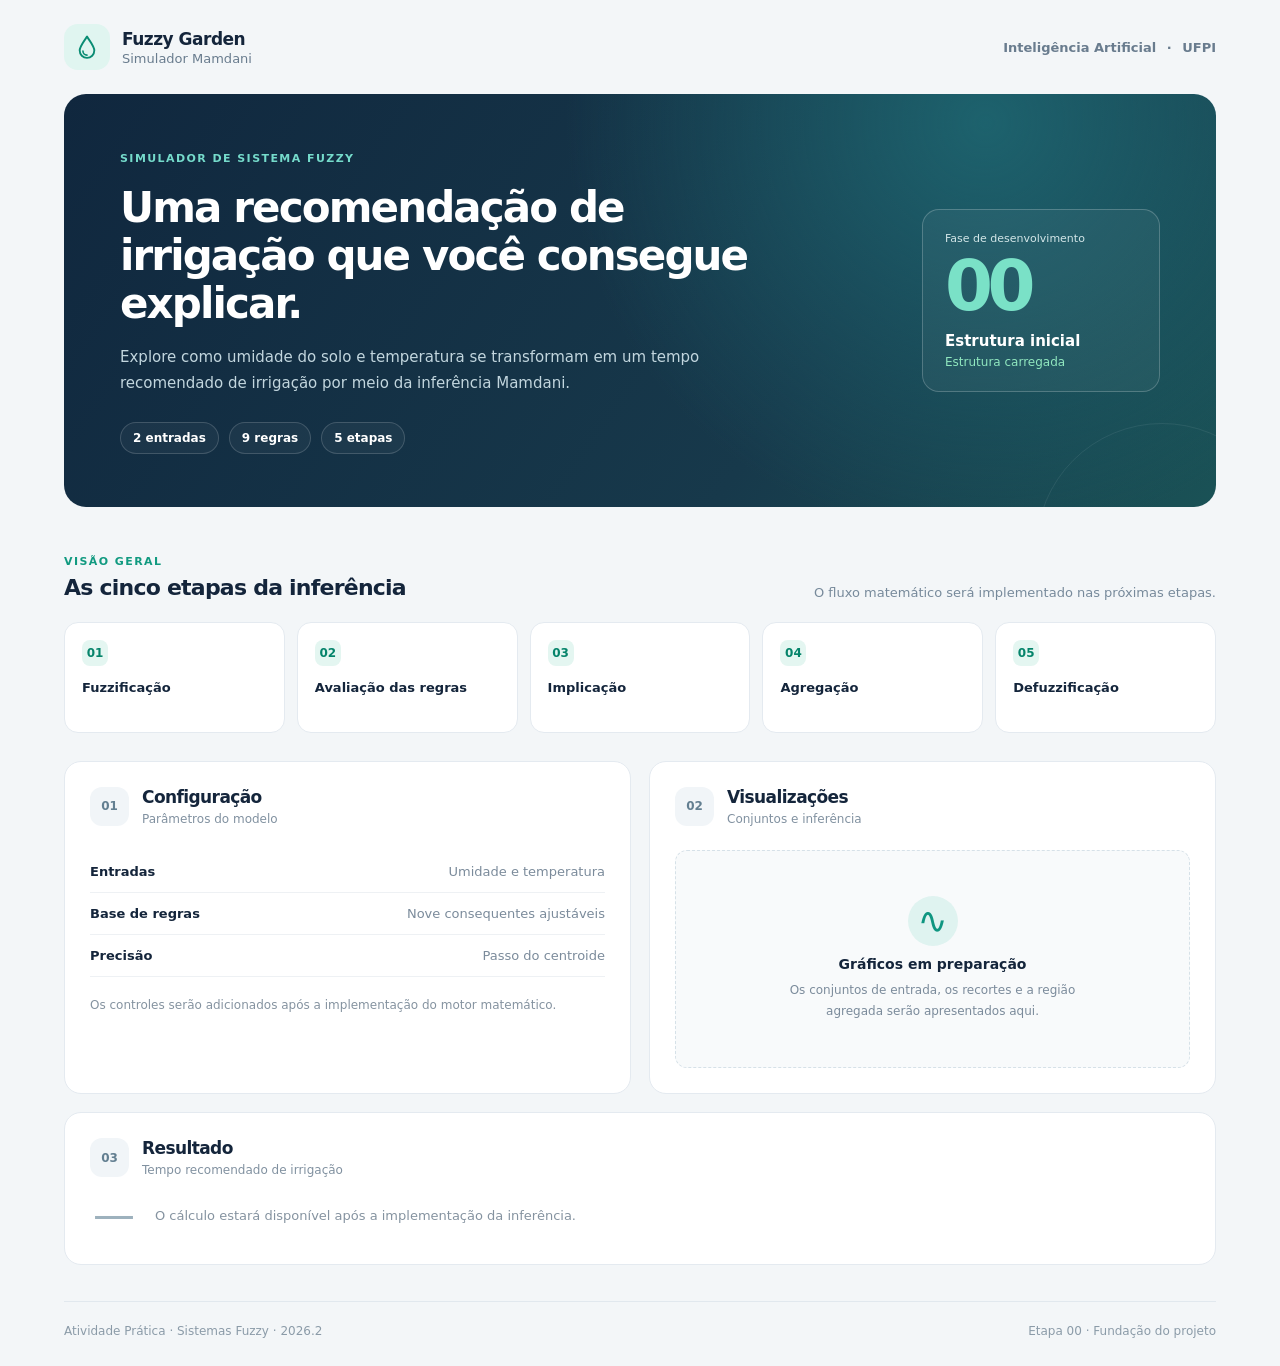
==== index.html @ 95a12208 "Implementação etapas iniciais" ====
<!DOCTYPE html>
<html lang="pt-BR">
  <head>
    <meta charset="UTF-8" />
    <meta name="viewport" content="width=device-width, initial-scale=1.0" />
    <meta name="description" content="Simulador didático de inferência fuzzy Mamdani para irrigação de jardins." />
    <title>Simulador Fuzzy Mamdani</title>
    <link rel="stylesheet" href="./css/style.css" />
    <script type="module" src="./js/app.js"></script>
  </head>
  <body>
    <div id="app" class="app-shell">
      <header class="topbar">
        <div class="brand">
          <div class="brand-mark" aria-hidden="true">
            <svg viewBox="0 0 32 32" fill="none">
              <path d="M16 3C12.4 9.3 7 15 7 20.4a9 9 0 0 0 18 0C25 15 19.6 9.3 16 3Z" stroke="currentColor" stroke-width="2.3" stroke-linejoin="round" />
              <path d="M11 21a5 5 0 0 0 5 5" stroke="currentColor" stroke-width="2" stroke-linecap="round" />
            </svg>
          </div>
          <div class="brand-text">
            <strong>Fuzzy Garden</strong>
            <span>Simulador Mamdani</span>
          </div>
        </div>
        <div class="course-label">Inteligência Artificial <span aria-hidden="true">·</span> UFPI</div>
      </header>

      <main>
        <section class="hero" aria-labelledby="hero-title">
          <div class="hero-content">
            <span class="eyebrow">Simulador de sistema fuzzy</span>
            <h1 id="hero-title">Uma recomendação de irrigação que você consegue explicar.</h1>
            <p>Explore como umidade do solo e temperatura se transformam em um tempo recomendado de irrigação por meio da inferência Mamdani.</p>
            <div class="hero-tags" aria-label="Características do simulador">
              <span>2 entradas</span>
              <span>9 regras</span>
              <span>5 etapas</span>
            </div>
          </div>
          <div class="hero-status" aria-live="polite">
            <span class="status-caption">Fase de desenvolvimento</span>
            <span class="status-number">00</span>
            <strong>Estrutura inicial</strong>
            <span data-app-status>Carregando módulos...</span>
          </div>
        </section>

        <section class="section-block" aria-labelledby="workflow-title">
          <div class="section-heading">
            <div>
              <span class="section-kicker">Visão geral</span>
              <h2 id="workflow-title">As cinco etapas da inferência</h2>
            </div>
            <p>O fluxo matemático será implementado nas próximas etapas.</p>
          </div>
          <ol class="workflow-grid" data-stage-list aria-label="Etapas do processo Mamdani"></ol>
        </section>

        <div class="workspace-grid">
          <section id="configuration-panel" class="panel" aria-labelledby="configuration-title">
            <div class="panel-header">
              <span class="panel-icon" aria-hidden="true">01</span>
              <div>
                <h2 id="configuration-title">Configuração</h2>
                <p>Parâmetros do modelo</p>
              </div>
            </div>
            <div class="placeholder-list">
              <div class="placeholder-row"><strong>Entradas</strong><span>Umidade e temperatura</span></div>
              <div class="placeholder-row"><strong>Base de regras</strong><span>Nove consequentes ajustáveis</span></div>
              <div class="placeholder-row"><strong>Precisão</strong><span>Passo do centroide</span></div>
            </div>
            <p class="panel-note">Os controles serão adicionados após a implementação do motor matemático.</p>
          </section>

          <section id="charts-panel" class="panel" aria-labelledby="charts-title">
            <div class="panel-header">
              <span class="panel-icon" aria-hidden="true">02</span>
              <div>
                <h2 id="charts-title">Visualizações</h2>
                <p>Conjuntos e inferência</p>
              </div>
            </div>
            <div class="empty-state">
              <div class="empty-state-symbol" aria-hidden="true">∿</div>
              <strong>Gráficos em preparação</strong>
              <p>Os conjuntos de entrada, os recortes e a região agregada serão apresentados aqui.</p>
            </div>
          </section>

          <section id="results-panel" class="panel panel-results" aria-labelledby="results-title">
            <div class="panel-header">
              <span class="panel-icon" aria-hidden="true">03</span>
              <div>
                <h2 id="results-title">Resultado</h2>
                <p>Tempo recomendado de irrigação</p>
              </div>
            </div>
            <div class="result-placeholder">
              <span class="result-dash">—</span>
              <span>O cálculo estará disponível após a implementação da inferência.</span>
            </div>
          </section>
        </div>
      </main>

      <footer class="footer">
        <span>Atividade Prática · Sistemas Fuzzy · 2026.2</span>
        <span>Etapa 00 · Fundação do projeto</span>
      </footer>
    </div>
  </body>
</html>
---- css/style.css ----
:root {
  font-family: Inter, ui-sans-serif, system-ui, -apple-system, BlinkMacSystemFont, "Segoe UI", sans-serif;
  color: #14253b;
  background: #f3f6f8;
  font-synthesis: none;
  text-rendering: optimizeLegibility;
}

* { box-sizing: border-box; }
body { margin: 0; }

.app-shell {
  max-width: 1216px;
  min-height: 100vh;
  margin: 0 auto;
  padding: 0 32px;
}

.topbar, .brand, .section-heading, .panel-header, .footer {
  display: flex;
  align-items: center;
  justify-content: space-between;
}

.topbar { min-height: 94px; gap: 20px; }
.brand { justify-content: flex-start; gap: 12px; }
.brand-mark {
  width: 46px;
  height: 46px;
  display: grid;
  place-items: center;
  border-radius: 14px;
  background: #e0f5f0;
  color: #0a8c73;
}
.brand-mark svg { width: 26px; }
.brand-text { display: grid; gap: 2px; }
.brand-text strong { font-size: 17px; letter-spacing: -0.03em; }
.brand-text span, .course-label { color: #697c8e; font-size: 13px; }
.course-label { font-weight: 600; }
.course-label span { padding: 0 6px; }

.hero {
  display: grid;
  grid-template-columns: minmax(0, 1fr) 238px;
  gap: 40px;
  align-items: center;
  position: relative;
  overflow: hidden;
  padding: 53px 56px;
  border-radius: 22px;
  background: radial-gradient(circle at 80% 7%, #1d626d 0, transparent 42%), linear-gradient(125deg, #10273e, #17394b 65%, #1a5256);
  color: #fff;
}
.hero::after {
  content: "";
  position: absolute;
  width: 250px;
  height: 250px;
  border: 1px solid #ffffff13;
  border-radius: 50%;
  right: -72px;
  bottom: -168px;
  pointer-events: none;
}
.hero-content, .hero-status { position: relative; z-index: 1; }
.eyebrow, .section-kicker {
  font-size: 11px;
  font-weight: 800;
  letter-spacing: .13em;
  text-transform: uppercase;
}
.eyebrow { color: #75dbcb; }
h1 { max-width: 670px; margin: 18px 0 16px; font-size: clamp(28px, 3.5vw, 42px); font-weight: 750; line-height: 1.14; letter-spacing: -.045em; }
.hero-content > p { max-width: 650px; margin: 0; color: #c2d6de; font-size: 15px; line-height: 1.75; }
.hero-tags { display: flex; flex-wrap: wrap; gap: 10px; margin-top: 26px; }
.hero-tags span { border: 1px solid #ffffff2a; background: #ffffff0a; padding: 8px 12px; border-radius: 40px; font-size: 12px; font-weight: 600; }
.hero-status { display: grid; justify-items: start; gap: 5px; padding: 22px; border: 1px solid #ffffff35; border-radius: 17px; background: #ffffff0c; }
.status-caption { font-size: 11px; color: #d3e6e8; }
.status-number { font-size: 69px; line-height: 1.05; font-weight: 800; letter-spacing: -.08em; color: #7ae1c7; }
.hero-status strong { margin-top: 5px; font-size: 15px; }
.hero-status [data-app-status] { color: #c2d6de; font-size: 12px; }
.is-ready [data-app-status] { color: #90e7bf; }

.section-block { margin-top: 43px; }
.section-heading { align-items: end; gap: 20px; margin-bottom: 20px; }
.section-kicker { color: #119a80; }
h2 { margin: 5px 0 0; font-size: 22px; line-height: 1.25; letter-spacing: -.035em; }
.section-heading p { color: #778a9b; margin: 0 0 2px; font-size: 13px; }
.workflow-grid { display: grid; grid-template-columns: repeat(5, minmax(0, 1fr)); gap: 12px; padding: 0; margin: 0; list-style: none; }
.workflow-item { min-height: 111px; padding: 17px; border: 1px solid #e4eaf0; border-radius: 14px; background: #fff; }
.workflow-number { display: inline-flex; width: 26px; height: 26px; align-items: center; justify-content: center; border-radius: 8px; background: #e4f6f1; color: #06846b; font-size: 12px; font-weight: 800; }
.workflow-item strong { display: block; margin-top: 14px; font-size: 13px; }

.workspace-grid { display: grid; grid-template-columns: 1fr 1fr; gap: 18px; margin: 28px 0 36px; }
.panel { min-width: 0; padding: 25px; border: 1px solid #e4eaf0; border-radius: 17px; background: #fff; }
.panel-header { justify-content: flex-start; gap: 13px; }
.panel-icon { display: grid; width: 39px; height: 39px; place-items: center; border-radius: 12px; background: #f1f5f8; color: #637f91; font-size: 12px; font-weight: 800; }
.panel h2 { margin: 0; font-size: 17px; }
.panel-header p { margin: 4px 0 0; font-size: 12px; color: #8191a0; }
.placeholder-list { margin-top: 25px; }
.placeholder-row { display: flex; justify-content: space-between; gap: 16px; padding: 13px 0; border-bottom: 1px solid #eef1f4; font-size: 13px; }
.placeholder-row strong { font-weight: 650; }
.placeholder-row span { color: #7b8b9b; text-align: right; }
.panel-note { margin: 19px 0 0; color: #8593a0; font-size: 12px; line-height: 1.6; }
.empty-state { display: grid; align-content: center; justify-items: center; text-align: center; min-height: 218px; padding: 20px; background: #f8fafb; border: 1px dashed #d6e1e8; border-radius: 12px; margin-top: 24px; }
.empty-state-symbol { display: grid; place-items: center; width: 50px; height: 50px; margin-bottom: 10px; border-radius: 50%; background: #dff3f0; color: #0f9681; font-size: 36px; line-height: 1; }
.empty-state strong { font-size: 14px; }
.empty-state p { max-width: 290px; margin: 8px 0 0; font-size: 12px; line-height: 1.7; color: #7b8b9b; }
.panel-results { grid-column: 1 / -1; }
.result-placeholder { display: flex; align-items: center; gap: 20px; padding: 17px 3px 3px; color: #8593a0; font-size: 13px; }
.result-dash { font-size: 42px; color: #9db1bd; line-height: 1; }
.footer { border-top: 1px solid #e1e8ee; gap: 20px; padding: 22px 0 28px; color: #8b9ba8; font-size: 12px; }

@media (max-width: 900px) {
  .hero { grid-template-columns: 1fr; gap: 25px; padding: 36px; }
  .hero-status { width: min(100%, 280px); }
  .status-number { font-size: 52px; }
  .workflow-grid { grid-template-columns: repeat(3, minmax(0, 1fr)); }
}

@media (max-width: 620px) {
  .app-shell { padding: 0 16px; }
  .topbar { min-height: 78px; }
  .course-label { display: none; }
  .hero { padding: 29px 23px; border-radius: 17px; }
  .section-heading { align-items: start; flex-direction: column; gap: 8px; }
  .workflow-grid { grid-template-columns: repeat(2, minmax(0, 1fr)); }
  .workspace-grid { grid-template-columns: 1fr; }
  .panel-results { grid-column: auto; }
  .footer { flex-direction: column; align-items: flex-start; gap: 6px; }
}
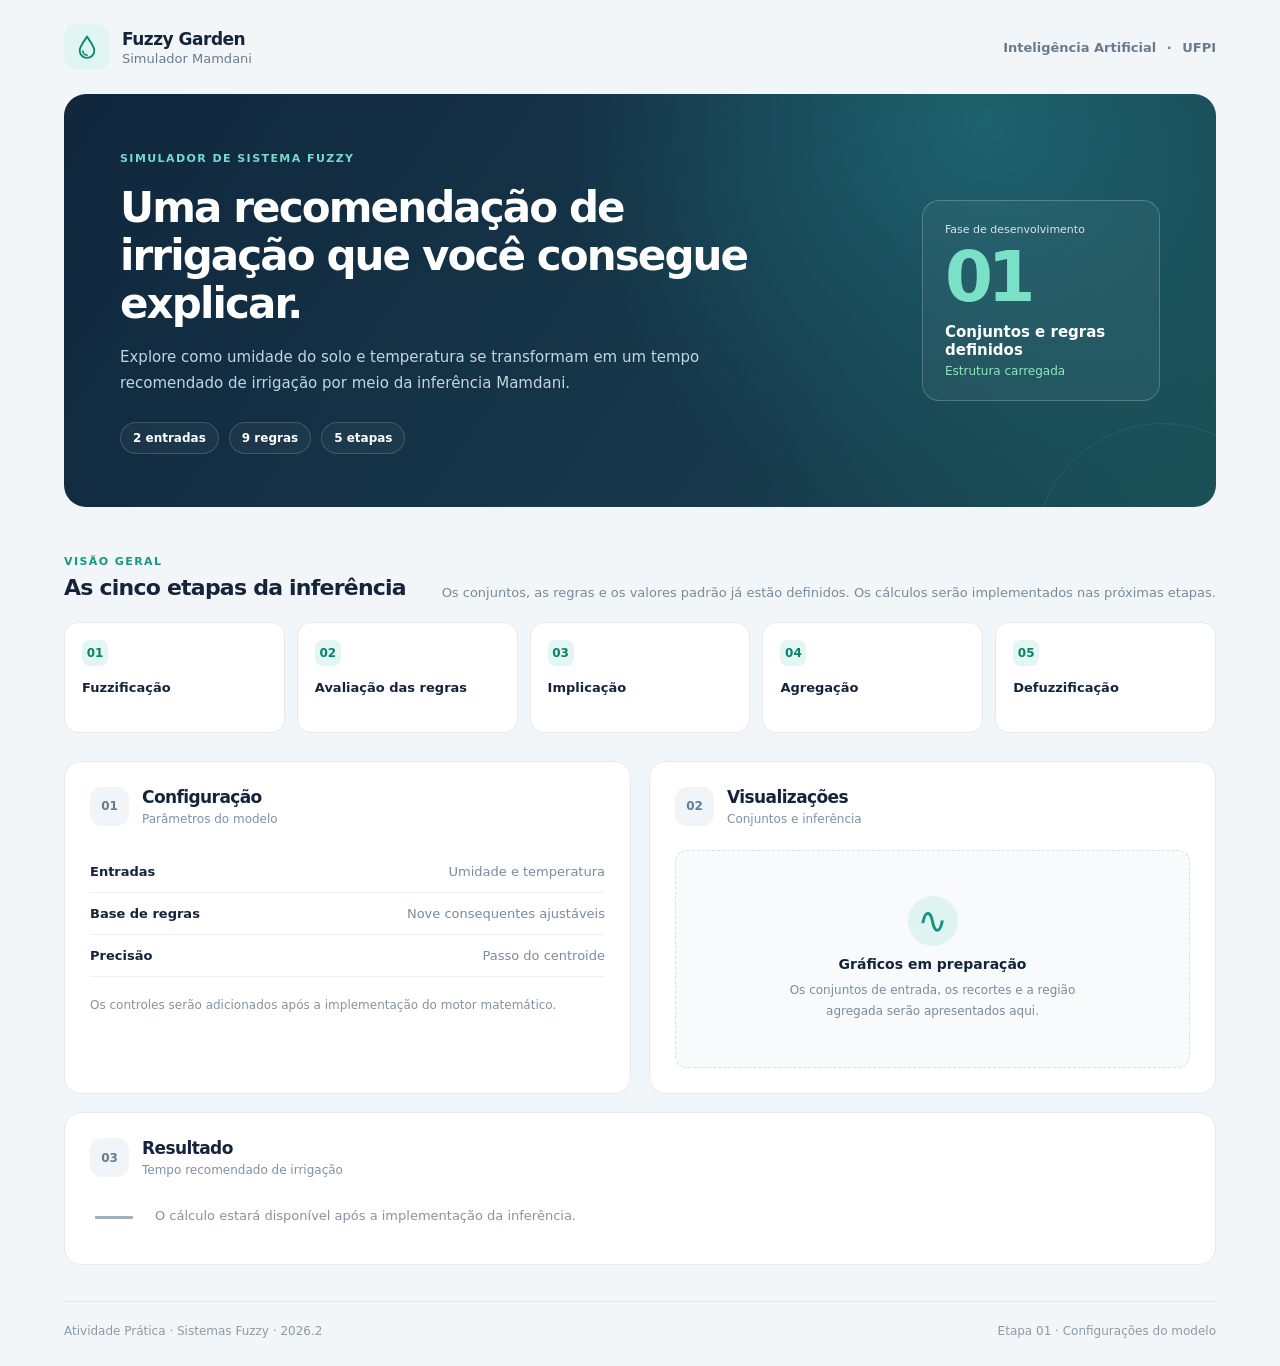
==== commit ccb78b47: "Implementação do motot de inferência Fuzzy Mamdani" ====
--- a/index.html
+++ b/index.html
@@ -40,8 +40,8 @@
           </div>
           <div class="hero-status" aria-live="polite">
             <span class="status-caption">Fase de desenvolvimento</span>
-            <span class="status-number">00</span>
-            <strong>Estrutura inicial</strong>
+            <span class="status-number">01</span>
+            <strong>Conjuntos e regras definidos</strong>
             <span data-app-status>Carregando módulos...</span>
           </div>
         </section>
@@ -52,7 +52,7 @@
               <span class="section-kicker">Visão geral</span>
               <h2 id="workflow-title">As cinco etapas da inferência</h2>
             </div>
-            <p>O fluxo matemático será implementado nas próximas etapas.</p>
+            <p>Os conjuntos, as regras e os valores padrão já estão definidos. Os cálculos serão implementados nas próximas etapas.</p>
           </div>
           <ol class="workflow-grid" data-stage-list aria-label="Etapas do processo Mamdani"></ol>
         </section>
@@ -107,8 +107,8 @@
 
       <footer class="footer">
         <span>Atividade Prática · Sistemas Fuzzy · 2026.2</span>
-        <span>Etapa 00 · Fundação do projeto</span>
+        <span>Etapa 01 · Configurações do modelo</span>
       </footer>
     </div>
   </body>
-</html>
+</html>
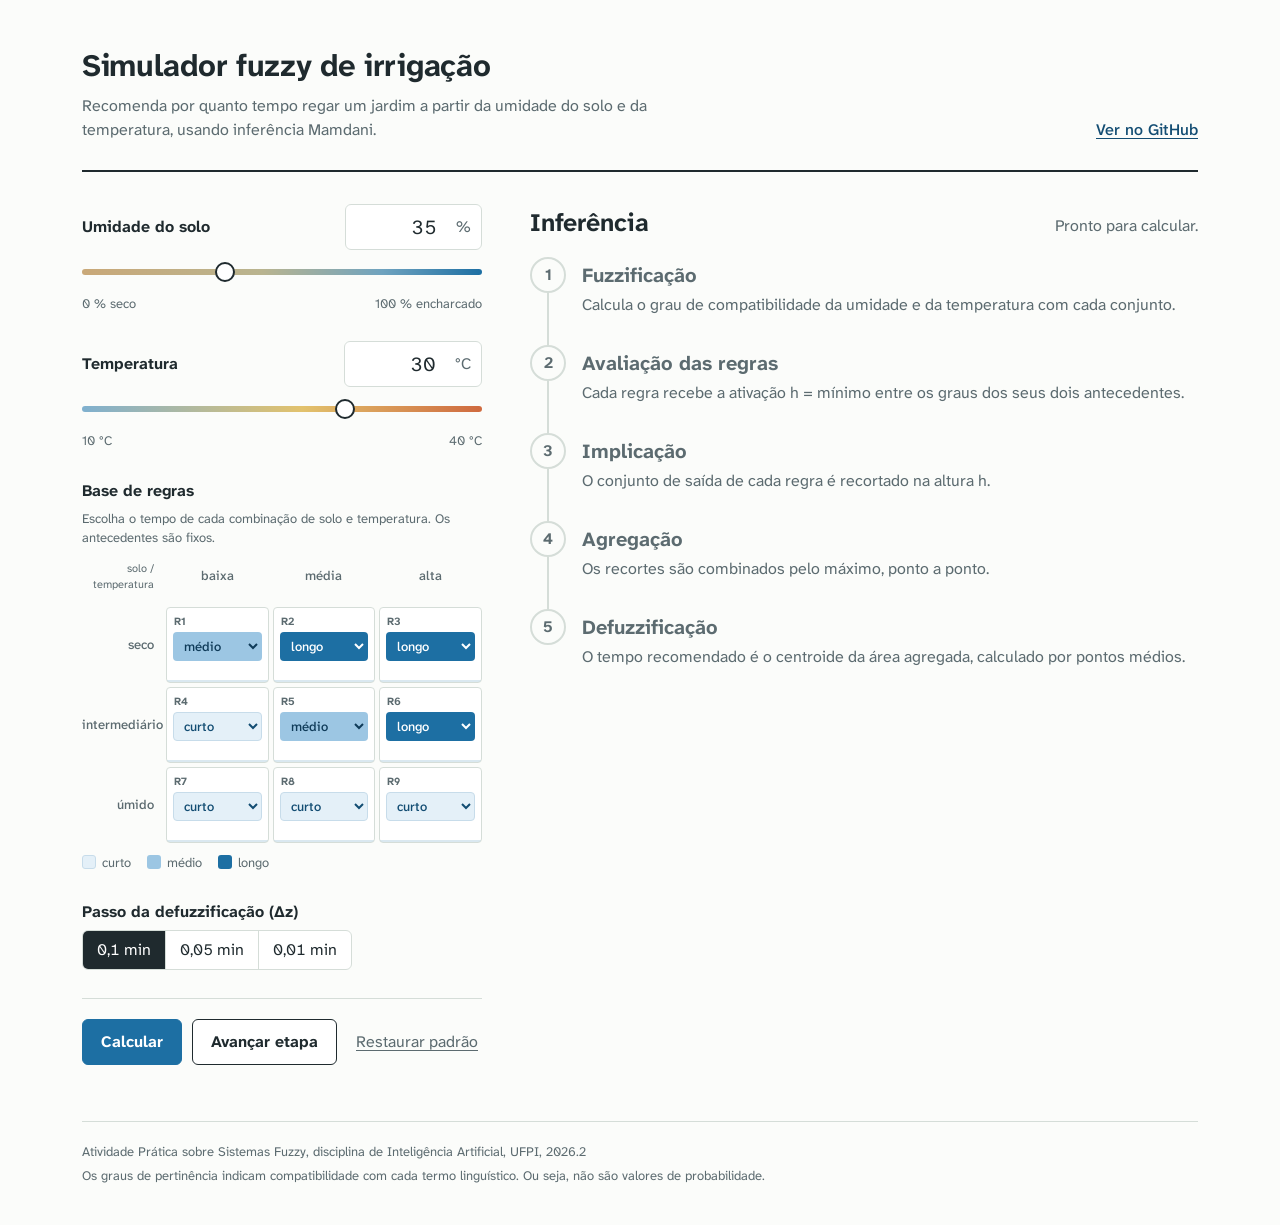
==== commit 92e07929: "implementação da interface e dos controles do simulador. Painel com umidade e temperatura (matriz 3x" ====
--- a/index.html
+++ b/index.html
@@ -3,111 +3,92 @@
   <head>
     <meta charset="UTF-8" />
     <meta name="viewport" content="width=device-width, initial-scale=1.0" />
-    <meta name="description" content="Simulador didático de inferência fuzzy Mamdani para irrigação de jardins." />
+    <meta name="description" content="Simulador didático de inferência fuzzy Mamdani para o tempo de irrigação de um jardim." />
     <title>Simulador Fuzzy Mamdani</title>
+    <link rel="preconnect" href="https://fonts.googleapis.com" />
+    <link rel="preconnect" href="https://fonts.gstatic.com" crossorigin />
+    <link rel="stylesheet" href="https://fonts.googleapis.com/css2?family=Atkinson+Hyperlegible+Next:wght@400;500;700&display=swap" />
     <link rel="stylesheet" href="./css/style.css" />
     <script type="module" src="./js/app.js"></script>
   </head>
   <body>
-    <div id="app" class="app-shell">
-      <header class="topbar">
-        <div class="brand">
-          <div class="brand-mark" aria-hidden="true">
-            <svg viewBox="0 0 32 32" fill="none">
-              <path d="M16 3C12.4 9.3 7 15 7 20.4a9 9 0 0 0 18 0C25 15 19.6 9.3 16 3Z" stroke="currentColor" stroke-width="2.3" stroke-linejoin="round" />
-              <path d="M11 21a5 5 0 0 0 5 5" stroke="currentColor" stroke-width="2" stroke-linecap="round" />
-            </svg>
-          </div>
-          <div class="brand-text">
-            <strong>Fuzzy Garden</strong>
-            <span>Simulador Mamdani</span>
-          </div>
+    <div id="app" class="page">
+      <header class="masthead">
+        <div>
+          <h1>Simulador fuzzy de irrigação</h1>
+          <p>Recomenda por quanto tempo regar um jardim a partir da umidade do solo e da temperatura, usando inferência Mamdani.</p>
         </div>
-        <div class="course-label">Inteligência Artificial <span aria-hidden="true">·</span> UFPI</div>
+        <a class="repo-link" href="https://github.com/jvrosal/Sistemas-Fuzzy">Ver no GitHub</a>
       </header>
 
-      <main>
-        <section class="hero" aria-labelledby="hero-title">
-          <div class="hero-content">
-            <span class="eyebrow">Simulador de sistema fuzzy</span>
-            <h1 id="hero-title">Uma recomendação de irrigação que você consegue explicar.</h1>
-            <p>Explore como umidade do solo e temperatura se transformam em um tempo recomendado de irrigação por meio da inferência Mamdani.</p>
-            <div class="hero-tags" aria-label="Características do simulador">
-              <span>2 entradas</span>
-              <span>9 regras</span>
-              <span>5 etapas</span>
+      <main class="workbench">
+        <form class="controls" id="controls" novalidate aria-labelledby="controls-title">
+          <h2 id="controls-title" class="visually-hidden">Configuração</h2>
+
+          <div class="field" data-field="humidity">
+            <div class="field-row">
+              <label for="humidity-input">Umidade do solo</label>
+              <span class="number-box">
+                <input id="humidity-input" name="humidity" type="number" inputmode="decimal" min="0" max="100" step="any" value="35" aria-describedby="humidity-hint humidity-error" />
+                <span class="unit">%</span>
+              </span>
             </div>
+            <input class="slider slider-humidity" id="humidity-slider" type="range" min="0" max="100" step="0.5" value="35" aria-label="Umidade do solo, controle deslizante" />
+            <div class="scale" id="humidity-hint"><span>0 % seco</span><span>100 % encharcado</span></div>
+            <p class="field-error" id="humidity-error" role="alert"></p>
           </div>
-          <div class="hero-status" aria-live="polite">
-            <span class="status-caption">Fase de desenvolvimento</span>
-            <span class="status-number">01</span>
-            <strong>Conjuntos e regras definidos</strong>
-            <span data-app-status>Carregando módulos...</span>
+
+          <div class="field" data-field="temperature">
+            <div class="field-row">
+              <label for="temperature-input">Temperatura</label>
+              <span class="number-box">
+                <input id="temperature-input" name="temperature" type="number" inputmode="decimal" min="10" max="40" step="any" value="30" aria-describedby="temperature-hint temperature-error" />
+                <span class="unit">°C</span>
+              </span>
+            </div>
+            <input class="slider slider-temperature" id="temperature-slider" type="range" min="10" max="40" step="0.5" value="30" aria-label="Temperatura, controle deslizante" />
+            <div class="scale" id="temperature-hint"><span>10 °C</span><span>40 °C</span></div>
+            <p class="field-error" id="temperature-error" role="alert"></p>
           </div>
+
+          <fieldset class="rules">
+            <legend>Base de regras</legend>
+            <p class="help">Escolha o tempo de cada combinação de solo e temperatura. Os antecedentes são fixos.</p>
+            <table class="rule-matrix" data-rule-matrix>
+              <caption class="visually-hidden">Consequente de cada regra: linhas indicam a umidade, colunas indicam a temperatura</caption>
+            </table>
+            <div class="depth-key" aria-hidden="true">
+              <span><i data-consequent="curto"></i>curto</span>
+              <span><i data-consequent="medio"></i>médio</span>
+              <span><i data-consequent="longo"></i>longo</span>
+            </div>
+          </fieldset>
+
+          <fieldset class="step-choice">
+            <legend>Passo da defuzzificação (Δz)</legend>
+            <div class="segmented" data-step-options></div>
+          </fieldset>
+
+          <div class="actions">
+            <button type="submit" class="button button-primary" data-action="calculate">Calcular</button>
+            <button type="button" class="button" data-action="advance">Avançar etapa</button>
+            <button type="button" class="button-quiet" data-action="reset">Restaurar padrão</button>
+          </div>
+          <p class="notice" data-notice role="status" aria-live="polite"></p>
+        </form>
+
+        <section class="inference" aria-labelledby="inference-title">
+          <div class="inference-head">
+            <h2 id="inference-title">Inferência</h2>
+            <p class="run-status" data-app-status aria-live="polite">Carregando…</p>
+          </div>
+          <ol class="stages" data-stage-list aria-label="Etapas da inferência Mamdani"></ol>
         </section>
-
-        <section class="section-block" aria-labelledby="workflow-title">
-          <div class="section-heading">
-            <div>
-              <span class="section-kicker">Visão geral</span>
-              <h2 id="workflow-title">As cinco etapas da inferência</h2>
-            </div>
-            <p>Os conjuntos, as regras e os valores padrão já estão definidos. Os cálculos serão implementados nas próximas etapas.</p>
-          </div>
-          <ol class="workflow-grid" data-stage-list aria-label="Etapas do processo Mamdani"></ol>
-        </section>
-
-        <div class="workspace-grid">
-          <section id="configuration-panel" class="panel" aria-labelledby="configuration-title">
-            <div class="panel-header">
-              <span class="panel-icon" aria-hidden="true">01</span>
-              <div>
-                <h2 id="configuration-title">Configuração</h2>
-                <p>Parâmetros do modelo</p>
-              </div>
-            </div>
-            <div class="placeholder-list">
-              <div class="placeholder-row"><strong>Entradas</strong><span>Umidade e temperatura</span></div>
-              <div class="placeholder-row"><strong>Base de regras</strong><span>Nove consequentes ajustáveis</span></div>
-              <div class="placeholder-row"><strong>Precisão</strong><span>Passo do centroide</span></div>
-            </div>
-            <p class="panel-note">Os controles serão adicionados após a implementação do motor matemático.</p>
-          </section>
-
-          <section id="charts-panel" class="panel" aria-labelledby="charts-title">
-            <div class="panel-header">
-              <span class="panel-icon" aria-hidden="true">02</span>
-              <div>
-                <h2 id="charts-title">Visualizações</h2>
-                <p>Conjuntos e inferência</p>
-              </div>
-            </div>
-            <div class="empty-state">
-              <div class="empty-state-symbol" aria-hidden="true">∿</div>
-              <strong>Gráficos em preparação</strong>
-              <p>Os conjuntos de entrada, os recortes e a região agregada serão apresentados aqui.</p>
-            </div>
-          </section>
-
-          <section id="results-panel" class="panel panel-results" aria-labelledby="results-title">
-            <div class="panel-header">
-              <span class="panel-icon" aria-hidden="true">03</span>
-              <div>
-                <h2 id="results-title">Resultado</h2>
-                <p>Tempo recomendado de irrigação</p>
-              </div>
-            </div>
-            <div class="result-placeholder">
-              <span class="result-dash">—</span>
-              <span>O cálculo estará disponível após a implementação da inferência.</span>
-            </div>
-          </section>
-        </div>
       </main>
 
-      <footer class="footer">
-        <span>Atividade Prática · Sistemas Fuzzy · 2026.2</span>
-        <span>Etapa 01 · Configurações do modelo</span>
+      <footer class="colophon">
+        <p>Atividade Prática sobre Sistemas Fuzzy, disciplina de Inteligência Artificial, UFPI, 2026.2</p>
+        <p>Os graus de pertinência indicam compatibilidade com cada termo linguístico. Ou seja, não são valores de probabilidade.</p>
       </footer>
     </div>
   </body>
--- a/css/style.css
+++ b/css/style.css
@@ -1,132 +1,642 @@
+
 :root {
-  font-family: Inter, ui-sans-serif, system-ui, -apple-system, BlinkMacSystemFont, "Segoe UI", sans-serif;
-  color: #14253b;
-  background: #f3f6f8;
-  font-synthesis: none;
-  text-rendering: optimizeLegibility;
+  --paper: #fbfcfa;
+  --panel: #f1f4f1;
+  --ink: #1f2a2e;
+  --muted: #5c6b70;
+  --rule: #d5ddd8;
+  --water: #1d6fa3;
+  --water-ink: #134d73;
+  --soil: #9a7448;
+  --error: #b3261e;
+
+  --depth-curto: #e4f0f8;
+  --depth-medio: #9cc6e3;
+  --depth-longo: #1d6fa3;
+
+  --font: "Atkinson Hyperlegible Next", "Atkinson Hyperlegible", system-ui, -apple-system, "Segoe UI", sans-serif;
+  --step--1: 0.8125rem;   /* 13px */
+  --step-0: 1rem;         /* 16px */
+  --step-1: 1.25rem;      /* 20px */
+  --step-2: 1.5625rem;    /* 25px */
+  --step-3: 1.9375rem;    /* 31px */
+
+  --radius: 6px;
+  color-scheme: light;
 }
 
 * { box-sizing: border-box; }
+
+html {
+  font-family: var(--font);
+  font-size: 100%;
+  line-height: 1.5;
+  color: var(--ink);
+  background: var(--paper);
+  -webkit-text-size-adjust: 100%;
+}
+
 body { margin: 0; }
 
-.app-shell {
-  max-width: 1216px;
-  min-height: 100vh;
+h1, h2, h3, p { margin: 0; }
+
+a { color: var(--water-ink); text-underline-offset: 0.18em; }
+
+:focus-visible {
+  outline: 3px solid var(--water);
+  outline-offset: 2px;
+}
+
+.visually-hidden {
+  position: absolute;
+  width: 1px;
+  height: 1px;
+  overflow: hidden;
+  clip: rect(0 0 0 0);
+  white-space: nowrap;
+}
+
+.num { font-variant-numeric: tabular-nums; }
+
+/* Página */
+
+.page {
+  max-width: 1180px;
   margin: 0 auto;
   padding: 0 32px;
 }
 
-.topbar, .brand, .section-heading, .panel-header, .footer {
+.masthead {
+  display: flex;
+  align-items: flex-end;
+  justify-content: space-between;
+  gap: 32px;
+  padding: 48px 0 28px;
+  border-bottom: 2px solid var(--ink);
+}
+
+.masthead h1 {
+  font-size: var(--step-3);
+  font-weight: 700;
+  line-height: 1.15;
+  letter-spacing: -0.01em;
+}
+
+.masthead p {
+  max-width: 62ch;
+  margin-top: 10px;
+  color: var(--muted);
+}
+
+.repo-link { flex-shrink: 0; font-weight: 500; }
+
+.workbench {
+  display: grid;
+  grid-template-columns: minmax(320px, 400px) minmax(0, 1fr);
+  gap: 48px;
+  padding: 32px 0 56px;
+}
+
+.colophon {
+  display: grid;
+  gap: 4px;
+  padding: 20px 0 40px;
+  border-top: 1px solid var(--rule);
+  color: var(--muted);
+  font-size: var(--step--1);
+}
+
+/* Controles */
+
+.controls {
+  align-self: start;
+  position: sticky;
+  top: 16px;
+  display: grid;
+  gap: 28px;
+}
+
+.field { display: grid; gap: 8px; }
+
+.field-row {
   display: flex;
   align-items: center;
   justify-content: space-between;
-}
-
-.topbar { min-height: 94px; gap: 20px; }
-.brand { justify-content: flex-start; gap: 12px; }
-.brand-mark {
-  width: 46px;
-  height: 46px;
+  gap: 16px;
+}
+
+.field label,
+fieldset legend {
+  font-weight: 700;
+}
+
+.number-box {
+  display: inline-flex;
+  align-items: center;
+  border: 1px solid var(--rule);
+  border-radius: var(--radius);
+  background: #fff;
+}
+
+.number-box:focus-within { border-color: var(--water); }
+
+.number-box input {
+  width: 5.5em;
+  padding: 7px 4px 7px 10px;
+  border: 0;
+  border-radius: var(--radius);
+  background: transparent;
+  font: inherit;
+  font-size: var(--step-1);
+  font-variant-numeric: tabular-nums;
+  text-align: right;
+  color: var(--ink);
+}
+
+.number-box input:focus-visible { outline: none; }
+
+.unit {
+  padding-right: 10px;
+  color: var(--muted);
+}
+
+.has-error .number-box { border-color: var(--error); box-shadow: inset 0 0 0 1px var(--error); }
+
+.field-error {
+  min-height: 0;
+  color: var(--error);
+  font-size: var(--step--1);
+}
+
+.field-error:empty { display: none; }
+
+.scale {
+  display: flex;
+  justify-content: space-between;
+  color: var(--muted);
+  font-size: var(--step--1);
+}
+
+/* Controle com trilha temática */
+.slider {
+  width: 100%;
+  height: 28px;
+  margin: 0;
+  background: transparent;
+  appearance: none;
+  -webkit-appearance: none;
+  cursor: pointer;
+}
+
+.slider::-webkit-slider-runnable-track { height: 6px; border-radius: 3px; background: var(--track); }
+.slider::-moz-range-track { height: 6px; border-radius: 3px; background: var(--track); }
+
+.slider::-webkit-slider-thumb {
+  -webkit-appearance: none;
+  width: 20px;
+  height: 20px;
+  margin-top: -7px;
+  border: 2px solid var(--ink);
+  border-radius: 50%;
+  background: #fff;
+}
+
+.slider::-moz-range-thumb {
+  width: 16px;
+  height: 16px;
+  border: 2px solid var(--ink);
+  border-radius: 50%;
+  background: #fff;
+}
+
+.slider-humidity { --track: linear-gradient(90deg, #c9a878, #b9b48f 45%, #6fa3bf 75%, var(--water)); }
+.slider-temperature { --track: linear-gradient(90deg, #7fb0cf, #e2c26d 55%, #cf6a3f); }
+
+.has-error .slider { opacity: 0.45; }
+
+/* Conjuntos de campos */
+fieldset {
+  margin: 0;
+  padding: 0;
+  border: 0;
+  min-width: 0;
+}
+
+fieldset legend { padding: 0; margin-bottom: 6px; }
+
+.help {
+  margin-bottom: 12px;
+  color: var(--muted);
+  font-size: var(--step--1);
+}
+
+/* Matriz de regras: o elemento de destaque */
+.rule-matrix {
+  width: calc(100% + 8px);
+  margin: -4px;
+  border-collapse: separate;
+  border-spacing: 4px;
+  table-layout: fixed;
+}
+
+.rule-matrix th,
+.rule-matrix td { padding: 0; }
+
+.rule-matrix thead th {
+  padding-bottom: 6px;
+  font-size: var(--step--1);
+  font-weight: 500;
+  color: var(--muted);
+  text-align: center;
+}
+
+.rule-matrix tbody th {
+  width: 7.25em;
+  padding-right: 8px;
+  font-size: var(--step--1);
+  font-weight: 500;
+  color: var(--muted);
+  text-align: right;
+}
+
+.rule-matrix .corner {
+  width: 7.25em;
+  padding: 0 8px 6px 0;
+  font-size: 0.6875rem;
+  color: var(--muted);
+  text-align: right;
+}
+
+.cell {
+  --h: 0;
+  position: relative;
+  height: 76px;
+  border: 1px solid var(--rule);
+  border-radius: 4px;
+  background: #fff;
+  vertical-align: top;
+  overflow: hidden;
+}
+
+/* "Nível da água" */
+.cell::before {
+  content: "";
+  position: absolute;
+  inset: auto 0 0 0;
+  height: calc(var(--h) * 100%);
+  background: rgb(29 111 163 / 0.16);
+  border-top: 2px solid rgb(29 111 163 / 0.55);
+  transition: height 600ms cubic-bezier(.2, .7, .2, 1);
+}
+
+.cell:not(.is-active)::before { border-top-color: transparent; }
+
+.cell-id {
+  position: absolute;
+  top: 5px;
+  left: 7px;
+  font-size: 0.6875rem;
+  font-weight: 700;
+  color: var(--muted);
+}
+
+.cell-h {
+  position: absolute;
+  bottom: 5px;
+  right: 7px;
+  font-size: 0.6875rem;
+  font-variant-numeric: tabular-nums;
+  color: var(--water-ink);
+}
+
+.cell.is-active .cell-h { font-weight: 700; }
+
+.cell select {
+  position: relative;
+  display: block;
+  width: calc(100% - 12px);
+  margin: 24px 6px 0;
+  padding: 4px 6px;
+  border: 1px solid transparent;
+  border-radius: 4px;
+  font: inherit;
+  font-size: var(--step--1);
+  font-weight: 500;
+  cursor: pointer;
+}
+
+.cell select[data-consequent="curto"],
+.depth-key i[data-consequent="curto"] { background: var(--depth-curto); color: var(--water-ink); border-color: #c7dcea; }
+.cell select[data-consequent="medio"],
+.depth-key i[data-consequent="medio"] { background: var(--depth-medio); color: #0f3b59; }
+.cell select[data-consequent="longo"],
+.depth-key i[data-consequent="longo"] { background: var(--depth-longo); color: #fff; }
+
+.depth-key {
+  display: flex;
+  gap: 16px;
+  margin-top: 10px;
+  color: var(--muted);
+  font-size: var(--step--1);
+}
+
+.depth-key span { display: inline-flex; align-items: center; gap: 6px; }
+.depth-key i { width: 14px; height: 14px; border: 1px solid transparent; border-radius: 3px; }
+
+/* Passo Δz */
+.segmented {
+  display: inline-flex;
+  border: 1px solid var(--rule);
+  border-radius: var(--radius);
+  background: #fff;
+  overflow: hidden;
+}
+
+.segmented span { position: relative; }
+.segmented span + span { border-left: 1px solid var(--rule); }
+
+.segmented input {
+  position: absolute;
+  opacity: 0;
+  pointer-events: none;
+}
+
+.segmented label {
+  display: block;
+  padding: 7px 14px;
+  font-variant-numeric: tabular-nums;
+  cursor: pointer;
+}
+
+.segmented input:checked + label { background: var(--ink); color: #fff; }
+.segmented input:focus-visible + label { outline: 3px solid var(--water); outline-offset: -3px; }
+
+/* Ações */
+.actions {
+  display: flex;
+  flex-wrap: wrap;
+  align-items: center;
+  gap: 10px;
+  padding-top: 20px;
+  border-top: 1px solid var(--rule);
+}
+
+.button {
+  padding: 10px 18px;
+  border: 1px solid var(--ink);
+  border-radius: var(--radius);
+  background: #fff;
+  color: var(--ink);
+  font: inherit;
+  font-weight: 700;
+  cursor: pointer;
+}
+
+.button:hover:not(:disabled) { background: var(--panel); }
+
+.button-primary {
+  border-color: var(--water);
+  background: var(--water);
+  color: #fff;
+}
+
+.button-primary:hover:not(:disabled) { background: var(--water-ink); border-color: var(--water-ink); }
+
+.button:disabled {
+  border-color: var(--rule);
+  background: var(--panel);
+  color: #8d999c;
+  cursor: not-allowed;
+}
+
+.button-quiet {
+  margin-left: auto;
+  padding: 10px 4px;
+  border: 0;
+  background: none;
+  color: var(--muted);
+  font: inherit;
+  text-decoration: underline;
+  text-underline-offset: 0.18em;
+  cursor: pointer;
+}
+
+.button-quiet:hover { color: var(--ink); }
+
+.notice {
+  margin-top: -12px;
+  font-size: var(--step--1);
+  color: var(--muted);
+}
+
+.notice:empty { display: none; }
+.notice[data-kind="invalid"] { color: var(--error); }
+
+/* Inferência */
+
+.inference-head {
+  display: flex;
+  align-items: baseline;
+  justify-content: space-between;
+  flex-wrap: wrap;
+  gap: 8px 24px;
+  padding-bottom: 16px;
+}
+
+.inference-head h2 { font-size: var(--step-2); font-weight: 700; }
+.run-status { color: var(--muted); }
+
+.stages {
+  margin: 0;
+  padding: 0;
+  list-style: none;
+}
+
+.stage {
+  position: relative;
+  display: grid;
+  grid-template-columns: 36px minmax(0, 1fr);
+  column-gap: 16px;
+  padding-bottom: 28px;
+}
+
+/* Linha que liga as etapas */
+.stage::before {
+  content: "";
+  position: absolute;
+  top: 36px;
+  bottom: 0;
+  left: 17px;
+  width: 2px;
+  background: var(--rule);
+}
+
+.stage:last-child::before { display: none; }
+.stage[data-state="done"]::before { background: var(--ink); }
+
+.stage-number {
+  grid-row: span 2;
   display: grid;
   place-items: center;
-  border-radius: 14px;
-  background: #e0f5f0;
-  color: #0a8c73;
-}
-.brand-mark svg { width: 26px; }
-.brand-text { display: grid; gap: 2px; }
-.brand-text strong { font-size: 17px; letter-spacing: -0.03em; }
-.brand-text span, .course-label { color: #697c8e; font-size: 13px; }
-.course-label { font-weight: 600; }
-.course-label span { padding: 0 6px; }
-
-.hero {
+  width: 36px;
+  height: 36px;
+  border: 2px solid var(--rule);
+  border-radius: 50%;
+  background: var(--paper);
+  color: var(--muted);
+  font-weight: 700;
+}
+
+.stage[data-state="current"] .stage-number { border-color: var(--water); background: var(--water); color: #fff; }
+.stage[data-state="done"] .stage-number { border-color: var(--ink); background: var(--ink); color: #fff; }
+
+.stage-title {
+  align-self: center;
+  font-size: var(--step-1);
+  font-weight: 700;
+  line-height: 36px;
+}
+
+.stage[data-state="pending"] .stage-title { color: var(--muted); }
+
+.stage-body { grid-column: 2; min-width: 0; }
+
+.stage-hint {
+  max-width: 64ch;
+  color: var(--muted);
+}
+
+.stage-output:empty { display: none; }
+
+.stage-output {
+  margin-top: 14px;
+  padding: 16px 18px;
+  border-left: 3px solid var(--rule);
+  background: var(--panel);
+}
+
+.stage[data-state="current"] .stage-output { border-left-color: var(--water); }
+
+.stage-output p + p,
+.stage-output p + ul,
+.stage-output ul + p { margin-top: 10px; }
+
+/* Graus de pertinência */
+.pair {
   display: grid;
-  grid-template-columns: minmax(0, 1fr) 238px;
-  gap: 40px;
-  align-items: center;
-  position: relative;
-  overflow: hidden;
-  padding: 53px 56px;
-  border-radius: 22px;
-  background: radial-gradient(circle at 80% 7%, #1d626d 0, transparent 42%), linear-gradient(125deg, #10273e, #17394b 65%, #1a5256);
-  color: #fff;
-}
-.hero::after {
-  content: "";
-  position: absolute;
-  width: 250px;
-  height: 250px;
-  border: 1px solid #ffffff13;
-  border-radius: 50%;
-  right: -72px;
-  bottom: -168px;
-  pointer-events: none;
-}
-.hero-content, .hero-status { position: relative; z-index: 1; }
-.eyebrow, .section-kicker {
-  font-size: 11px;
-  font-weight: 800;
-  letter-spacing: .13em;
-  text-transform: uppercase;
-}
-.eyebrow { color: #75dbcb; }
-h1 { max-width: 670px; margin: 18px 0 16px; font-size: clamp(28px, 3.5vw, 42px); font-weight: 750; line-height: 1.14; letter-spacing: -.045em; }
-.hero-content > p { max-width: 650px; margin: 0; color: #c2d6de; font-size: 15px; line-height: 1.75; }
-.hero-tags { display: flex; flex-wrap: wrap; gap: 10px; margin-top: 26px; }
-.hero-tags span { border: 1px solid #ffffff2a; background: #ffffff0a; padding: 8px 12px; border-radius: 40px; font-size: 12px; font-weight: 600; }
-.hero-status { display: grid; justify-items: start; gap: 5px; padding: 22px; border: 1px solid #ffffff35; border-radius: 17px; background: #ffffff0c; }
-.status-caption { font-size: 11px; color: #d3e6e8; }
-.status-number { font-size: 69px; line-height: 1.05; font-weight: 800; letter-spacing: -.08em; color: #7ae1c7; }
-.hero-status strong { margin-top: 5px; font-size: 15px; }
-.hero-status [data-app-status] { color: #c2d6de; font-size: 12px; }
-.is-ready [data-app-status] { color: #90e7bf; }
-
-.section-block { margin-top: 43px; }
-.section-heading { align-items: end; gap: 20px; margin-bottom: 20px; }
-.section-kicker { color: #119a80; }
-h2 { margin: 5px 0 0; font-size: 22px; line-height: 1.25; letter-spacing: -.035em; }
-.section-heading p { color: #778a9b; margin: 0 0 2px; font-size: 13px; }
-.workflow-grid { display: grid; grid-template-columns: repeat(5, minmax(0, 1fr)); gap: 12px; padding: 0; margin: 0; list-style: none; }
-.workflow-item { min-height: 111px; padding: 17px; border: 1px solid #e4eaf0; border-radius: 14px; background: #fff; }
-.workflow-number { display: inline-flex; width: 26px; height: 26px; align-items: center; justify-content: center; border-radius: 8px; background: #e4f6f1; color: #06846b; font-size: 12px; font-weight: 800; }
-.workflow-item strong { display: block; margin-top: 14px; font-size: 13px; }
-
-.workspace-grid { display: grid; grid-template-columns: 1fr 1fr; gap: 18px; margin: 28px 0 36px; }
-.panel { min-width: 0; padding: 25px; border: 1px solid #e4eaf0; border-radius: 17px; background: #fff; }
-.panel-header { justify-content: flex-start; gap: 13px; }
-.panel-icon { display: grid; width: 39px; height: 39px; place-items: center; border-radius: 12px; background: #f1f5f8; color: #637f91; font-size: 12px; font-weight: 800; }
-.panel h2 { margin: 0; font-size: 17px; }
-.panel-header p { margin: 4px 0 0; font-size: 12px; color: #8191a0; }
-.placeholder-list { margin-top: 25px; }
-.placeholder-row { display: flex; justify-content: space-between; gap: 16px; padding: 13px 0; border-bottom: 1px solid #eef1f4; font-size: 13px; }
-.placeholder-row strong { font-weight: 650; }
-.placeholder-row span { color: #7b8b9b; text-align: right; }
-.panel-note { margin: 19px 0 0; color: #8593a0; font-size: 12px; line-height: 1.6; }
-.empty-state { display: grid; align-content: center; justify-items: center; text-align: center; min-height: 218px; padding: 20px; background: #f8fafb; border: 1px dashed #d6e1e8; border-radius: 12px; margin-top: 24px; }
-.empty-state-symbol { display: grid; place-items: center; width: 50px; height: 50px; margin-bottom: 10px; border-radius: 50%; background: #dff3f0; color: #0f9681; font-size: 36px; line-height: 1; }
-.empty-state strong { font-size: 14px; }
-.empty-state p { max-width: 290px; margin: 8px 0 0; font-size: 12px; line-height: 1.7; color: #7b8b9b; }
-.panel-results { grid-column: 1 / -1; }
-.result-placeholder { display: flex; align-items: center; gap: 20px; padding: 17px 3px 3px; color: #8593a0; font-size: 13px; }
-.result-dash { font-size: 42px; color: #9db1bd; line-height: 1; }
-.footer { border-top: 1px solid #e1e8ee; gap: 20px; padding: 22px 0 28px; color: #8b9ba8; font-size: 12px; }
-
-@media (max-width: 900px) {
-  .hero { grid-template-columns: 1fr; gap: 25px; padding: 36px; }
-  .hero-status { width: min(100%, 280px); }
-  .status-number { font-size: 52px; }
-  .workflow-grid { grid-template-columns: repeat(3, minmax(0, 1fr)); }
+  grid-template-columns: repeat(2, minmax(0, 1fr));
+  gap: 24px;
+}
+
+.degrees {
+  width: 100%;
+  border-collapse: collapse;
+}
+
+.degrees caption {
+  padding-bottom: 6px;
+  font-weight: 700;
+  text-align: left;
+}
+
+.degrees th,
+.degrees td {
+  padding: 4px 0;
+  border-top: 1px solid var(--rule);
+  font-weight: 400;
+  text-align: left;
+}
+
+.degrees th { width: 8.5em; color: var(--muted); }
+.degrees tr.is-on th { color: var(--ink); }
+.degrees .num { width: 4.5em; text-align: right; }
+.degrees tr.is-on .num { font-weight: 700; }
+
+.meter-cell { padding-right: 12px !important; }
+
+.meter {
+  display: block;
+  height: 8px;
+  background: linear-gradient(90deg, var(--water) calc(var(--v) * 100%), #dfe6e2 0);
+  border-radius: 2px;
+}
+
+/* Tabela das regras */
+.rule-table {
+  width: 100%;
+  border-collapse: collapse;
+}
+
+.rule-table th,
+.rule-table td {
+  padding: 6px 10px 6px 0;
+  border-top: 1px solid var(--rule);
+  text-align: left;
+  font-weight: 400;
+}
+
+.rule-table thead th {
+  border-top: 0;
+  color: var(--muted);
+  font-size: var(--step--1);
+}
+
+.rule-table tbody tr { color: #87959a; }
+.rule-table tbody tr.is-on { color: var(--ink); }
+.rule-table tbody tr.is-on th { font-weight: 700; }
+.rule-table .strong { font-weight: 700; }
+.rule-table td:last-child,
+.rule-table th:last-child { text-align: right; padding-right: 0; }
+
+/* Registros */
+.log {
+  margin: 0;
+  padding-left: 1.1em;
+}
+
+.log li + li { margin-top: 4px; }
+
+.aside { color: var(--muted); font-size: var(--step--1); }
+
+.formula { overflow-wrap: anywhere; }
+
+.outcome {
+  margin-top: 14px !important;
+  font-size: var(--step-1);
+}
+
+.outcome strong {
+  font-size: var(--step-3);
+  font-variant-numeric: tabular-nums;
+  color: var(--water-ink);
+}
+
+.outcome.is-invalid { color: var(--error); font-size: var(--step-0); }
+
+/* Responsivo */
+
+@media (max-width: 920px) {
+  .workbench { grid-template-columns: 1fr; gap: 40px; }
+  .controls { position: static; }
 }
 
 @media (max-width: 620px) {
-  .app-shell { padding: 0 16px; }
-  .topbar { min-height: 78px; }
-  .course-label { display: none; }
-  .hero { padding: 29px 23px; border-radius: 17px; }
-  .section-heading { align-items: start; flex-direction: column; gap: 8px; }
-  .workflow-grid { grid-template-columns: repeat(2, minmax(0, 1fr)); }
-  .workspace-grid { grid-template-columns: 1fr; }
-  .panel-results { grid-column: auto; }
-  .footer { flex-direction: column; align-items: flex-start; gap: 6px; }
-}
+  .page { padding: 0 16px; }
+  .masthead { flex-direction: column; align-items: flex-start; gap: 12px; padding-top: 32px; }
+  .masthead h1 { font-size: var(--step-2); }
+  .pair { grid-template-columns: 1fr; }
+  .rule-matrix tbody th,
+  .rule-matrix .corner { width: 6.25em; font-size: 0.75rem; }
+  .cell select { font-size: 0.75rem; padding: 4px 2px; }
+  .stage { grid-template-columns: 30px minmax(0, 1fr); column-gap: 12px; }
+  .stage-number { width: 30px; height: 30px; }
+  .stage::before { left: 14px; top: 30px; }
+  .stage-title { line-height: 30px; font-size: var(--step-0); }
+  .stage-output { padding: 12px; }
+  .rule-table td:nth-child(2) { display: none; }
+  .rule-table thead th:nth-child(2) { display: none; }
+}
+
+@media (prefers-reduced-motion: reduce) {
+  .cell::before { transition: none; }
+}
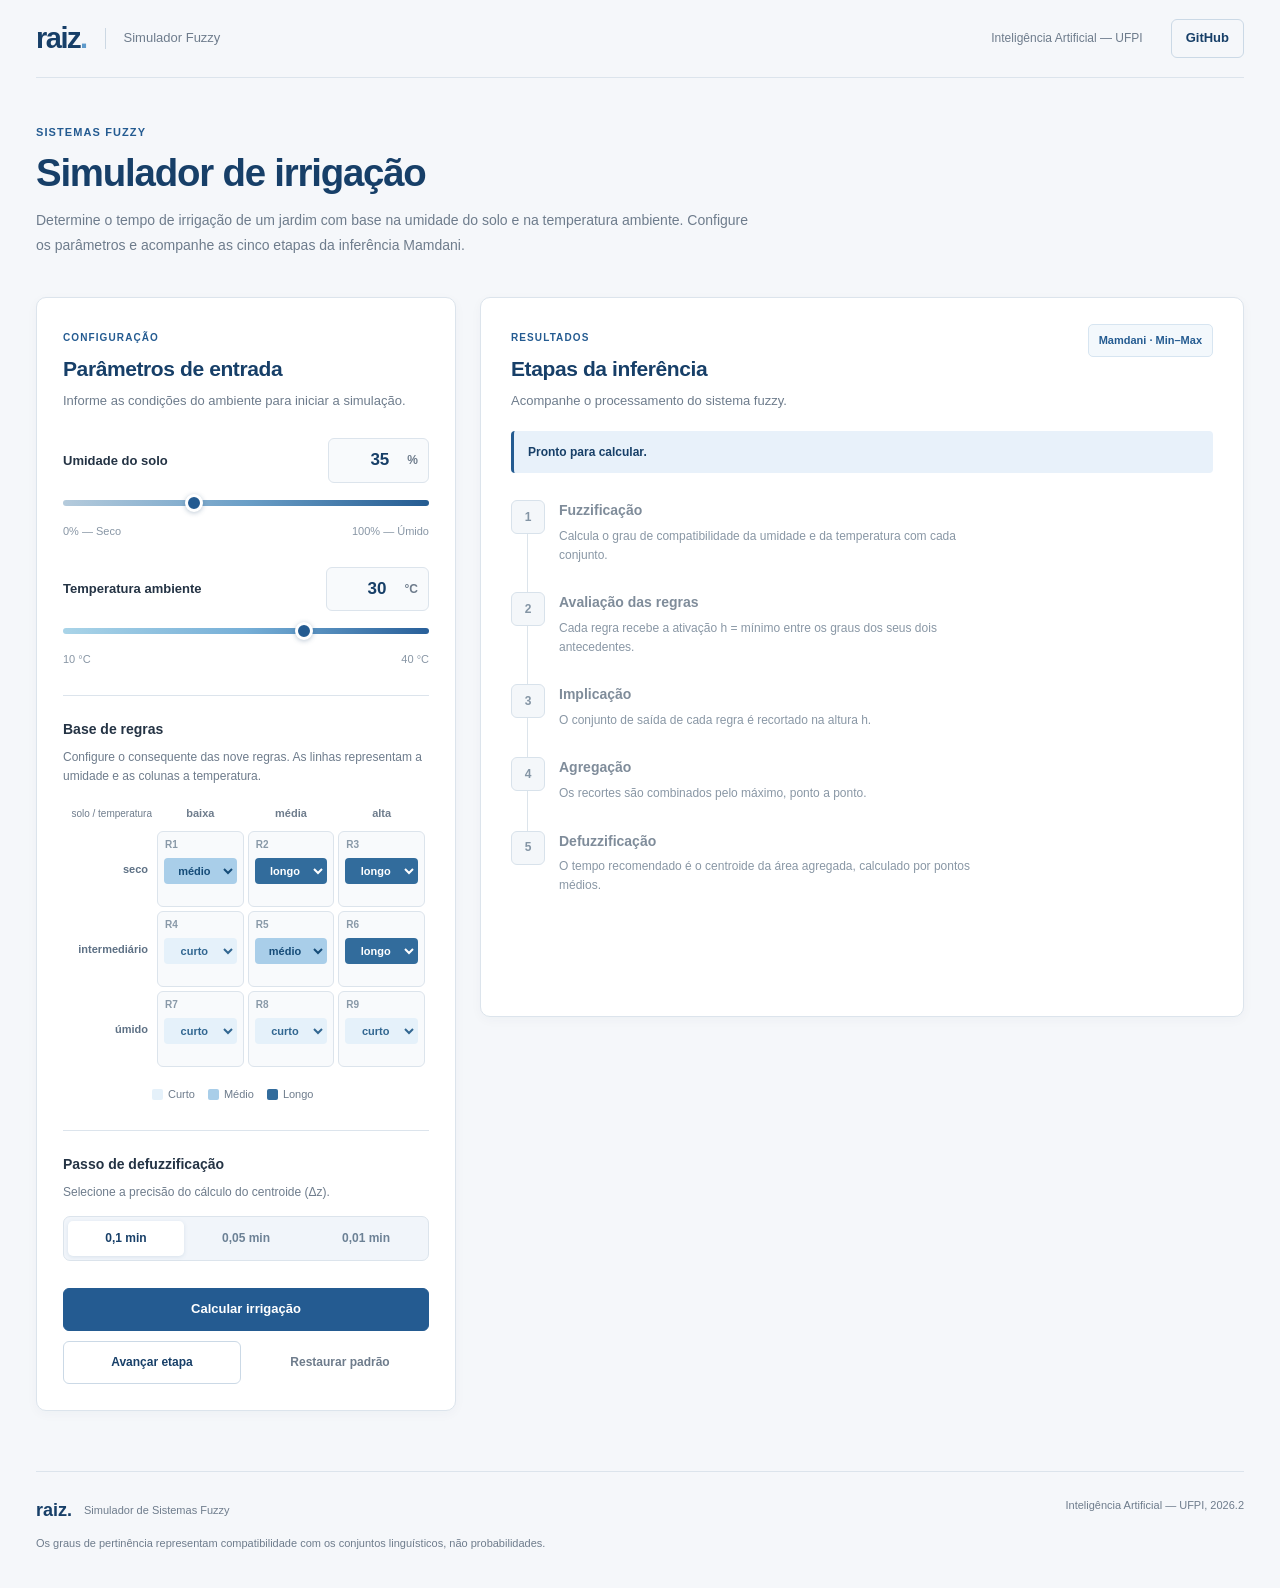
==== commit 444bcf69: "Ajustes na interface" ====
--- a/index.html
+++ b/index.html
@@ -1,95 +1,292 @@
+
 <!DOCTYPE html>
 <html lang="pt-BR">
-  <head>
-    <meta charset="UTF-8" />
-    <meta name="viewport" content="width=device-width, initial-scale=1.0" />
-    <meta name="description" content="Simulador didático de inferência fuzzy Mamdani para o tempo de irrigação de um jardim." />
-    <title>Simulador Fuzzy Mamdani</title>
-    <link rel="preconnect" href="https://fonts.googleapis.com" />
-    <link rel="preconnect" href="https://fonts.gstatic.com" crossorigin />
-    <link rel="stylesheet" href="https://fonts.googleapis.com/css2?family=Atkinson+Hyperlegible+Next:wght@400;500;700&display=swap" />
-    <link rel="stylesheet" href="./css/style.css" />
-    <script type="module" src="./js/app.js"></script>
-  </head>
-  <body>
-    <div id="app" class="page">
-      <header class="masthead">
-        <div>
-          <h1>Simulador fuzzy de irrigação</h1>
-          <p>Recomenda por quanto tempo regar um jardim a partir da umidade do solo e da temperatura, usando inferência Mamdani.</p>
-        </div>
-        <a class="repo-link" href="https://github.com/jvrosal/Sistemas-Fuzzy">Ver no GitHub</a>
-      </header>
-
-      <main class="workbench">
-        <form class="controls" id="controls" novalidate aria-labelledby="controls-title">
-          <h2 id="controls-title" class="visually-hidden">Configuração</h2>
-
+<head>
+  <meta charset="UTF-8">
+  <meta name="viewport" content="width=device-width, initial-scale=1.0">
+  <meta name="theme-color" content="#f5f7fa">
+  <meta name="description" content="Simulador de irrigação com sistemas fuzzy Mamdani. Configure as entradas, acompanhe as regras e visualize a inferência.">
+
+  <title>Raiz | Simulador de Irrigação Fuzzy</title>
+
+  <link rel="stylesheet" href="./css/style.css">
+  <script type="module" src="./js/app.js"></script>
+</head>
+
+<body>
+  <div id="app" class="page">
+
+    <!-- Cabeçalho -->
+    <header class="masthead">
+      <div class="brand">
+        <a href="#app" class="brand-name">raiz<span>.</span></a>
+        <span class="brand-description">Simulador Fuzzy</span>
+      </div>
+
+      <div class="header-right">
+        <span class="header-course">Inteligência Artificial — UFPI</span>
+
+        <a
+          class="repo-link"
+          href="https://github.com/jvrosal/Sistemas-Fuzzy"
+          target="_blank"
+          rel="noopener noreferrer"
+        >
+          GitHub
+        </a>
+      </div>
+    </header>
+
+    <!-- Apresentação -->
+    <section class="intro" aria-labelledby="page-title">
+      <div class="intro-content">
+        <span class="intro-label">SISTEMAS FUZZY</span>
+
+        <h1 id="page-title">Simulador de irrigação</h1>
+
+        <p>
+          Determine o tempo de irrigação de um jardim com base na
+          umidade do solo e na temperatura ambiente. Configure os
+          parâmetros e acompanhe as cinco etapas da inferência Mamdani.
+        </p>
+      </div>
+    </section>
+
+    <!-- Aplicação -->
+    <main class="workbench">
+
+      <!-- Painel de configuração -->
+      <form
+        class="controls"
+        id="controls"
+        novalidate
+        aria-labelledby="controls-title"
+      >
+
+        <div class="panel-heading">
+          <span class="section-label">CONFIGURAÇÃO</span>
+          <h2 id="controls-title">Parâmetros de entrada</h2>
+          <p>Informe as condições do ambiente para iniciar a simulação.</p>
+        </div>
+
+        <div class="control-group">
+
+          <!-- Umidade -->
           <div class="field" data-field="humidity">
             <div class="field-row">
               <label for="humidity-input">Umidade do solo</label>
-              <span class="number-box">
-                <input id="humidity-input" name="humidity" type="number" inputmode="decimal" min="0" max="100" step="any" value="35" aria-describedby="humidity-hint humidity-error" />
+
+              <div class="number-box">
+                <input
+                  id="humidity-input"
+                  name="humidity"
+                  type="number"
+                  inputmode="decimal"
+                  min="0"
+                  max="100"
+                  step="any"
+                  value="35"
+                  aria-describedby="humidity-hint humidity-error"
+                >
                 <span class="unit">%</span>
-              </span>
-            </div>
-            <input class="slider slider-humidity" id="humidity-slider" type="range" min="0" max="100" step="0.5" value="35" aria-label="Umidade do solo, controle deslizante" />
-            <div class="scale" id="humidity-hint"><span>0 % seco</span><span>100 % encharcado</span></div>
+              </div>
+            </div>
+
+            <input
+              class="slider slider-humidity"
+              id="humidity-slider"
+              type="range"
+              min="0"
+              max="100"
+              step="0.5"
+              value="35"
+              aria-label="Umidade do solo"
+            >
+
+            <div class="scale" id="humidity-hint">
+              <span>0% — Seco</span>
+              <span>100% — Úmido</span>
+            </div>
+
             <p class="field-error" id="humidity-error" role="alert"></p>
           </div>
 
+          <!-- Temperatura -->
           <div class="field" data-field="temperature">
             <div class="field-row">
-              <label for="temperature-input">Temperatura</label>
-              <span class="number-box">
-                <input id="temperature-input" name="temperature" type="number" inputmode="decimal" min="10" max="40" step="any" value="30" aria-describedby="temperature-hint temperature-error" />
+              <label for="temperature-input">Temperatura ambiente</label>
+
+              <div class="number-box">
+                <input
+                  id="temperature-input"
+                  name="temperature"
+                  type="number"
+                  inputmode="decimal"
+                  min="10"
+                  max="40"
+                  step="any"
+                  value="30"
+                  aria-describedby="temperature-hint temperature-error"
+                >
                 <span class="unit">°C</span>
-              </span>
-            </div>
-            <input class="slider slider-temperature" id="temperature-slider" type="range" min="10" max="40" step="0.5" value="30" aria-label="Temperatura, controle deslizante" />
-            <div class="scale" id="temperature-hint"><span>10 °C</span><span>40 °C</span></div>
+              </div>
+            </div>
+
+            <input
+              class="slider slider-temperature"
+              id="temperature-slider"
+              type="range"
+              min="10"
+              max="40"
+              step="0.5"
+              value="30"
+              aria-label="Temperatura ambiente"
+            >
+
+            <div class="scale" id="temperature-hint">
+              <span>10 °C</span>
+              <span>40 °C</span>
+            </div>
+
             <p class="field-error" id="temperature-error" role="alert"></p>
           </div>
 
-          <fieldset class="rules">
-            <legend>Base de regras</legend>
-            <p class="help">Escolha o tempo de cada combinação de solo e temperatura. Os antecedentes são fixos.</p>
+        </div>
+
+        <!-- Matriz de regras -->
+        <fieldset class="rules">
+          <legend>Base de regras</legend>
+
+          <p class="help">
+            Configure o consequente das nove regras.
+            As linhas representam a umidade e as colunas a temperatura.
+          </p>
+
+          <div class="matrix-scroll">
             <table class="rule-matrix" data-rule-matrix>
-              <caption class="visually-hidden">Consequente de cada regra: linhas indicam a umidade, colunas indicam a temperatura</caption>
+              <caption class="visually-hidden">
+                Matriz de regras fuzzy com umidade nas linhas
+                e temperatura nas colunas.
+              </caption>
             </table>
-            <div class="depth-key" aria-hidden="true">
-              <span><i data-consequent="curto"></i>curto</span>
-              <span><i data-consequent="medio"></i>médio</span>
-              <span><i data-consequent="longo"></i>longo</span>
-            </div>
-          </fieldset>
-
-          <fieldset class="step-choice">
-            <legend>Passo da defuzzificação (Δz)</legend>
-            <div class="segmented" data-step-options></div>
-          </fieldset>
-
-          <div class="actions">
-            <button type="submit" class="button button-primary" data-action="calculate">Calcular</button>
-            <button type="button" class="button" data-action="advance">Avançar etapa</button>
-            <button type="button" class="button-quiet" data-action="reset">Restaurar padrão</button>
-          </div>
-          <p class="notice" data-notice role="status" aria-live="polite"></p>
-        </form>
-
-        <section class="inference" aria-labelledby="inference-title">
-          <div class="inference-head">
-            <h2 id="inference-title">Inferência</h2>
-            <p class="run-status" data-app-status aria-live="polite">Carregando…</p>
-          </div>
-          <ol class="stages" data-stage-list aria-label="Etapas da inferência Mamdani"></ol>
-        </section>
-      </main>
-
-      <footer class="colophon">
-        <p>Atividade Prática sobre Sistemas Fuzzy, disciplina de Inteligência Artificial, UFPI, 2026.2</p>
-        <p>Os graus de pertinência indicam compatibilidade com cada termo linguístico. Ou seja, não são valores de probabilidade.</p>
-      </footer>
-    </div>
-  </body>
-</html>+          </div>
+
+          <div class="depth-key" aria-hidden="true">
+            <span>
+              <i data-consequent="curto"></i>
+              Curto
+            </span>
+            <span>
+              <i data-consequent="medio"></i>
+              Médio
+            </span>
+            <span>
+              <i data-consequent="longo"></i>
+              Longo
+            </span>
+          </div>
+        </fieldset>
+
+        <!-- Passo numérico -->
+        <fieldset class="step-choice">
+          <legend>Passo de defuzzificação</legend>
+
+          <p class="help">
+            Selecione a precisão do cálculo do centroide (Δz).
+          </p>
+
+          <div class="segmented" data-step-options></div>
+        </fieldset>
+
+        <!-- Ações -->
+        <div class="actions">
+          <button
+            type="submit"
+            class="button button-primary"
+            data-action="calculate"
+          >
+            Calcular irrigação
+          </button>
+
+          <button
+            type="button"
+            class="button button-secondary"
+            data-action="advance"
+          >
+            Avançar etapa
+          </button>
+
+          <button
+            type="button"
+            class="button-quiet"
+            data-action="reset"
+          >
+            Restaurar padrão
+          </button>
+        </div>
+
+        <p
+          class="notice"
+          data-notice
+          role="status"
+          aria-live="polite"
+        ></p>
+
+      </form>
+
+      <!-- Resultados -->
+      <section
+        class="inference"
+        aria-labelledby="inference-title"
+      >
+
+        <div class="inference-head">
+          <div>
+            <span class="section-label">RESULTADOS</span>
+            <h2 id="inference-title">Etapas da inferência</h2>
+            <p class="inference-subtitle">
+              Acompanhe o processamento do sistema fuzzy.
+            </p>
+          </div>
+
+          <span class="method-tag">Mamdani · Min–Max</span>
+        </div>
+
+        <div class="run-banner">
+          <p
+            class="run-status"
+            data-app-status
+            aria-live="polite"
+          >
+            Carregando simulador...
+          </p>
+        </div>
+
+        <ol
+          class="stages"
+          data-stage-list
+          aria-label="Etapas da inferência Mamdani"
+        ></ol>
+
+      </section>
+
+    </main>
+
+    <!-- Rodapé -->
+    <footer class="colophon">
+      <div class="footer-main">
+        <span class="footer-brand">raiz.</span>
+        <span>Simulador de Sistemas Fuzzy</span>
+      </div>
+
+      <span>Inteligência Artificial — UFPI, 2026.2</span>
+
+      <p>
+        Os graus de pertinência representam compatibilidade com
+        os conjuntos linguísticos, não probabilidades.
+      </p>
+    </footer>
+
+  </div>
+</body>
+</html>
--- a/css/style.css
+++ b/css/style.css
@@ -1,50 +1,72 @@
 
 :root {
-  --paper: #fbfcfa;
-  --panel: #f1f4f1;
-  --ink: #1f2a2e;
-  --muted: #5c6b70;
-  --rule: #d5ddd8;
-  --water: #1d6fa3;
-  --water-ink: #134d73;
-  --soil: #9a7448;
-  --error: #b3261e;
-
-  --depth-curto: #e4f0f8;
-  --depth-medio: #9cc6e3;
-  --depth-longo: #1d6fa3;
-
-  --font: "Atkinson Hyperlegible Next", "Atkinson Hyperlegible", system-ui, -apple-system, "Segoe UI", sans-serif;
-  --step--1: 0.8125rem;   /* 13px */
-  --step-0: 1rem;         /* 16px */
-  --step-1: 1.25rem;      /* 20px */
-  --step-2: 1.5625rem;    /* 25px */
-  --step-3: 1.9375rem;    /* 31px */
-
-  --radius: 6px;
+  --bg: #f5f7fa;
+  --surface: #ffffff;
+  --surface-soft: #f1f5fa;
+
+  --primary: #245b91;
+  --primary-dark: #173f68;
+  --primary-light: #e8f1fa;
+  --primary-hover: #1b4b7c;
+
+  --ink: #243344;
+  --muted: #6e7c8c;
+  --rule: #dce4ec;
+  --error: #b33d3d;
+
+  --water: #2a78b8;
+
+  --depth-curto: #e5f1fa;
+  --depth-medio: #a9cee9;
+  --depth-longo: #326c9c;
+
+  --font: "Segoe UI", Arial, sans-serif;
+  --radius: 8px;
+
   color-scheme: light;
 }
 
-* { box-sizing: border-box; }
+/* Estilos gerais */
+
+* {
+  box-sizing: border-box;
+}
 
 html {
-  font-family: var(--font);
-  font-size: 100%;
-  line-height: 1.5;
+  scroll-behavior: smooth;
+}
+
+body {
+  margin: 0;
+  background: var(--bg);
   color: var(--ink);
-  background: var(--paper);
-  -webkit-text-size-adjust: 100%;
-}
-
-body { margin: 0; }
-
-h1, h2, h3, p { margin: 0; }
-
-a { color: var(--water-ink); text-underline-offset: 0.18em; }
+  font: 15px/1.55 var(--font);
+}
+
+h1,
+h2,
+h3,
+p {
+  margin: 0;
+}
+
+button,
+input,
+select {
+  font: inherit;
+}
+
+button {
+  cursor: pointer;
+}
+
+a {
+  color: inherit;
+}
 
 :focus-visible {
-  outline: 3px solid var(--water);
-  outline-offset: 2px;
+  outline: 3px solid #77a9d7;
+  outline-offset: 3px;
 }
 
 .visually-hidden {
@@ -52,135 +74,235 @@
   width: 1px;
   height: 1px;
   overflow: hidden;
-  clip: rect(0 0 0 0);
+  clip: rect(0, 0, 0, 0);
   white-space: nowrap;
 }
 
-.num { font-variant-numeric: tabular-nums; }
-
-/* Página */
+.num {
+  font-variant-numeric: tabular-nums;
+}
 
 .page {
-  max-width: 1180px;
+  max-width: 1440px;
   margin: 0 auto;
-  padding: 0 32px;
-}
+  padding: 0 36px;
+}
+
+/* Cabeçalho */
 
 .masthead {
+  min-height: 78px;
   display: flex;
-  align-items: flex-end;
+  align-items: center;
   justify-content: space-between;
-  gap: 32px;
-  padding: 48px 0 28px;
-  border-bottom: 2px solid var(--ink);
-}
-
-.masthead h1 {
-  font-size: var(--step-3);
-  font-weight: 700;
-  line-height: 1.15;
-  letter-spacing: -0.01em;
-}
-
-.masthead p {
-  max-width: 62ch;
-  margin-top: 10px;
-  color: var(--muted);
-}
-
-.repo-link { flex-shrink: 0; font-weight: 500; }
+  gap: 24px;
+  border-bottom: 1px solid var(--rule);
+}
+
+.brand {
+  display: flex;
+  align-items: center;
+  gap: 18px;
+}
+
+.brand-name {
+  font-size: 29px;
+  font-weight: 750;
+  letter-spacing: -1.5px;
+  color: var(--primary-dark);
+  text-decoration: none;
+}
+
+.brand-name span {
+  color: #5e9acb;
+}
+
+.brand-description {
+  padding-left: 18px;
+  border-left: 1px solid #ccd8e3;
+  font-size: 13px;
+  color: var(--muted);
+}
+
+.header-right {
+  display: flex;
+  align-items: center;
+  gap: 28px;
+}
+
+.header-course {
+  font-size: 12px;
+  color: var(--muted);
+}
+
+.repo-link {
+  padding: 8px 14px;
+  border: 1px solid #cbd9e6;
+  border-radius: 6px;
+  color: var(--primary-dark);
+  font-size: 13px;
+  font-weight: 600;
+  text-decoration: none;
+  transition: background .15s;
+}
+
+.repo-link:hover {
+  background: var(--primary-light);
+}
+
+/* Apresentação */
+
+.intro {
+  padding: 46px 0 38px;
+}
+
+.intro-content {
+  max-width: 850px;
+}
+
+.intro-label {
+  display: block;
+  margin-bottom: 9px;
+  font-size: 11px;
+  font-weight: 700;
+  letter-spacing: 1.1px;
+  color: var(--primary);
+}
+
+.intro h1 {
+  margin-bottom: 12px;
+  font-size: clamp(28px, 3vw, 39px);
+  font-weight: 700;
+  letter-spacing: -1.2px;
+  line-height: 1.2;
+  color: var(--primary-dark);
+}
+
+.intro p {
+  max-width: 730px;
+  color: var(--muted);
+  font-size: 14px;
+  line-height: 1.8;
+}
+
+/* Layout principal */
 
 .workbench {
   display: grid;
-  grid-template-columns: minmax(320px, 400px) minmax(0, 1fr);
-  gap: 48px;
-  padding: 32px 0 56px;
-}
-
-.colophon {
+  grid-template-columns:
+    minmax(340px, 420px)
+    minmax(0, 1fr);
+  align-items: start;
+  gap: 24px;
+  padding-bottom: 60px;
+}
+
+.controls,
+.inference {
+  min-width: 0;
+  background: var(--surface);
+  border: 1px solid var(--rule);
+  border-radius: 10px;
+  box-shadow: 0 3px 12px rgba(29, 64, 97, .035);
+}
+
+.controls {
+  padding: 26px;
   display: grid;
-  gap: 4px;
-  padding: 20px 0 40px;
-  border-top: 1px solid var(--rule);
-  color: var(--muted);
-  font-size: var(--step--1);
-}
-
-/* Controles */
-
-.controls {
-  align-self: start;
-  position: sticky;
-  top: 16px;
+  gap: 27px;
+}
+
+.inference {
+  padding: 26px 30px;
+  min-height: 720px;
+}
+
+.panel-heading h2,
+.inference-head h2 {
+  margin: 6px 0;
+  font-size: 21px;
+  font-weight: 700;
+  letter-spacing: -.4px;
+  color: var(--primary-dark);
+}
+
+.section-label {
+  font-size: 10px;
+  font-weight: 700;
+  letter-spacing: 1.1px;
+  color: var(--primary);
+}
+
+.panel-heading p,
+.inference-subtitle {
+  color: var(--muted);
+  font-size: 13px;
+}
+
+/* Campos de entrada */
+
+.control-group {
   display: grid;
-  gap: 28px;
-}
-
-.field { display: grid; gap: 8px; }
+  gap: 27px;
+}
+
+.field {
+  display: grid;
+  gap: 9px;
+}
 
 .field-row {
   display: flex;
   align-items: center;
   justify-content: space-between;
-  gap: 16px;
-}
-
-.field label,
-fieldset legend {
-  font-weight: 700;
+  gap: 12px;
+}
+
+.field-row label {
+  color: var(--ink);
+  font-weight: 600;
+  font-size: 13px;
 }
 
 .number-box {
-  display: inline-flex;
+  display: flex;
   align-items: center;
+  gap: 3px;
+  padding: 0 10px;
   border: 1px solid var(--rule);
-  border-radius: var(--radius);
-  background: #fff;
-}
-
-.number-box:focus-within { border-color: var(--water); }
+  border-radius: 6px;
+  background: #f8fafc;
+}
+
+.number-box:focus-within {
+  border-color: var(--primary);
+}
 
 .number-box input {
-  width: 5.5em;
-  padding: 7px 4px 7px 10px;
+  width: 65px;
+  min-width: 0;
+  padding: 8px 0;
   border: 0;
-  border-radius: var(--radius);
+  outline: none;
   background: transparent;
-  font: inherit;
-  font-size: var(--step-1);
+  color: var(--primary-dark);
+  text-align: right;
+  font-size: 17px;
+  font-weight: 700;
   font-variant-numeric: tabular-nums;
-  text-align: right;
-  color: var(--ink);
-}
-
-.number-box input:focus-visible { outline: none; }
+}
 
 .unit {
-  padding-right: 10px;
-  color: var(--muted);
-}
-
-.has-error .number-box { border-color: var(--error); box-shadow: inset 0 0 0 1px var(--error); }
-
-.field-error {
-  min-height: 0;
-  color: var(--error);
-  font-size: var(--step--1);
-}
-
-.field-error:empty { display: none; }
-
-.scale {
-  display: flex;
-  justify-content: space-between;
-  color: var(--muted);
-  font-size: var(--step--1);
-}
-
-/* Controle com trilha temática */
+  font-size: 12px;
+  color: var(--muted);
+  font-weight: 600;
+}
+
+/* Sliders */
+
 .slider {
   width: 100%;
-  height: 28px;
+  height: 22px;
   margin: 0;
   background: transparent;
   appearance: none;
@@ -188,172 +310,261 @@
   cursor: pointer;
 }
 
-.slider::-webkit-slider-runnable-track { height: 6px; border-radius: 3px; background: var(--track); }
-.slider::-moz-range-track { height: 6px; border-radius: 3px; background: var(--track); }
+.slider::-webkit-slider-runnable-track {
+  height: 6px;
+  background: var(--track);
+  border-radius: 4px;
+}
+
+.slider::-moz-range-track {
+  height: 6px;
+  background: var(--track);
+  border-radius: 4px;
+}
 
 .slider::-webkit-slider-thumb {
   -webkit-appearance: none;
-  width: 20px;
-  height: 20px;
-  margin-top: -7px;
-  border: 2px solid var(--ink);
+  width: 18px;
+  height: 18px;
+  margin-top: -6px;
+  border: 3px solid #fff;
   border-radius: 50%;
-  background: #fff;
+  background: var(--primary);
+  box-shadow: 0 1px 5px rgba(32, 72, 112, .3);
 }
 
 .slider::-moz-range-thumb {
-  width: 16px;
-  height: 16px;
-  border: 2px solid var(--ink);
+  width: 13px;
+  height: 13px;
+  border: 3px solid #fff;
   border-radius: 50%;
-  background: #fff;
-}
-
-.slider-humidity { --track: linear-gradient(90deg, #c9a878, #b9b48f 45%, #6fa3bf 75%, var(--water)); }
-.slider-temperature { --track: linear-gradient(90deg, #7fb0cf, #e2c26d 55%, #cf6a3f); }
-
-.has-error .slider { opacity: 0.45; }
-
-/* Conjuntos de campos */
+  background: var(--primary);
+}
+
+.slider-humidity {
+  --track: linear-gradient(
+    90deg,
+    #b5cbdc,
+    #6b9fc7,
+    #245b91
+  );
+}
+
+.slider-temperature {
+  --track: linear-gradient(
+    90deg,
+    #a9d4e8,
+    #76afd7,
+    #285f99
+  );
+}
+
+.scale {
+  display: flex;
+  justify-content: space-between;
+  color: #8896a5;
+  font-size: 11px;
+}
+
+.field-error {
+  color: var(--error);
+  font-size: 12px;
+}
+
+.field-error:empty {
+  display: none;
+}
+
+.has-error .number-box {
+  border-color: var(--error);
+}
+
+.has-error .slider {
+  opacity: .4;
+}
+
+/* Base de regras */
+
 fieldset {
+  min-width: 0;
   margin: 0;
+  padding: 23px 0 0;
+  border: 0;
+  border-top: 1px solid var(--rule);
+}
+
+fieldset legend {
+  float: left;
+  width: 100%;
+  margin-bottom: 7px;
   padding: 0;
-  border: 0;
-  min-width: 0;
-}
-
-fieldset legend { padding: 0; margin-bottom: 6px; }
+  font-size: 14px;
+  font-weight: 700;
+  color: var(--ink);
+}
 
 .help {
-  margin-bottom: 12px;
-  color: var(--muted);
-  font-size: var(--step--1);
-}
-
-/* Matriz de regras: o elemento de destaque */
+  clear: both;
+  margin: 6px 0 14px;
+  color: var(--muted);
+  font-size: 12px;
+  line-height: 1.6;
+}
+
+.matrix-scroll {
+  overflow-x: auto;
+  padding-bottom: 3px;
+}
+
 .rule-matrix {
-  width: calc(100% + 8px);
-  margin: -4px;
+  width: 100%;
+  min-width: 325px;
+  table-layout: fixed;
   border-collapse: separate;
   border-spacing: 4px;
-  table-layout: fixed;
-}
-
-.rule-matrix th,
-.rule-matrix td { padding: 0; }
+}
 
 .rule-matrix thead th {
-  padding-bottom: 6px;
-  font-size: var(--step--1);
-  font-weight: 500;
-  color: var(--muted);
+  font-size: 11px;
+  color: var(--muted);
+  font-weight: 600;
   text-align: center;
 }
 
+.rule-matrix .corner {
+  text-align: right;
+  font-size: 10px;
+  line-height: 1.3;
+  color: var(--muted);
+}
+
 .rule-matrix tbody th {
-  width: 7.25em;
-  padding-right: 8px;
-  font-size: var(--step--1);
-  font-weight: 500;
-  color: var(--muted);
+  padding-right: 5px;
+  font-size: 11px;
+  font-weight: 600;
   text-align: right;
-}
-
+  color: #5e7185;
+}
+
+.rule-matrix th:first-child,
 .rule-matrix .corner {
-  width: 7.25em;
-  padding: 0 8px 6px 0;
-  font-size: 0.6875rem;
-  color: var(--muted);
-  text-align: right;
+  width: 86px;
 }
 
 .cell {
   --h: 0;
   position: relative;
   height: 76px;
+  overflow: hidden;
+  vertical-align: top;
+  background: #f8fafc;
   border: 1px solid var(--rule);
-  border-radius: 4px;
-  background: #fff;
-  vertical-align: top;
-  overflow: hidden;
-}
-
-/* "Nível da água" */
+  border-radius: 6px;
+}
+
 .cell::before {
   content: "";
   position: absolute;
-  inset: auto 0 0 0;
+  inset: auto 0 0;
   height: calc(var(--h) * 100%);
-  background: rgb(29 111 163 / 0.16);
-  border-top: 2px solid rgb(29 111 163 / 0.55);
-  transition: height 600ms cubic-bezier(.2, .7, .2, 1);
-}
-
-.cell:not(.is-active)::before { border-top-color: transparent; }
+  background: rgba(50, 124, 181, .17);
+  border-top: 2px solid rgba(39, 107, 160, .55);
+  transition: height .3s ease;
+}
+
+.cell:not(.is-active)::before {
+  border-top: 0;
+}
 
 .cell-id {
   position: absolute;
   top: 5px;
   left: 7px;
-  font-size: 0.6875rem;
-  font-weight: 700;
-  color: var(--muted);
-}
-
-.cell-h {
-  position: absolute;
-  bottom: 5px;
-  right: 7px;
-  font-size: 0.6875rem;
-  font-variant-numeric: tabular-nums;
-  color: var(--water-ink);
-}
-
-.cell.is-active .cell-h { font-weight: 700; }
+  color: #8999a8;
+  font-size: 10px;
+  font-weight: 700;
+}
 
 .cell select {
   position: relative;
   display: block;
-  width: calc(100% - 12px);
-  margin: 24px 6px 0;
-  padding: 4px 6px;
+  width: calc(100% - 10px);
+  margin: 25px 5px 0;
+  padding: 5px 2px;
   border: 1px solid transparent;
   border-radius: 4px;
-  font: inherit;
-  font-size: var(--step--1);
-  font-weight: 500;
+  text-align: center;
+  font-size: 11px;
+  font-weight: 600;
   cursor: pointer;
 }
 
 .cell select[data-consequent="curto"],
-.depth-key i[data-consequent="curto"] { background: var(--depth-curto); color: var(--water-ink); border-color: #c7dcea; }
+.depth-key i[data-consequent="curto"] {
+  background: var(--depth-curto);
+  color: #326791;
+}
+
 .cell select[data-consequent="medio"],
-.depth-key i[data-consequent="medio"] { background: var(--depth-medio); color: #0f3b59; }
+.depth-key i[data-consequent="medio"] {
+  background: var(--depth-medio);
+  color: #164c78;
+}
+
 .cell select[data-consequent="longo"],
-.depth-key i[data-consequent="longo"] { background: var(--depth-longo); color: #fff; }
+.depth-key i[data-consequent="longo"] {
+  background: var(--depth-longo);
+  color: #fff;
+}
+
+.cell-h {
+  position: absolute;
+  bottom: 4px;
+  right: 6px;
+  color: var(--primary-dark);
+  font-size: 10px;
+  font-weight: 700;
+}
 
 .depth-key {
   display: flex;
-  gap: 16px;
-  margin-top: 10px;
-  color: var(--muted);
-  font-size: var(--step--1);
-}
-
-.depth-key span { display: inline-flex; align-items: center; gap: 6px; }
-.depth-key i { width: 14px; height: 14px; border: 1px solid transparent; border-radius: 3px; }
-
-/* Passo Δz */
+  flex-wrap: wrap;
+  gap: 13px;
+  margin: 12px 0 0 89px;
+  color: var(--muted);
+  font-size: 11px;
+}
+
+.depth-key span {
+  display: inline-flex;
+  align-items: center;
+  gap: 5px;
+}
+
+.depth-key i {
+  width: 11px;
+  height: 11px;
+  display: inline-block;
+  border-radius: 2px;
+}
+
+/* Passo de defuzzificação */
+
 .segmented {
-  display: inline-flex;
+  display: flex;
+  width: 100%;
+  gap: 4px;
+  padding: 4px;
+  background: var(--surface-soft);
   border: 1px solid var(--rule);
-  border-radius: var(--radius);
-  background: #fff;
-  overflow: hidden;
-}
-
-.segmented span { position: relative; }
-.segmented span + span { border-left: 1px solid var(--rule); }
+  border-radius: 7px;
+}
+
+.segmented span {
+  position: relative;
+  flex: 1;
+  min-width: 0;
+}
 
 .segmented input {
   position: absolute;
@@ -363,88 +574,136 @@
 
 .segmented label {
   display: block;
-  padding: 7px 14px;
-  font-variant-numeric: tabular-nums;
+  padding: 8px 3px;
+  text-align: center;
+  border-radius: 5px;
+  color: #6c8195;
+  font-size: 12px;
+  font-weight: 600;
   cursor: pointer;
 }
 
-.segmented input:checked + label { background: var(--ink); color: #fff; }
-.segmented input:focus-visible + label { outline: 3px solid var(--water); outline-offset: -3px; }
-
-/* Ações */
+.segmented input:checked + label {
+  background: #fff;
+  color: var(--primary-dark);
+  box-shadow: 0 1px 4px rgba(38, 87, 130, .12);
+}
+
+.segmented input:focus-visible + label {
+  outline: 2px solid var(--primary);
+}
+
+/* Botões */
+
 .actions {
-  display: flex;
-  flex-wrap: wrap;
-  align-items: center;
+  display: grid;
+  grid-template-columns: 1fr 1fr;
   gap: 10px;
-  padding-top: 20px;
-  border-top: 1px solid var(--rule);
 }
 
 .button {
-  padding: 10px 18px;
-  border: 1px solid var(--ink);
-  border-radius: var(--radius);
+  min-height: 43px;
+  padding: 10px 12px;
+  border: 1px solid #cbd9e6;
+  border-radius: 6px;
   background: #fff;
-  color: var(--ink);
-  font: inherit;
-  font-weight: 700;
-  cursor: pointer;
-}
-
-.button:hover:not(:disabled) { background: var(--panel); }
+  color: var(--primary-dark);
+  font-size: 12px;
+  font-weight: 600;
+  transition: background .15s;
+}
+
+.button:hover:not(:disabled) {
+  background: var(--primary-light);
+}
 
 .button-primary {
-  border-color: var(--water);
-  background: var(--water);
+  grid-column: 1 / -1;
+  background: var(--primary);
+  border-color: var(--primary);
   color: #fff;
-}
-
-.button-primary:hover:not(:disabled) { background: var(--water-ink); border-color: var(--water-ink); }
+  font-size: 13px;
+  font-weight: 700;
+}
+
+.button-primary:hover:not(:disabled) {
+  background: var(--primary-hover);
+  border-color: var(--primary-hover);
+}
 
 .button:disabled {
-  border-color: var(--rule);
-  background: var(--panel);
-  color: #8d999c;
+  opacity: .45;
   cursor: not-allowed;
 }
 
 .button-quiet {
-  margin-left: auto;
-  padding: 10px 4px;
+  min-height: 43px;
+  padding: 8px;
   border: 0;
-  background: none;
-  color: var(--muted);
-  font: inherit;
+  background: transparent;
+  color: var(--muted);
+  font-size: 12px;
+  font-weight: 600;
+}
+
+.button-quiet:hover {
+  color: var(--primary);
   text-decoration: underline;
-  text-underline-offset: 0.18em;
-  cursor: pointer;
-}
-
-.button-quiet:hover { color: var(--ink); }
+}
 
 .notice {
-  margin-top: -12px;
-  font-size: var(--step--1);
-  color: var(--muted);
-}
-
-.notice:empty { display: none; }
-.notice[data-kind="invalid"] { color: var(--error); }
-
-/* Inferência */
+  color: var(--muted);
+  font-size: 12px;
+}
+
+.notice:empty {
+  display: none;
+}
+
+.notice[data-kind="invalid"] {
+  color: var(--error);
+}
+
+/* Área de inferência */
 
 .inference-head {
   display: flex;
-  align-items: baseline;
+  align-items: flex-start;
   justify-content: space-between;
   flex-wrap: wrap;
-  gap: 8px 24px;
-  padding-bottom: 16px;
-}
-
-.inference-head h2 { font-size: var(--step-2); font-weight: 700; }
-.run-status { color: var(--muted); }
+  gap: 12px;
+  margin-bottom: 20px;
+}
+
+.method-tag {
+  padding: 7px 10px;
+  border: 1px solid #d7e5f1;
+  border-radius: 5px;
+  background: #f3f8fc;
+  color: var(--primary);
+  font-size: 11px;
+  font-weight: 600;
+  white-space: nowrap;
+}
+
+.run-banner {
+  min-height: 42px;
+  display: flex;
+  align-items: center;
+  padding: 10px 14px;
+  margin-bottom: 27px;
+  background: var(--primary-light);
+  border-left: 3px solid var(--primary);
+  border-radius: 4px;
+}
+
+.run-status {
+  font-size: 12px;
+  font-weight: 600;
+  color: var(--primary-dark);
+}
+
+/* Etapas da inferência */
 
 .stages {
   margin: 0;
@@ -455,188 +714,512 @@
 .stage {
   position: relative;
   display: grid;
-  grid-template-columns: 36px minmax(0, 1fr);
-  column-gap: 16px;
+  grid-template-columns: 34px minmax(0, 1fr);
+  column-gap: 14px;
   padding-bottom: 28px;
 }
 
-/* Linha que liga as etapas */
 .stage::before {
   content: "";
   position: absolute;
-  top: 36px;
+  left: 16px;
+  top: 34px;
   bottom: 0;
-  left: 17px;
-  width: 2px;
-  background: var(--rule);
-}
-
-.stage:last-child::before { display: none; }
-.stage[data-state="done"]::before { background: var(--ink); }
+  border-left: 1px solid #dce4eb;
+}
+
+.stage:last-child::before {
+  display: none;
+}
 
 .stage-number {
   grid-row: span 2;
   display: grid;
   place-items: center;
-  width: 36px;
-  height: 36px;
-  border: 2px solid var(--rule);
-  border-radius: 50%;
-  background: var(--paper);
-  color: var(--muted);
-  font-weight: 700;
-}
-
-.stage[data-state="current"] .stage-number { border-color: var(--water); background: var(--water); color: #fff; }
-.stage[data-state="done"] .stage-number { border-color: var(--ink); background: var(--ink); color: #fff; }
+  width: 34px;
+  height: 34px;
+  border: 1px solid #d8e2eb;
+  border-radius: 6px;
+  background: #f4f7fa;
+  color: #8495a5;
+  font-size: 12px;
+  font-weight: 700;
+}
 
 .stage-title {
   align-self: center;
-  font-size: var(--step-1);
-  font-weight: 700;
-  line-height: 36px;
-}
-
-.stage[data-state="pending"] .stage-title { color: var(--muted); }
-
-.stage-body { grid-column: 2; min-width: 0; }
+  color: #7f8c9a;
+  font-size: 14px;
+  font-weight: 600;
+}
+
+.stage-body {
+  grid-column: 2;
+  min-width: 0;
+  padding-top: 5px;
+}
 
 .stage-hint {
-  max-width: 64ch;
-  color: var(--muted);
-}
-
-.stage-output:empty { display: none; }
+  max-width: 65ch;
+  color: #8997a5;
+  font-size: 12px;
+}
 
 .stage-output {
   margin-top: 14px;
-  padding: 16px 18px;
-  border-left: 3px solid var(--rule);
-  background: var(--panel);
-}
-
-.stage[data-state="current"] .stage-output { border-left-color: var(--water); }
+}
+
+.stage-output:empty {
+  display: none;
+}
+
+.stage[data-state="done"] .stage-number {
+  background: #dcecf8;
+  color: var(--primary);
+  border-color: #c1daee;
+}
+
+.stage[data-state="current"] .stage-number {
+  background: var(--primary);
+  color: #fff;
+  border-color: var(--primary);
+}
+
+.stage[data-state="done"] .stage-title,
+.stage[data-state="current"] .stage-title {
+  color: var(--primary-dark);
+  font-weight: 700;
+}
+
+.stage[data-state="done"] .stage-hint,
+.stage[data-state="current"] .stage-hint {
+  color: var(--muted);
+}
+
+.stage[data-state="done"]::before {
+  border-left-color: #a7c9e5;
+}
+
+.stage-output > * + * {
+  margin-top: 16px;
+}
 
 .stage-output p + p,
 .stage-output p + ul,
-.stage-output ul + p { margin-top: 10px; }
-
-/* Graus de pertinência */
+.stage-output ul + p {
+  margin-top: 10px;
+}
+
+/* Fuzzificação */
+
+.input-visuals,
+.implication-visuals {
+  display: grid;
+  gap: 17px;
+}
+
 .pair {
   display: grid;
   grid-template-columns: repeat(2, minmax(0, 1fr));
-  gap: 24px;
+  gap: 14px;
 }
 
 .degrees {
   width: 100%;
   border-collapse: collapse;
+  background: #f8fafc;
+  border: 1px solid var(--rule);
 }
 
 .degrees caption {
-  padding-bottom: 6px;
+  padding: 8px 0;
+  color: var(--primary-dark);
+  font-size: 12px;
   font-weight: 700;
   text-align: left;
 }
 
 .degrees th,
 .degrees td {
-  padding: 4px 0;
-  border-top: 1px solid var(--rule);
-  font-weight: 400;
+  padding: 6px;
+  border-bottom: 1px solid var(--rule);
   text-align: left;
-}
-
-.degrees th { width: 8.5em; color: var(--muted); }
-.degrees tr.is-on th { color: var(--ink); }
-.degrees .num { width: 4.5em; text-align: right; }
-.degrees tr.is-on .num { font-weight: 700; }
-
-.meter-cell { padding-right: 12px !important; }
+  font-size: 12px;
+}
+
+.degrees th {
+  color: var(--muted);
+  font-weight: 500;
+}
+
+.degrees tr.is-on th {
+  color: var(--ink);
+}
+
+.degrees .num {
+  text-align: right;
+  font-weight: 700;
+}
+
+.degrees .meter-cell {
+  width: 30%;
+  padding-right: 6px;
+}
 
 .meter {
   display: block;
-  height: 8px;
-  background: linear-gradient(90deg, var(--water) calc(var(--v) * 100%), #dfe6e2 0);
-  border-radius: 2px;
-}
-
-/* Tabela das regras */
+  height: 7px;
+  border-radius: 3px;
+  background: linear-gradient(
+    90deg,
+    var(--water) calc(var(--v) * 100%),
+    #e1e8ef 0
+  );
+}
+
+/* Avaliação das regras */
+
 .rule-table {
   width: 100%;
   border-collapse: collapse;
+  font-size: 12px;
 }
 
 .rule-table th,
 .rule-table td {
-  padding: 6px 10px 6px 0;
-  border-top: 1px solid var(--rule);
+  padding: 9px 7px;
+  border-bottom: 1px solid var(--rule);
   text-align: left;
-  font-weight: 400;
+  font-weight: 500;
 }
 
 .rule-table thead th {
-  border-top: 0;
-  color: var(--muted);
-  font-size: var(--step--1);
-}
-
-.rule-table tbody tr { color: #87959a; }
-.rule-table tbody tr.is-on { color: var(--ink); }
-.rule-table tbody tr.is-on th { font-weight: 700; }
-.rule-table .strong { font-weight: 700; }
-.rule-table td:last-child,
-.rule-table th:last-child { text-align: right; padding-right: 0; }
-
-/* Registros */
+  color: var(--muted);
+  background: #f6f9fc;
+  font-size: 11px;
+  font-weight: 700;
+}
+
+.rule-table tbody tr {
+  color: #98a6b3;
+}
+
+.rule-table tbody tr.is-on {
+  color: var(--primary-dark);
+  background: #ecf5fc;
+}
+
+.rule-table tbody tr.is-on th,
+.rule-table .strong {
+  font-weight: 700;
+}
+
+.rule-table .num {
+  text-align: right;
+  font-variant-numeric: tabular-nums;
+}
+
+/* Implicação e logs */
+
 .log {
   margin: 0;
-  padding-left: 1.1em;
-}
-
-.log li + li { margin-top: 4px; }
-
-.aside { color: var(--muted); font-size: var(--step--1); }
-
-.formula { overflow-wrap: anywhere; }
+  padding-left: 20px;
+  color: #40566b;
+  font-size: 13px;
+}
+
+.log li + li {
+  margin-top: 7px;
+}
+
+.aside {
+  color: var(--muted);
+  font-size: 12px;
+}
+
+.rule-picker {
+  display: grid;
+  gap: 7px;
+  color: var(--primary-dark);
+  font-size: 12px;
+  font-weight: 700;
+}
+
+.rule-picker select {
+  width: 100%;
+  max-width: 310px;
+  padding: 9px;
+  border: 1px solid #d2e0ec;
+  border-radius: 6px;
+  background: #f8fbfd;
+  color: var(--primary-dark);
+}
+
+.implication-chart {
+  min-width: 0;
+}
+
+/* Resultado e centroide */
+
+.formula {
+  padding: 12px;
+  border: 1px solid var(--rule);
+  border-radius: 6px;
+  background: #f6f9fc;
+  font-size: 12px;
+  overflow-wrap: anywhere;
+  font-variant-numeric: tabular-nums;
+}
 
 .outcome {
-  margin-top: 14px !important;
-  font-size: var(--step-1);
+  margin-top: 14px;
+  padding: 18px;
+  border-left: 4px solid var(--primary);
+  border-radius: 5px;
+  background: var(--primary-light);
+  color: var(--primary-dark);
+  font-weight: 600;
+  text-align: center;
 }
 
 .outcome strong {
-  font-size: var(--step-3);
+  color: var(--primary-dark);
+  font-size: 29px;
+  font-weight: 700;
   font-variant-numeric: tabular-nums;
-  color: var(--water-ink);
-}
-
-.outcome.is-invalid { color: var(--error); font-size: var(--step-0); }
-
-/* Responsivo */
-
-@media (max-width: 920px) {
-  .workbench { grid-template-columns: 1fr; gap: 40px; }
-  .controls { position: static; }
-}
-
-@media (max-width: 620px) {
-  .page { padding: 0 16px; }
-  .masthead { flex-direction: column; align-items: flex-start; gap: 12px; padding-top: 32px; }
-  .masthead h1 { font-size: var(--step-2); }
-  .pair { grid-template-columns: 1fr; }
-  .rule-matrix tbody th,
-  .rule-matrix .corner { width: 6.25em; font-size: 0.75rem; }
-  .cell select { font-size: 0.75rem; padding: 4px 2px; }
-  .stage { grid-template-columns: 30px minmax(0, 1fr); column-gap: 12px; }
-  .stage-number { width: 30px; height: 30px; }
-  .stage::before { left: 14px; top: 30px; }
-  .stage-title { line-height: 30px; font-size: var(--step-0); }
-  .stage-output { padding: 12px; }
-  .rule-table td:nth-child(2) { display: none; }
-  .rule-table thead th:nth-child(2) { display: none; }
-}
+}
+
+.outcome.is-invalid {
+  background: #fff0ef;
+  border-left-color: var(--error);
+  color: var(--error);
+}
+
+/* Gráficos */
+
+.fuzzy-chart {
+  min-width: 0;
+  margin: 0;
+  padding: 14px;
+  background: #fbfcfe;
+  border: 1px solid var(--rule);
+  border-radius: 7px;
+}
+
+.chart-title {
+  margin-bottom: 8px;
+  color: var(--primary-dark);
+  font-size: 12px;
+  font-weight: 700;
+}
+
+.fuzzy-svg {
+  display: block;
+  width: 100%;
+  height: auto;
+  overflow: visible;
+}
+
+.chart-tick {
+  fill: #7b8b9b;
+  font-size: 12px;
+}
+
+.chart-axis-label {
+  fill: #536b81;
+  font-size: 13px;
+}
+
+.chart-marker-label {
+  font-size: 13px;
+  font-weight: 700;
+}
+
+.chart-legend {
+  display: flex;
+  flex-wrap: wrap;
+  gap: 7px 15px;
+  margin-top: 7px;
+}
+
+.chart-legend-item {
+  display: inline-flex;
+  align-items: center;
+  gap: 6px;
+  color: var(--muted);
+  font-size: 11px;
+}
+
+.chart-swatch {
+  display: inline-block;
+  width: 17px;
+  height: 4px;
+  border-radius: 2px;
+}
+
+/* Rodapé */
+
+.colophon {
+  display: flex;
+  justify-content: space-between;
+  flex-wrap: wrap;
+  gap: 10px 22px;
+  padding: 25px 0 36px;
+  border-top: 1px solid var(--rule);
+  color: var(--muted);
+  font-size: 11px;
+}
+
+.footer-main {
+  display: flex;
+  align-items: center;
+  gap: 12px;
+}
+
+.footer-brand {
+  color: var(--primary-dark);
+  font-size: 18px;
+  font-weight: 700;
+}
+
+.colophon p {
+  flex-basis: 100%;
+}
+
+/* Responsividade */
+
+@media (max-width: 1150px) {
+  .workbench {
+    grid-template-columns:
+      minmax(310px, 385px)
+      minmax(0, 1fr);
+    gap: 17px;
+  }
+
+  .controls {
+    padding: 21px;
+  }
+
+  .inference {
+    padding: 23px;
+  }
+}
+
+@media (max-width: 900px) {
+  .workbench {
+    grid-template-columns: 1fr;
+  }
+
+  .inference {
+    min-height: 0;
+  }
+
+  .matrix-scroll {
+    max-width: 650px;
+  }
+}
+
+@media (max-width: 600px) {
+  .page {
+    padding: 0 15px;
+  }
+
+  .masthead {
+    min-height: 70px;
+  }
+
+  .header-course,
+  .brand-description {
+    display: none;
+  }
+
+  .brand-name {
+    font-size: 26px;
+  }
+
+  .intro {
+    padding: 30px 0;
+  }
+
+  .intro h1 {
+    font-size: 28px;
+    letter-spacing: -.8px;
+  }
+
+  .intro p {
+    font-size: 13px;
+  }
+
+  .controls,
+  .inference {
+    padding: 18px;
+    border-radius: 8px;
+  }
+
+  .panel-heading h2,
+  .inference-head h2 {
+    font-size: 19px;
+  }
+
+  .pair {
+    grid-template-columns: 1fr;
+  }
+
+  .stage {
+    grid-template-columns: 30px minmax(0, 1fr);
+    column-gap: 11px;
+  }
+
+  .stage-number {
+    width: 30px;
+    height: 30px;
+  }
+
+  .stage::before {
+    left: 14px;
+    top: 30px;
+  }
+
+  .stage-title {
+    font-size: 13px;
+  }
+
+  .stage-hint {
+    font-size: 11px;
+  }
+
+  .rule-table td:nth-child(2),
+  .rule-table thead th:nth-child(2) {
+    display: none;
+  }
+
+  .fuzzy-chart {
+    padding: 9px;
+  }
+
+  .chart-tick,
+  .chart-axis-label,
+  .chart-marker-label {
+    font-size: 13px;
+  }
+
+  .colophon {
+    flex-direction: column;
+    gap: 8px;
+  }
+}
+
+/* Acessibilidade */
 
 @media (prefers-reduced-motion: reduce) {
-  .cell::before { transition: none; }
-}
+  html {
+    scroll-behavior: auto;
+  }
+
+  *,
+  *::before,
+  *::after {
+    transition: none !important;
+    animation: none !important;
+  }
+}
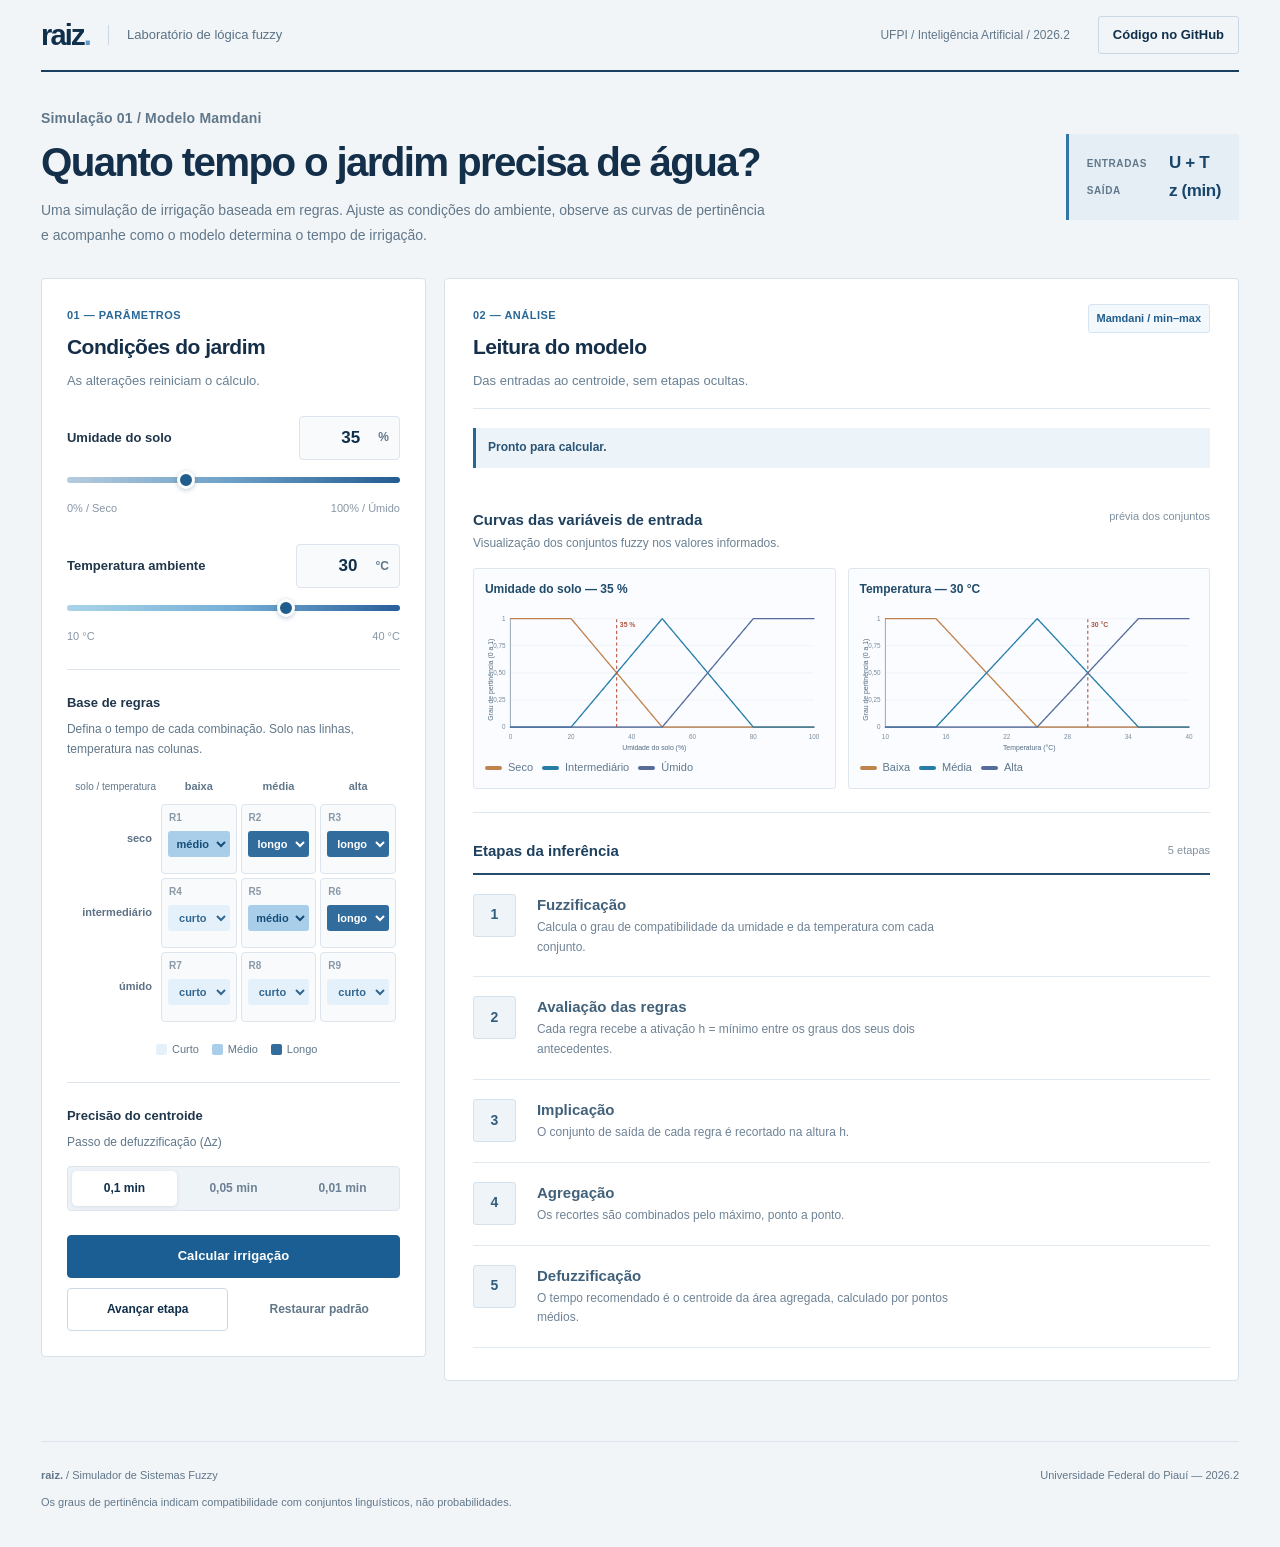
==== commit 1a93dd02: "Ajuste na Interface e nos Gráficos" ====
--- a/index.html
+++ b/index.html
@@ -4,289 +4,140 @@
 <head>
   <meta charset="UTF-8">
   <meta name="viewport" content="width=device-width, initial-scale=1.0">
-  <meta name="theme-color" content="#f5f7fa">
-  <meta name="description" content="Simulador de irrigação com sistemas fuzzy Mamdani. Configure as entradas, acompanhe as regras e visualize a inferência.">
-
+  <meta name="theme-color" content="#102b46">
+  <meta name="description" content="Raiz: simulador didático de irrigação por inferência fuzzy Mamdani.">
   <title>Raiz | Simulador de Irrigação Fuzzy</title>
-
   <link rel="stylesheet" href="./css/style.css">
   <script type="module" src="./js/app.js"></script>
 </head>
-
 <body>
   <div id="app" class="page">
-
-    <!-- Cabeçalho -->
     <header class="masthead">
       <div class="brand">
         <a href="#app" class="brand-name">raiz<span>.</span></a>
-        <span class="brand-description">Simulador Fuzzy</span>
+        <span class="brand-description">Laboratório de lógica fuzzy</span>
       </div>
-
       <div class="header-right">
-        <span class="header-course">Inteligência Artificial — UFPI</span>
-
-        <a
-          class="repo-link"
-          href="https://github.com/jvrosal/Sistemas-Fuzzy"
-          target="_blank"
-          rel="noopener noreferrer"
-        >
-          GitHub
-        </a>
+        <span class="header-course">UFPI / Inteligência Artificial / 2026.2</span>
+        <a class="repo-link" href="https://github.com/jvrosal/Sistemas-Fuzzy" target="_blank" rel="noopener noreferrer">Código no GitHub</a>
       </div>
     </header>
 
-    <!-- Apresentação -->
     <section class="intro" aria-labelledby="page-title">
       <div class="intro-content">
-        <span class="intro-label">SISTEMAS FUZZY</span>
-
-        <h1 id="page-title">Simulador de irrigação</h1>
-
-        <p>
-          Determine o tempo de irrigação de um jardim com base na
-          umidade do solo e na temperatura ambiente. Configure os
-          parâmetros e acompanhe as cinco etapas da inferência Mamdani.
-        </p>
+        <p class="intro-label">Simulação 01 / Modelo Mamdani</p>
+        <h1 id="page-title">Quanto tempo o jardim precisa de água?</h1>
+        <p class="intro-description">Uma simulação de irrigação baseada em regras. Ajuste as condições do ambiente, observe as curvas de pertinência e acompanhe como o modelo determina o tempo de irrigação.</p>
+      </div>
+      <div class="model-notation" aria-hidden="true">
+        <span>ENTRADAS</span>
+        <strong>U + T</strong>
+        <span>SAÍDA</span>
+        <strong>z (min)</strong>
       </div>
     </section>
 
-    <!-- Aplicação -->
     <main class="workbench">
-
-      <!-- Painel de configuração -->
-      <form
-        class="controls"
-        id="controls"
-        novalidate
-        aria-labelledby="controls-title"
-      >
-
+      <form class="controls" id="controls" novalidate aria-labelledby="controls-title">
         <div class="panel-heading">
-          <span class="section-label">CONFIGURAÇÃO</span>
-          <h2 id="controls-title">Parâmetros de entrada</h2>
-          <p>Informe as condições do ambiente para iniciar a simulação.</p>
+          <span class="section-label">01 — PARÂMETROS</span>
+          <h2 id="controls-title">Condições do jardim</h2>
+          <p>As alterações reiniciam o cálculo.</p>
         </div>
 
         <div class="control-group">
-
-          <!-- Umidade -->
           <div class="field" data-field="humidity">
             <div class="field-row">
               <label for="humidity-input">Umidade do solo</label>
-
               <div class="number-box">
-                <input
-                  id="humidity-input"
-                  name="humidity"
-                  type="number"
-                  inputmode="decimal"
-                  min="0"
-                  max="100"
-                  step="any"
-                  value="35"
-                  aria-describedby="humidity-hint humidity-error"
-                >
+                <input id="humidity-input" name="humidity" type="number" inputmode="decimal" min="0" max="100" step="any" value="35" aria-describedby="humidity-hint humidity-error">
                 <span class="unit">%</span>
               </div>
             </div>
-
-            <input
-              class="slider slider-humidity"
-              id="humidity-slider"
-              type="range"
-              min="0"
-              max="100"
-              step="0.5"
-              value="35"
-              aria-label="Umidade do solo"
-            >
-
-            <div class="scale" id="humidity-hint">
-              <span>0% — Seco</span>
-              <span>100% — Úmido</span>
-            </div>
-
+            <input class="slider slider-humidity" id="humidity-slider" type="range" min="0" max="100" step="0.5" value="35" aria-label="Umidade do solo">
+            <div class="scale" id="humidity-hint"><span>0% / Seco</span><span>100% / Úmido</span></div>
             <p class="field-error" id="humidity-error" role="alert"></p>
           </div>
-
-          <!-- Temperatura -->
           <div class="field" data-field="temperature">
             <div class="field-row">
               <label for="temperature-input">Temperatura ambiente</label>
-
               <div class="number-box">
-                <input
-                  id="temperature-input"
-                  name="temperature"
-                  type="number"
-                  inputmode="decimal"
-                  min="10"
-                  max="40"
-                  step="any"
-                  value="30"
-                  aria-describedby="temperature-hint temperature-error"
-                >
+                <input id="temperature-input" name="temperature" type="number" inputmode="decimal" min="10" max="40" step="any" value="30" aria-describedby="temperature-hint temperature-error">
                 <span class="unit">°C</span>
               </div>
             </div>
-
-            <input
-              class="slider slider-temperature"
-              id="temperature-slider"
-              type="range"
-              min="10"
-              max="40"
-              step="0.5"
-              value="30"
-              aria-label="Temperatura ambiente"
-            >
-
-            <div class="scale" id="temperature-hint">
-              <span>10 °C</span>
-              <span>40 °C</span>
-            </div>
-
+            <input class="slider slider-temperature" id="temperature-slider" type="range" min="10" max="40" step="0.5" value="30" aria-label="Temperatura ambiente">
+            <div class="scale" id="temperature-hint"><span>10 °C</span><span>40 °C</span></div>
             <p class="field-error" id="temperature-error" role="alert"></p>
           </div>
-
         </div>
 
-        <!-- Matriz de regras -->
         <fieldset class="rules">
           <legend>Base de regras</legend>
-
-          <p class="help">
-            Configure o consequente das nove regras.
-            As linhas representam a umidade e as colunas a temperatura.
-          </p>
-
+          <p class="help">Defina o tempo de cada combinação. Solo nas linhas, temperatura nas colunas.</p>
           <div class="matrix-scroll">
             <table class="rule-matrix" data-rule-matrix>
-              <caption class="visually-hidden">
-                Matriz de regras fuzzy com umidade nas linhas
-                e temperatura nas colunas.
-              </caption>
+              <caption class="visually-hidden">Consequentes das nove regras fuzzy</caption>
             </table>
           </div>
-
           <div class="depth-key" aria-hidden="true">
-            <span>
-              <i data-consequent="curto"></i>
-              Curto
-            </span>
-            <span>
-              <i data-consequent="medio"></i>
-              Médio
-            </span>
-            <span>
-              <i data-consequent="longo"></i>
-              Longo
-            </span>
+            <span><i data-consequent="curto"></i>Curto</span>
+            <span><i data-consequent="medio"></i>Médio</span>
+            <span><i data-consequent="longo"></i>Longo</span>
           </div>
         </fieldset>
 
-        <!-- Passo numérico -->
         <fieldset class="step-choice">
-          <legend>Passo de defuzzificação</legend>
-
-          <p class="help">
-            Selecione a precisão do cálculo do centroide (Δz).
-          </p>
-
+          <legend>Precisão do centroide</legend>
+          <p class="help">Passo de defuzzificação (Δz)</p>
           <div class="segmented" data-step-options></div>
         </fieldset>
 
-        <!-- Ações -->
         <div class="actions">
-          <button
-            type="submit"
-            class="button button-primary"
-            data-action="calculate"
-          >
-            Calcular irrigação
-          </button>
-
-          <button
-            type="button"
-            class="button button-secondary"
-            data-action="advance"
-          >
-            Avançar etapa
-          </button>
-
-          <button
-            type="button"
-            class="button-quiet"
-            data-action="reset"
-          >
-            Restaurar padrão
-          </button>
+          <button class="button button-primary" type="submit" data-action="calculate">Calcular irrigação</button>
+          <button class="button button-secondary" type="button" data-action="advance">Avançar etapa</button>
+          <button class="button-quiet" type="button" data-action="reset">Restaurar padrão</button>
         </div>
-
-        <p
-          class="notice"
-          data-notice
-          role="status"
-          aria-live="polite"
-        ></p>
-
+        <p class="notice" data-notice role="status" aria-live="polite"></p>
       </form>
 
-      <!-- Resultados -->
-      <section
-        class="inference"
-        aria-labelledby="inference-title"
-      >
-
+      <section class="inference" aria-labelledby="inference-title">
         <div class="inference-head">
           <div>
-            <span class="section-label">RESULTADOS</span>
-            <h2 id="inference-title">Etapas da inferência</h2>
-            <p class="inference-subtitle">
-              Acompanhe o processamento do sistema fuzzy.
-            </p>
+            <span class="section-label">02 — ANÁLISE</span>
+            <h2 id="inference-title">Leitura do modelo</h2>
+            <p class="inference-subtitle">Das entradas ao centroide, sem etapas ocultas.</p>
           </div>
+          <span class="method-tag">Mamdani / min–max</span>
+        </div>
+        <div class="run-banner"><span class="run-status" data-app-status aria-live="polite">Carregando simulador...</span></div>
 
-          <span class="method-tag">Mamdani · Min–Max</span>
+        <section class="overview" data-overview aria-labelledby="overview-title">
+          <div class="overview-head">
+            <div>
+              <h3 id="overview-title">Curvas das variáveis de entrada</h3>
+              <p>Visualização dos conjuntos fuzzy nos valores informados.</p>
+            </div>
+            <span class="overview-note">prévia dos conjuntos</span>
+          </div>
+          <div class="overview-graphs" data-overview-graphs></div>
+        </section>
+
+        <section class="summary-result" data-result-summary aria-live="polite" hidden></section>
+
+        <div class="stages-heading">
+          <h3>Etapas da inferência</h3>
+          <span>5 etapas</span>
         </div>
-
-        <div class="run-banner">
-          <p
-            class="run-status"
-            data-app-status
-            aria-live="polite"
-          >
-            Carregando simulador...
-          </p>
-        </div>
-
-        <ol
-          class="stages"
-          data-stage-list
-          aria-label="Etapas da inferência Mamdani"
-        ></ol>
-
+        <ol class="stages" data-stage-list aria-label="Etapas da inferência Mamdani"></ol>
       </section>
-
     </main>
 
-    <!-- Rodapé -->
     <footer class="colophon">
-      <div class="footer-main">
-        <span class="footer-brand">raiz.</span>
-        <span>Simulador de Sistemas Fuzzy</span>
-      </div>
-
-      <span>Inteligência Artificial — UFPI, 2026.2</span>
-
-      <p>
-        Os graus de pertinência representam compatibilidade com
-        os conjuntos linguísticos, não probabilidades.
-      </p>
+      <span><strong>raiz.</strong> / Simulador de Sistemas Fuzzy</span>
+      <span>Universidade Federal do Piauí — 2026.2</span>
+      <p>Os graus de pertinência indicam compatibilidade com conjuntos linguísticos, não probabilidades.</p>
     </footer>
-
   </div>
 </body>
 </html>
--- a/css/style.css
+++ b/css/style.css
@@ -1223,3 +1223,571 @@
     animation: none !important;
   }
 }
+
+/* Layout da bancada */
+:root {
+  --bg: #f2f5f8;
+  --surface: #ffffff;
+  --surface-soft: #eef3f7;
+  --primary: #205d8c;
+  --primary-dark: #102f4b;
+  --primary-light: #ebf3f9;
+  --primary-hover: #164b75;
+  --ink: #20364b;
+  --muted: #61778a;
+  --rule: #dce5ed;
+  --water: #2479ad;
+  --radius: 4px;
+}
+
+body {
+  background: var(--bg);
+  font-size: 14px;
+}
+
+.page {
+  max-width: 1530px;
+  padding: 0 clamp(18px, 3.2vw, 55px);
+}
+
+.masthead {
+  min-height: 72px;
+  border-bottom: 2px solid #183e60;
+}
+
+.brand-name {
+  font-weight: 800;
+  letter-spacing: -1.8px;
+}
+
+.brand-description {
+  color: #597184;
+}
+
+.repo-link {
+  border-radius: 3px;
+  background: transparent;
+}
+
+.intro {
+  display: flex;
+  align-items: center;
+  justify-content: space-between;
+  gap: 32px;
+  padding: 34px 0 29px;
+}
+
+.intro-content {
+  max-width: 820px;
+}
+
+.intro-label {
+  color: #2a6997;
+  font-size: 12px;
+  letter-spacing: .2px;
+  text-transform: none;
+}
+
+.intro h1 {
+  max-width: 730px;
+  font-size: clamp(30px, 3.15vw, 45px);
+  letter-spacing: -1.65px;
+  line-height: 1.14;
+  color: #142f49;
+}
+
+.intro-description {
+  max-width: 700px;
+  line-height: 1.7;
+}
+
+.model-notation {
+  flex-shrink: 0;
+  display: grid;
+  grid-template-columns: repeat(2, auto);
+  gap: 1px 22px;
+  align-items: center;
+  padding: 16px 18px;
+  border-left: 3px solid #3176a5;
+  background: #e6eef5;
+}
+
+.model-notation span {
+  color: #60788c;
+  font-size: 10px;
+  font-weight: 700;
+  letter-spacing: .6px;
+}
+
+.model-notation strong {
+  color: #1a456a;
+  font-size: 17px;
+  letter-spacing: -.4px;
+}
+
+.workbench {
+  grid-template-columns: minmax(330px, 385px) minmax(0, 1fr);
+  gap: 18px;
+  align-items: start;
+}
+
+.controls,
+.inference {
+  border: 1px solid #d6e1e9;
+  border-radius: 4px;
+  box-shadow: none;
+  background: #fff;
+}
+
+.controls {
+  padding: 25px;
+  gap: 24px;
+}
+
+.inference {
+  min-height: 700px;
+  padding: 25px 28px 32px;
+  overflow: visible;
+}
+
+.section-label {
+  color: #2a6997;
+  letter-spacing: .5px;
+  font-size: 11px;
+}
+
+.panel-heading h2,
+.inference-head h2 {
+  margin: 6px 0 7px;
+  font-size: 21px;
+  letter-spacing: -.5px;
+  color: #152f49;
+}
+
+.panel-heading p,
+.inference-subtitle {
+  line-height: 1.6;
+  color: #688094;
+}
+
+.number-box,
+.cell,
+.segmented,
+.button,
+.rule-picker select {
+  border-radius: 4px;
+}
+
+.field-row label,
+fieldset legend {
+  font-size: 13px;
+  font-weight: 700;
+}
+
+.cell {
+  height: 70px;
+  background: #f8fafc;
+}
+
+.cell select {
+  border-radius: 3px;
+}
+
+.button {
+  min-height: 43px;
+}
+
+.button-primary {
+  background: #1b5e93;
+  font-size: 13px;
+  letter-spacing: .1px;
+}
+
+.button-primary:hover:not(:disabled) {
+  background: #123e64;
+}
+
+.button-secondary {
+  background: #fff;
+}
+
+.inference-head {
+  display: flex;
+  gap: 10px;
+  align-items: flex-start;
+  justify-content: space-between;
+  margin-bottom: 19px;
+  padding-bottom: 16px;
+  border-bottom: 1px solid #e1e9f0;
+}
+
+.method-tag {
+  padding: 5px 8px;
+  font-size: 11px;
+  white-space: nowrap;
+  border-radius: 3px;
+}
+
+.run-banner {
+  min-height: 40px;
+  padding: 10px 12px;
+  border: 0;
+  border-left: 3px solid #236998;
+  border-radius: 0;
+  background: #edf4f9;
+  margin-bottom: 22px;
+}
+
+.run-status {
+  color: #295476;
+  font-weight: 600;
+}
+
+/* Leitura das curvas */
+.overview {
+  margin: 0 0 26px;
+  padding: 18px 0 23px;
+  border-bottom: 1px solid #dee7ef;
+}
+
+.has-result .overview {
+  display: none;
+}
+
+.overview-head {
+  display: flex;
+  justify-content: space-between;
+  align-items: flex-start;
+  flex-wrap: wrap;
+  gap: 10px;
+  margin-bottom: 16px;
+}
+
+.overview-head h3,
+.stages-heading h3 {
+  color: #1d405e;
+  font-size: 15px;
+  font-weight: 700;
+}
+
+.overview-head p {
+  margin-top: 3px;
+  color: #6c8192;
+  font-size: 12px;
+}
+
+.overview-note {
+  color: #7f90a0;
+  font-size: 11px;
+}
+
+.overview-graphs {
+  display: grid;
+  grid-template-columns: repeat(2, minmax(0, 1fr));
+  gap: 12px;
+}
+
+.overview-graphs .fuzzy-chart {
+  min-width: 0;
+  margin: 0;
+  padding: 11px;
+  border: 1px solid #dfe7ee;
+  border-radius: 3px;
+  background: #fafcff;
+}
+
+.overview-graphs .chart-title {
+  font-size: 12px;
+}
+
+.overview-graphs .chart-legend {
+  gap: 4px 9px;
+}
+
+.preview-error {
+  grid-column: 1 / -1;
+  color: #ae3636;
+  font-size: 13px;
+}
+
+/* Etapas numeradas */
+.stages-heading {
+  display: flex;
+  align-items: center;
+  justify-content: space-between;
+  padding-bottom: 11px;
+  border-bottom: 2px solid #254c6b;
+}
+
+.stages-heading span {
+  color: #8292a1;
+  font-size: 11px;
+}
+
+.stages {
+  display: block;
+  margin: 0;
+  padding: 0;
+  list-style: none;
+}
+
+.stage {
+  display: grid;
+  grid-template-columns: 52px minmax(0, 1fr);
+  column-gap: 12px;
+  min-height: 0;
+  margin: 0;
+  padding: 19px 0;
+  border-bottom: 1px solid #e2eaf1;
+  background: transparent;
+  transition: background-color .15s ease;
+}
+
+.stage::before {
+  display: none;
+}
+
+.stage-number {
+  grid-column: 1;
+  grid-row: 1 / span 2;
+  width: 43px;
+  height: 43px;
+  border: 1px solid #d4e2ed;
+  border-radius: 3px;
+  background: #eef4f8;
+  color: #315d7f;
+  font-size: 14px;
+  font-weight: 750;
+}
+
+.stage-title {
+  grid-column: 2;
+  align-self: center;
+  color: #294965;
+  font-size: 15px;
+  font-weight: 700;
+  line-height: 1.4;
+}
+
+.stage-body {
+  grid-column: 2;
+  padding-top: 3px;
+  min-width: 0;
+}
+
+.stage-hint {
+  max-width: 65ch;
+  color: #6f8396;
+  font-size: 12px;
+  line-height: 1.65;
+}
+
+.stage-output {
+  min-width: 0;
+  margin-top: 16px;
+}
+
+.stage[data-state="current"] {
+  padding-left: 13px;
+  padding-right: 13px;
+  margin: 0 -13px;
+  background: #f2f7fb;
+  border-bottom-color: #aecce2;
+}
+
+.stage[data-state="current"] .stage-number {
+  background: #205d8c;
+  border-color: #205d8c;
+  color: #fff;
+}
+
+.stage[data-state="done"] .stage-number {
+  background: #e0ecf5;
+  border-color: #bad2e5;
+  color: #174d78;
+}
+
+.stage[data-state="pending"] .stage-title {
+  color: #41617a;
+}
+
+.has-result .stage-output {
+  padding: 14px 0 3px;
+  border-top: 1px solid #dde8f0;
+}
+
+.has-result .stage-output:empty {
+  padding: 0;
+  border: 0;
+}
+
+/* Resultado final */
+.summary-result {
+  display: flex;
+  align-items: baseline;
+  flex-wrap: wrap;
+  gap: 5px 20px;
+  padding: 17px 20px;
+  margin: 0 0 23px;
+  color: #fff;
+  background: #173d5e;
+  border-left: 5px solid #5ca6d1;
+}
+
+.summary-result[hidden] {
+  display: none;
+}
+
+.summary-label {
+  flex-basis: 100%;
+  font-size: 10px;
+  font-weight: 700;
+  letter-spacing: .75px;
+  color: #b9d5e8;
+}
+
+.summary-value {
+  font-variant-numeric: tabular-nums;
+}
+
+.summary-value strong {
+  font-size: 39px;
+  font-weight: 750;
+  letter-spacing: -1.2px;
+  line-height: 1.1;
+}
+
+.summary-value span {
+  font-size: 14px;
+  font-weight: 600;
+}
+
+.summary-note {
+  margin-left: auto;
+  color: #c1d7e7;
+  font-size: 11px;
+}
+
+/* Tabelas e gráficos da inferência */
+.fuzzy-chart {
+  border-color: #dce7ef;
+  border-radius: 3px;
+  background: #ffffff;
+}
+
+.chart-title {
+  color: #214b6a;
+  font-weight: 700;
+}
+
+.rule-table {
+  display: table;
+  overflow: visible;
+}
+
+.rule-table thead th {
+  background: #edf4f9;
+}
+
+.rule-table tbody tr.is-on {
+  background: #eaf4fb;
+}
+
+.formula {
+  border-radius: 3px;
+}
+
+.outcome {
+  border-radius: 3px;
+}
+
+/* Telas menores */
+@media (max-width: 1180px) {
+  .workbench {
+    grid-template-columns: minmax(320px, 360px) minmax(0, 1fr);
+    gap: 14px;
+  }
+
+  .controls,
+  .inference {
+    padding: 21px;
+  }
+
+  .overview-graphs {
+    grid-template-columns: 1fr;
+  }
+}
+
+@media (max-width: 850px) {
+  .workbench {
+    grid-template-columns: minmax(0, 1fr);
+  }
+
+  .intro {
+    padding: 27px 0;
+  }
+
+  .model-notation {
+    display: none;
+  }
+
+  .overview-graphs {
+    grid-template-columns: repeat(2, minmax(0, 1fr));
+  }
+}
+
+@media (max-width: 600px) {
+  .page {
+    padding: 0 14px;
+  }
+
+  .header-course,
+  .brand-description {
+    display: none;
+  }
+
+  .intro h1 {
+    font-size: 29px;
+  }
+
+  .controls,
+  .inference {
+    padding: 17px;
+  }
+
+  .overview-graphs {
+    grid-template-columns: 1fr;
+  }
+
+  .method-tag {
+    white-space: normal;
+  }
+
+  .stage {
+    grid-template-columns: 42px minmax(0, 1fr);
+    column-gap: 9px;
+  }
+
+  .stage-number {
+    width: 36px;
+    height: 36px;
+  }
+
+  .stage-title {
+    font-size: 14px;
+  }
+
+  .stage-hint {
+    font-size: 12px;
+  }
+
+  .summary-note {
+    flex-basis: 100%;
+    margin-left: 0;
+  }
+
+  .rule-table {
+    display: block;
+    overflow-x: auto;
+  }
+}
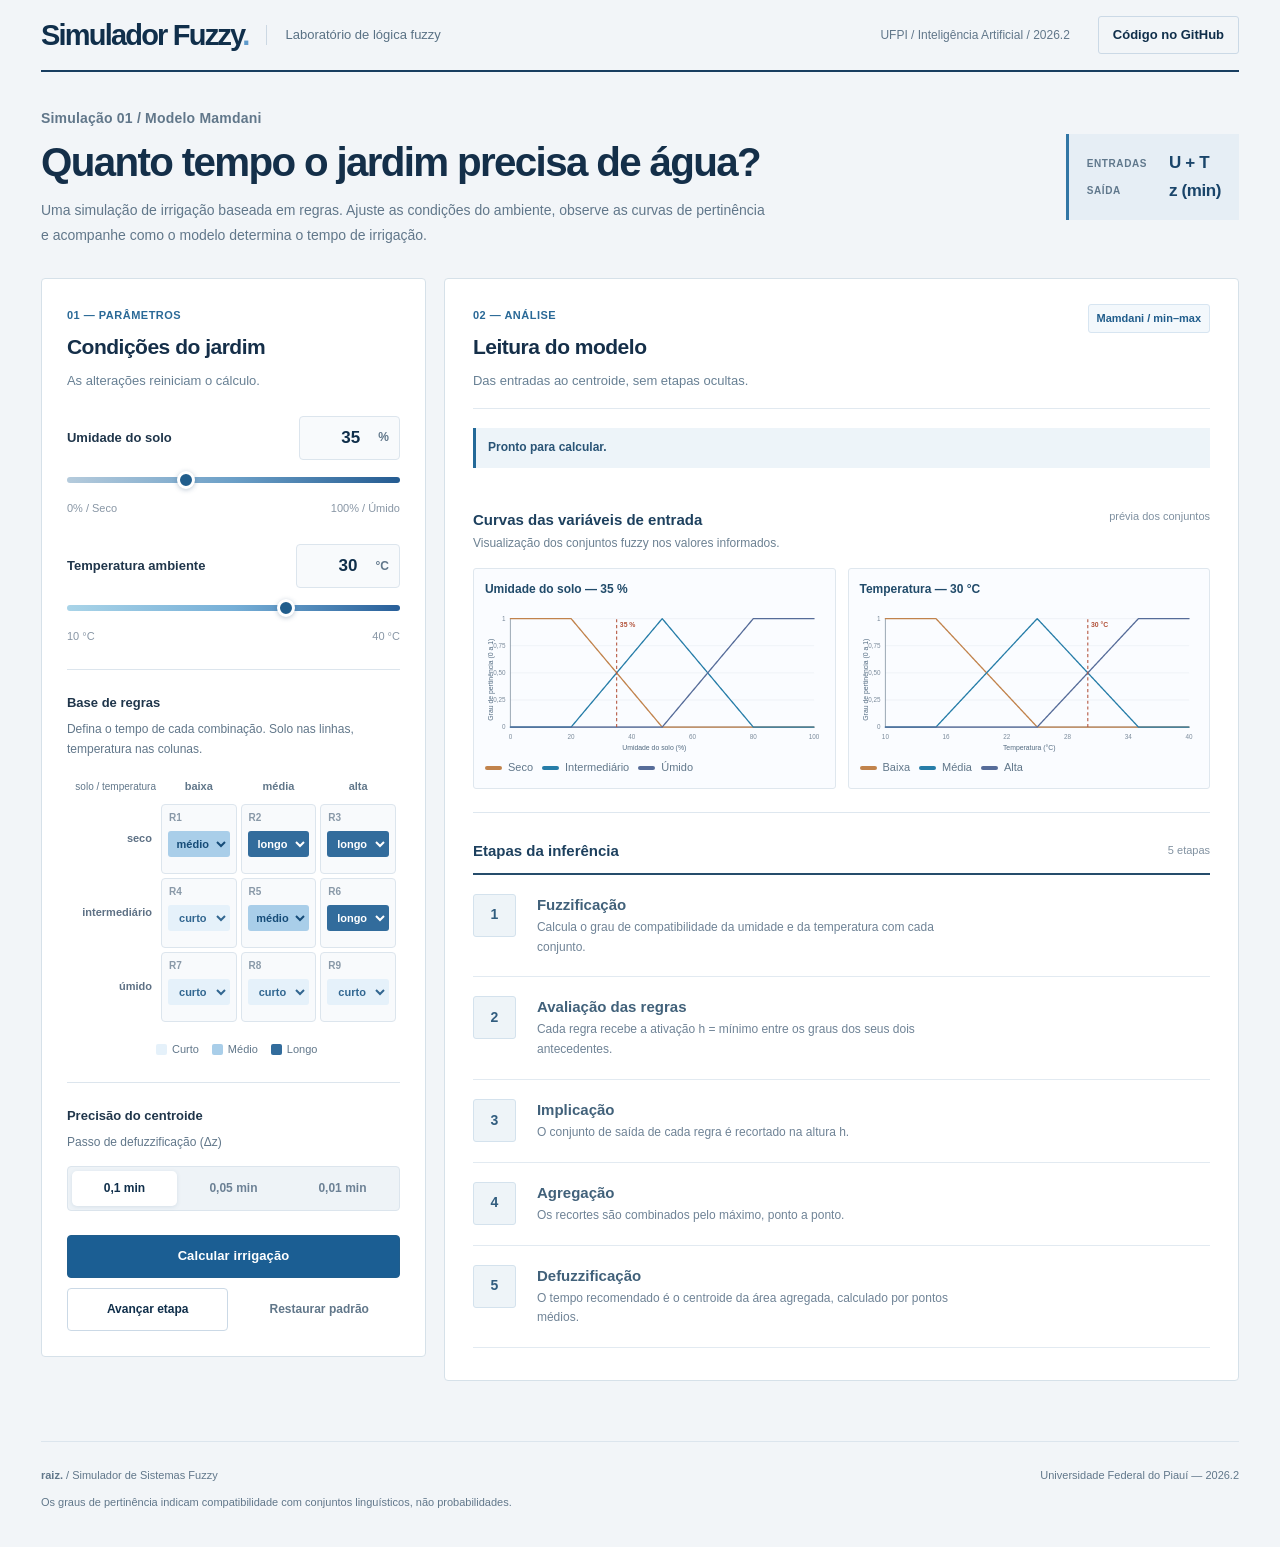
==== commit 46850b31: "Ampliação dos testes" ====
--- a/index.html
+++ b/index.html
@@ -14,7 +14,7 @@
   <div id="app" class="page">
     <header class="masthead">
       <div class="brand">
-        <a href="#app" class="brand-name">raiz<span>.</span></a>
+        <a href="#app" class="brand-name">Simulador Fuzzy<span>.</span></a>
         <span class="brand-description">Laboratório de lógica fuzzy</span>
       </div>
       <div class="header-right">
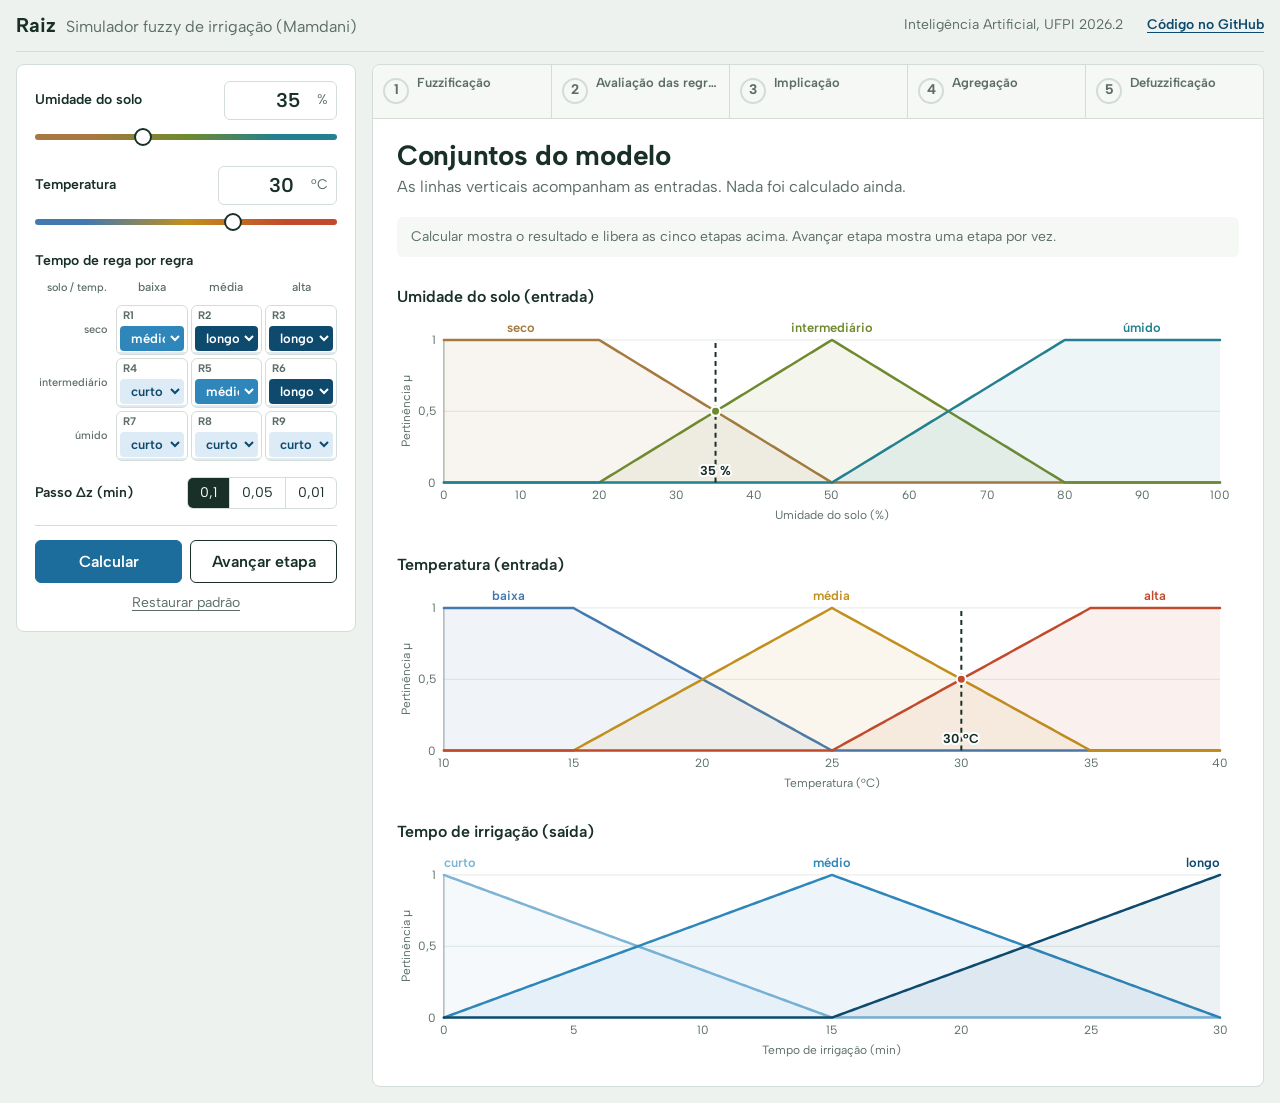
==== commit 3584489d: "Reformei a interface, agora ela possui mais animações e mostra uma trilha de etapas por aba, sem pre" ====
--- a/index.html
+++ b/index.html
@@ -4,140 +4,78 @@
 <head>
   <meta charset="UTF-8">
   <meta name="viewport" content="width=device-width, initial-scale=1.0">
-  <meta name="theme-color" content="#102b46">
+  <meta name="theme-color" content="#eef2ee">
   <meta name="description" content="Raiz: simulador didático de irrigação por inferência fuzzy Mamdani.">
   <title>Raiz | Simulador de Irrigação Fuzzy</title>
+  <link rel="preconnect" href="https://fonts.googleapis.com">
+  <link rel="preconnect" href="https://fonts.gstatic.com" crossorigin>
+  <link rel="stylesheet" href="https://fonts.googleapis.com/css2?family=Albert+Sans:wght@400;500;600;700&display=swap">
   <link rel="stylesheet" href="./css/style.css">
   <script type="module" src="./js/app.js"></script>
 </head>
 <body>
-  <div id="app" class="page">
-    <header class="masthead">
-      <div class="brand">
-        <a href="#app" class="brand-name">Simulador Fuzzy<span>.</span></a>
-        <span class="brand-description">Laboratório de lógica fuzzy</span>
-      </div>
-      <div class="header-right">
-        <span class="header-course">UFPI / Inteligência Artificial / 2026.2</span>
-        <a class="repo-link" href="https://github.com/jvrosal/Sistemas-Fuzzy" target="_blank" rel="noopener noreferrer">Código no GitHub</a>
-      </div>
+  <div id="app" class="app">
+    <header class="topbar">
+      <p class="brand"><strong>Raiz</strong> <span>Simulador fuzzy de irrigação (Mamdani)</span></p>
+      <p class="course">Inteligência Artificial, UFPI 2026.2</p>
+      <a class="repo-link" href="https://github.com/jvrosal/Sistemas-Fuzzy" target="_blank" rel="noopener noreferrer">Código no GitHub</a>
     </header>
 
-    <section class="intro" aria-labelledby="page-title">
-      <div class="intro-content">
-        <p class="intro-label">Simulação 01 / Modelo Mamdani</p>
-        <h1 id="page-title">Quanto tempo o jardim precisa de água?</h1>
-        <p class="intro-description">Uma simulação de irrigação baseada em regras. Ajuste as condições do ambiente, observe as curvas de pertinência e acompanhe como o modelo determina o tempo de irrigação.</p>
+    <form class="controls" id="controls" novalidate aria-label="Configuração da simulação">
+      <div class="field" data-field="humidity">
+        <div class="field-row">
+          <label for="humidity-input">Umidade do solo</label>
+          <span class="number-box">
+            <input id="humidity-input" name="humidity" type="number" inputmode="decimal" min="0" max="100" step="any" value="35" aria-describedby="humidity-error">
+            <span class="unit">%</span>
+          </span>
+        </div>
+        <input class="slider slider-humidity" id="humidity-slider" type="range" min="0" max="100" step="0.5" value="35" aria-label="Umidade do solo, de 0 a 100 %">
+        <p class="field-error" id="humidity-error" role="alert"></p>
       </div>
-      <div class="model-notation" aria-hidden="true">
-        <span>ENTRADAS</span>
-        <strong>U + T</strong>
-        <span>SAÍDA</span>
-        <strong>z (min)</strong>
+
+      <div class="field" data-field="temperature">
+        <div class="field-row">
+          <label for="temperature-input">Temperatura</label>
+          <span class="number-box">
+            <input id="temperature-input" name="temperature" type="number" inputmode="decimal" min="10" max="40" step="any" value="30" aria-describedby="temperature-error">
+            <span class="unit">°C</span>
+          </span>
+        </div>
+        <input class="slider slider-temperature" id="temperature-slider" type="range" min="10" max="40" step="0.5" value="30" aria-label="Temperatura, de 10 a 40 °C">
+        <p class="field-error" id="temperature-error" role="alert"></p>
       </div>
-    </section>
 
-    <main class="workbench">
-      <form class="controls" id="controls" novalidate aria-labelledby="controls-title">
-        <div class="panel-heading">
-          <span class="section-label">01 — PARÂMETROS</span>
-          <h2 id="controls-title">Condições do jardim</h2>
-          <p>As alterações reiniciam o cálculo.</p>
-        </div>
+      <fieldset class="rules">
+        <legend>Tempo de rega por regra</legend>
+        <table class="rule-matrix" data-rule-matrix>
+          <caption class="visually-hidden">Consequente de cada regra: linhas indicam o solo, colunas indicam a temperatura</caption>
+        </table>
+      </fieldset>
 
-        <div class="control-group">
-          <div class="field" data-field="humidity">
-            <div class="field-row">
-              <label for="humidity-input">Umidade do solo</label>
-              <div class="number-box">
-                <input id="humidity-input" name="humidity" type="number" inputmode="decimal" min="0" max="100" step="any" value="35" aria-describedby="humidity-hint humidity-error">
-                <span class="unit">%</span>
-              </div>
-            </div>
-            <input class="slider slider-humidity" id="humidity-slider" type="range" min="0" max="100" step="0.5" value="35" aria-label="Umidade do solo">
-            <div class="scale" id="humidity-hint"><span>0% / Seco</span><span>100% / Úmido</span></div>
-            <p class="field-error" id="humidity-error" role="alert"></p>
-          </div>
-          <div class="field" data-field="temperature">
-            <div class="field-row">
-              <label for="temperature-input">Temperatura ambiente</label>
-              <div class="number-box">
-                <input id="temperature-input" name="temperature" type="number" inputmode="decimal" min="10" max="40" step="any" value="30" aria-describedby="temperature-hint temperature-error">
-                <span class="unit">°C</span>
-              </div>
-            </div>
-            <input class="slider slider-temperature" id="temperature-slider" type="range" min="10" max="40" step="0.5" value="30" aria-label="Temperatura ambiente">
-            <div class="scale" id="temperature-hint"><span>10 °C</span><span>40 °C</span></div>
-            <p class="field-error" id="temperature-error" role="alert"></p>
-          </div>
-        </div>
+      <fieldset class="step-choice">
+        <legend>Passo Δz (min)</legend>
+        <div class="segmented" data-step-options></div>
+      </fieldset>
 
-        <fieldset class="rules">
-          <legend>Base de regras</legend>
-          <p class="help">Defina o tempo de cada combinação. Solo nas linhas, temperatura nas colunas.</p>
-          <div class="matrix-scroll">
-            <table class="rule-matrix" data-rule-matrix>
-              <caption class="visually-hidden">Consequentes das nove regras fuzzy</caption>
-            </table>
-          </div>
-          <div class="depth-key" aria-hidden="true">
-            <span><i data-consequent="curto"></i>Curto</span>
-            <span><i data-consequent="medio"></i>Médio</span>
-            <span><i data-consequent="longo"></i>Longo</span>
-          </div>
-        </fieldset>
+      <div class="actions">
+        <button type="submit" class="button button-primary" data-action="calculate">Calcular</button>
+        <button type="button" class="button" data-action="advance">Avançar etapa</button>
+        <button type="button" class="button-quiet" data-action="reset">Restaurar padrão</button>
+      </div>
+    </form>
 
-        <fieldset class="step-choice">
-          <legend>Precisão do centroide</legend>
-          <p class="help">Passo de defuzzificação (Δz)</p>
-          <div class="segmented" data-step-options></div>
-        </fieldset>
-
-        <div class="actions">
-          <button class="button button-primary" type="submit" data-action="calculate">Calcular irrigação</button>
-          <button class="button button-secondary" type="button" data-action="advance">Avançar etapa</button>
-          <button class="button-quiet" type="button" data-action="reset">Restaurar padrão</button>
-        </div>
-        <p class="notice" data-notice role="status" aria-live="polite"></p>
-      </form>
-
-      <section class="inference" aria-labelledby="inference-title">
-        <div class="inference-head">
-          <div>
-            <span class="section-label">02 — ANÁLISE</span>
-            <h2 id="inference-title">Leitura do modelo</h2>
-            <p class="inference-subtitle">Das entradas ao centroide, sem etapas ocultas.</p>
-          </div>
-          <span class="method-tag">Mamdani / min–max</span>
-        </div>
-        <div class="run-banner"><span class="run-status" data-app-status aria-live="polite">Carregando simulador...</span></div>
-
-        <section class="overview" data-overview aria-labelledby="overview-title">
-          <div class="overview-head">
-            <div>
-              <h3 id="overview-title">Curvas das variáveis de entrada</h3>
-              <p>Visualização dos conjuntos fuzzy nos valores informados.</p>
-            </div>
-            <span class="overview-note">prévia dos conjuntos</span>
-          </div>
-          <div class="overview-graphs" data-overview-graphs></div>
-        </section>
-
-        <section class="summary-result" data-result-summary aria-live="polite" hidden></section>
-
-        <div class="stages-heading">
-          <h3>Etapas da inferência</h3>
-          <span>5 etapas</span>
-        </div>
-        <ol class="stages" data-stage-list aria-label="Etapas da inferência Mamdani"></ol>
+    <main class="board" aria-labelledby="board-title">
+      <h1 id="board-title" class="visually-hidden">Etapas da inferência</h1>
+      <ol class="rail" data-stage-list aria-label="Etapas da inferência Mamdani"></ol>
+      <section class="view">
+        <header class="view-head">
+          <h2 data-view-title>Conjuntos do modelo</h2>
+          <p class="run-status" data-app-status aria-live="polite">Carregando…</p>
+        </header>
+        <div class="view-body" data-view-body></div>
       </section>
     </main>
-
-    <footer class="colophon">
-      <span><strong>raiz.</strong> / Simulador de Sistemas Fuzzy</span>
-      <span>Universidade Federal do Piauí — 2026.2</span>
-      <p>Os graus de pertinência indicam compatibilidade com conjuntos linguísticos, não probabilidades.</p>
-    </footer>
   </div>
 </body>
 </html>
--- a/css/style.css
+++ b/css/style.css
@@ -1,255 +1,119 @@
 
 :root {
-  --bg: #f5f7fa;
+  --bg: #eef2ee;
   --surface: #ffffff;
-  --surface-soft: #f1f5fa;
-
-  --primary: #245b91;
-  --primary-dark: #173f68;
-  --primary-light: #e8f1fa;
-  --primary-hover: #1b4b7c;
-
-  --ink: #243344;
-  --muted: #6e7c8c;
-  --rule: #dce4ec;
-  --error: #b33d3d;
-
-  --water: #2a78b8;
-
-  --depth-curto: #e5f1fa;
-  --depth-medio: #a9cee9;
-  --depth-longo: #326c9c;
-
-  --font: "Segoe UI", Arial, sans-serif;
+  --ink: #183028;
+  --muted: #5b6d66;
+  --line: #d3dcd6;
+  --soft: #f5f8f5;
+
+  --water: #1c6c9c;
+  --water-deep: #0d4a6e;
+  --error: #b42318;
+
+  /* Umidade: terra seca, folha, água */
+  --set-seco: #a5793f;
+  --set-intermediario: #6f8a2e;
+  --set-umido: #23808f;
+  /* Temperatura: frio, ameno, quente */
+  --set-baixa: #4479b0;
+  --set-media: #c18f1c;
+  --set-alta: #c24a2c;
+  /* Tempo de rega: do raso ao fundo */
+  --set-curto: #7db4d6;
+  --set-medio: #2f86ba;
+  --set-longo: #0d4a6e;
+
+  --font: "Albert Sans", system-ui, -apple-system, "Segoe UI", sans-serif;
+  --fs-xs: 0.75rem;
+  --fs-sm: 0.875rem;
+  --fs-md: 1rem;
+  --fs-lg: 1.25rem;
+  --fs-xl: 1.75rem;
   --radius: 8px;
-
   color-scheme: light;
 }
 
-/* Estilos gerais */
-
-* {
-  box-sizing: border-box;
-}
+* { box-sizing: border-box; }
 
 html {
-  scroll-behavior: smooth;
-}
-
-body {
-  margin: 0;
+  font-family: var(--font);
+  font-size: 100%;
+  line-height: 1.45;
+  color: var(--ink);
   background: var(--bg);
-  color: var(--ink);
-  font: 15px/1.55 var(--font);
-}
-
-h1,
-h2,
-h3,
-p {
-  margin: 0;
-}
-
-button,
-input,
-select {
-  font: inherit;
-}
-
-button {
-  cursor: pointer;
-}
-
-a {
-  color: inherit;
-}
-
-:focus-visible {
-  outline: 3px solid #77a9d7;
-  outline-offset: 3px;
-}
+  -webkit-text-size-adjust: 100%;
+}
+
+body { margin: 0; }
+h1, h2, p, figure { margin: 0; }
+a { color: var(--water-deep); text-underline-offset: 0.2em; }
+button, input, select { font: inherit; color: inherit; }
+:focus-visible { outline: 3px solid var(--water); outline-offset: 2px; }
 
 .visually-hidden {
   position: absolute;
   width: 1px;
   height: 1px;
   overflow: hidden;
-  clip: rect(0, 0, 0, 0);
+  clip: rect(0 0 0 0);
   white-space: nowrap;
 }
 
-.num {
-  font-variant-numeric: tabular-nums;
-}
-
-.page {
-  max-width: 1440px;
+.num { font-variant-numeric: tabular-nums; }
+.muted { color: var(--muted); font-size: var(--fs-sm); }
+
+/* Estrutura da tela */
+
+.app {
+  display: grid;
+  grid-template-columns: minmax(300px, 340px) minmax(0, 1fr);
+  grid-template-rows: auto auto;
+  align-items: start;
+  grid-template-areas:
+    "top top"
+    "controls board";
+  gap: 12px 16px;
+  padding: 0 16px 16px;
+  max-width: 1600px;
   margin: 0 auto;
-  padding: 0 36px;
-}
-
-/* Cabeçalho */
-
-.masthead {
-  min-height: 78px;
+}
+
+.topbar {
+  grid-area: top;
   display: flex;
   align-items: center;
-  justify-content: space-between;
   gap: 24px;
-  border-bottom: 1px solid var(--rule);
-}
-
-.brand {
+  min-height: 52px;
+  border-bottom: 1px solid var(--line);
+}
+
+.brand { margin-right: auto; font-size: var(--fs-md); }
+.brand strong { font-size: var(--fs-lg); font-weight: 700; margin-right: 6px; }
+.brand span { color: var(--muted); }
+.course { color: var(--muted); font-size: var(--fs-sm); }
+.repo-link { font-weight: 600; font-size: var(--fs-sm); }
+
+.controls,
+.board {
+  min-height: 0;
+  border: 1px solid var(--line);
+  border-radius: var(--radius);
+  background: var(--surface);
+}
+
+/* Controles */
+
+.controls {
+  grid-area: controls;
   display: flex;
-  align-items: center;
-  gap: 18px;
-}
-
-.brand-name {
-  font-size: 29px;
-  font-weight: 750;
-  letter-spacing: -1.5px;
-  color: var(--primary-dark);
-  text-decoration: none;
-}
-
-.brand-name span {
-  color: #5e9acb;
-}
-
-.brand-description {
-  padding-left: 18px;
-  border-left: 1px solid #ccd8e3;
-  font-size: 13px;
-  color: var(--muted);
-}
-
-.header-right {
-  display: flex;
-  align-items: center;
-  gap: 28px;
-}
-
-.header-course {
-  font-size: 12px;
-  color: var(--muted);
-}
-
-.repo-link {
-  padding: 8px 14px;
-  border: 1px solid #cbd9e6;
-  border-radius: 6px;
-  color: var(--primary-dark);
-  font-size: 13px;
-  font-weight: 600;
-  text-decoration: none;
-  transition: background .15s;
-}
-
-.repo-link:hover {
-  background: var(--primary-light);
-}
-
-/* Apresentação */
-
-.intro {
-  padding: 46px 0 38px;
-}
-
-.intro-content {
-  max-width: 850px;
-}
-
-.intro-label {
-  display: block;
-  margin-bottom: 9px;
-  font-size: 11px;
-  font-weight: 700;
-  letter-spacing: 1.1px;
-  color: var(--primary);
-}
-
-.intro h1 {
-  margin-bottom: 12px;
-  font-size: clamp(28px, 3vw, 39px);
-  font-weight: 700;
-  letter-spacing: -1.2px;
-  line-height: 1.2;
-  color: var(--primary-dark);
-}
-
-.intro p {
-  max-width: 730px;
-  color: var(--muted);
-  font-size: 14px;
-  line-height: 1.8;
-}
-
-/* Layout principal */
-
-.workbench {
-  display: grid;
-  grid-template-columns:
-    minmax(340px, 420px)
-    minmax(0, 1fr);
-  align-items: start;
-  gap: 24px;
-  padding-bottom: 60px;
-}
-
-.controls,
-.inference {
-  min-width: 0;
-  background: var(--surface);
-  border: 1px solid var(--rule);
-  border-radius: 10px;
-  box-shadow: 0 3px 12px rgba(29, 64, 97, .035);
-}
-
-.controls {
-  padding: 26px;
-  display: grid;
-  gap: 27px;
-}
-
-.inference {
-  padding: 26px 30px;
-  min-height: 720px;
-}
-
-.panel-heading h2,
-.inference-head h2 {
-  margin: 6px 0;
-  font-size: 21px;
-  font-weight: 700;
-  letter-spacing: -.4px;
-  color: var(--primary-dark);
-}
-
-.section-label {
-  font-size: 10px;
-  font-weight: 700;
-  letter-spacing: 1.1px;
-  color: var(--primary);
-}
-
-.panel-heading p,
-.inference-subtitle {
-  color: var(--muted);
-  font-size: 13px;
-}
-
-/* Campos de entrada */
-
-.control-group {
-  display: grid;
-  gap: 27px;
-}
-
-.field {
-  display: grid;
-  gap: 9px;
-}
+  flex-direction: column;
+  gap: 16px;
+  padding: 16px 18px;
+  overflow-y: auto;
+}
+
+.field { display: grid; gap: 4px; }
 
 .field-row {
   display: flex;
@@ -258,51 +122,43 @@
   gap: 12px;
 }
 
-.field-row label {
-  color: var(--ink);
+.field label,
+fieldset legend {
+  font-size: var(--fs-sm);
   font-weight: 600;
-  font-size: 13px;
 }
 
 .number-box {
-  display: flex;
+  display: inline-flex;
   align-items: center;
-  gap: 3px;
-  padding: 0 10px;
-  border: 1px solid var(--rule);
+  border: 1px solid var(--line);
   border-radius: 6px;
-  background: #f8fafc;
-}
-
-.number-box:focus-within {
-  border-color: var(--primary);
-}
+  background: var(--surface);
+}
+
+.number-box:focus-within { border-color: var(--water); box-shadow: 0 0 0 2px rgb(28 108 156 / 0.2); }
 
 .number-box input {
-  width: 65px;
-  min-width: 0;
-  padding: 8px 0;
+  width: 4.6em;
+  padding: 4px 2px 4px 8px;
   border: 0;
-  outline: none;
   background: transparent;
-  color: var(--primary-dark);
+  font-size: var(--fs-lg);
+  font-weight: 600;
+  font-variant-numeric: tabular-nums;
   text-align: right;
-  font-size: 17px;
-  font-weight: 700;
-  font-variant-numeric: tabular-nums;
-}
-
-.unit {
-  font-size: 12px;
-  color: var(--muted);
-  font-weight: 600;
-}
-
-/* Sliders */
+}
+
+.number-box input:focus-visible { outline: none; }
+.unit { padding-right: 8px; color: var(--muted); font-size: var(--fs-sm); }
+
+.has-error .number-box { border-color: var(--error); box-shadow: 0 0 0 1px var(--error); }
+.field-error { color: var(--error); font-size: var(--fs-sm); }
+.field-error:empty { display: none; }
 
 .slider {
   width: 100%;
-  height: 22px;
+  height: 26px;
   margin: 0;
   background: transparent;
   appearance: none;
@@ -310,1484 +166,520 @@
   cursor: pointer;
 }
 
-.slider::-webkit-slider-runnable-track {
-  height: 6px;
-  background: var(--track);
-  border-radius: 4px;
-}
-
-.slider::-moz-range-track {
-  height: 6px;
-  background: var(--track);
-  border-radius: 4px;
-}
-
+.slider::-webkit-slider-runnable-track { height: 6px; border-radius: 3px; background: var(--track); }
+.slider::-moz-range-track { height: 6px; border-radius: 3px; background: var(--track); }
 .slider::-webkit-slider-thumb {
   -webkit-appearance: none;
   width: 18px;
   height: 18px;
   margin-top: -6px;
-  border: 3px solid #fff;
+  border: 2px solid var(--ink);
   border-radius: 50%;
-  background: var(--primary);
-  box-shadow: 0 1px 5px rgba(32, 72, 112, .3);
-}
-
-.slider::-moz-range-thumb {
-  width: 13px;
-  height: 13px;
-  border: 3px solid #fff;
-  border-radius: 50%;
-  background: var(--primary);
-}
-
-.slider-humidity {
-  --track: linear-gradient(
-    90deg,
-    #b5cbdc,
-    #6b9fc7,
-    #245b91
-  );
-}
-
-.slider-temperature {
-  --track: linear-gradient(
-    90deg,
-    #a9d4e8,
-    #76afd7,
-    #285f99
-  );
-}
-
-.scale {
-  display: flex;
-  justify-content: space-between;
-  color: #8896a5;
-  font-size: 11px;
-}
-
-.field-error {
-  color: var(--error);
-  font-size: 12px;
-}
-
-.field-error:empty {
-  display: none;
-}
-
-.has-error .number-box {
-  border-color: var(--error);
-}
-
-.has-error .slider {
-  opacity: .4;
-}
-
-/* Base de regras */
-
-fieldset {
-  min-width: 0;
-  margin: 0;
-  padding: 23px 0 0;
-  border: 0;
-  border-top: 1px solid var(--rule);
-}
-
-fieldset legend {
-  float: left;
-  width: 100%;
-  margin-bottom: 7px;
-  padding: 0;
-  font-size: 14px;
-  font-weight: 700;
-  color: var(--ink);
-}
-
-.help {
-  clear: both;
-  margin: 6px 0 14px;
+  background: var(--surface);
+}
+.slider::-moz-range-thumb { width: 14px; height: 14px; border: 2px solid var(--ink); border-radius: 50%; background: var(--surface); }
+
+/* A trilha usa as cores dos próprios conjuntos da variável */
+.slider-humidity { --track: linear-gradient(90deg, var(--set-seco) 20%, var(--set-intermediario) 50%, var(--set-umido) 80%); }
+.slider-temperature { --track: linear-gradient(90deg, var(--set-baixa) 17%, var(--set-media) 50%, var(--set-alta) 83%); }
+.has-error .slider { opacity: 0.4; }
+
+fieldset { margin: 0; padding: 0; border: 0; min-width: 0; }
+fieldset legend { padding: 0; margin-bottom: 8px; }
+
+/* Matriz das nove regras */
+.rule-matrix {
+  width: calc(100% + 6px);
+  margin: -3px;
+  border-collapse: separate;
+  border-spacing: 3px;
+  table-layout: fixed;
+}
+
+.rule-matrix th,
+.rule-matrix td { padding: 0; }
+
+.rule-matrix thead th,
+.rule-matrix .corner {
+  padding-bottom: 2px;
+  font-size: var(--fs-xs);
+  font-weight: 500;
   color: var(--muted);
-  font-size: 12px;
-  line-height: 1.6;
-}
-
-.matrix-scroll {
-  overflow-x: auto;
-  padding-bottom: 3px;
-}
-
-.rule-matrix {
-  width: 100%;
-  min-width: 325px;
-  table-layout: fixed;
-  border-collapse: separate;
-  border-spacing: 4px;
-}
-
-.rule-matrix thead th {
-  font-size: 11px;
+  text-align: center;
+}
+
+.rule-matrix .corner { width: 78px; text-align: right; padding-right: 6px; white-space: nowrap; font-size: 0.6875rem; }
+
+.rule-matrix tbody th {
+  padding-right: 6px;
+  font-size: 0.6875rem;
+  font-weight: 500;
   color: var(--muted);
-  font-weight: 600;
-  text-align: center;
-}
-
-.rule-matrix .corner {
   text-align: right;
-  font-size: 10px;
-  line-height: 1.3;
-  color: var(--muted);
-}
-
-.rule-matrix tbody th {
-  padding-right: 5px;
-  font-size: 11px;
-  font-weight: 600;
-  text-align: right;
-  color: #5e7185;
-}
-
-.rule-matrix th:first-child,
-.rule-matrix .corner {
-  width: 86px;
 }
 
 .cell {
   --h: 0;
   position: relative;
-  height: 76px;
+  height: 50px;
+  border: 1px solid var(--line);
+  border-radius: 6px;
+  background: var(--surface);
   overflow: hidden;
-  vertical-align: top;
-  background: #f8fafc;
-  border: 1px solid var(--rule);
-  border-radius: 6px;
-}
-
+  vertical-align: bottom;
+}
+
+/* Nível da água na célula = ativação h da regra */
 .cell::before {
   content: "";
   position: absolute;
   inset: auto 0 0;
   height: calc(var(--h) * 100%);
-  background: rgba(50, 124, 181, .17);
-  border-top: 2px solid rgba(39, 107, 160, .55);
-  transition: height .3s ease;
-}
-
-.cell:not(.is-active)::before {
-  border-top: 0;
-}
-
-.cell-id {
+  background: rgb(28 108 156 / 0.14);
+  border-top: 2px solid transparent;
+  transition: height 500ms cubic-bezier(.2, .7, .2, 1);
+}
+
+.cell.is-active { border-color: rgb(28 108 156 / 0.55); }
+.cell.is-active::before { border-top-color: rgb(28 108 156 / 0.6); }
+
+.cell-id,
+.cell-h {
   position: absolute;
-  top: 5px;
-  left: 7px;
-  color: #8999a8;
-  font-size: 10px;
-  font-weight: 700;
-}
+  top: 3px;
+  font-size: 0.6875rem;
+  line-height: 1.2;
+}
+
+.cell-id { left: 6px; font-weight: 700; color: var(--muted); }
+.cell-h { right: 6px; color: var(--water-deep); font-variant-numeric: tabular-nums; }
+.cell.is-active .cell-h { font-weight: 700; }
 
 .cell select {
   position: relative;
   display: block;
-  width: calc(100% - 10px);
-  margin: 25px 5px 0;
-  padding: 5px 2px;
+  width: calc(100% - 6px);
+  margin: 18px 3px 3px;
+  padding: 3px 2px 3px 6px;
   border: 1px solid transparent;
   border-radius: 4px;
-  text-align: center;
-  font-size: 11px;
+  font-size: 0.8125rem;
   font-weight: 600;
   cursor: pointer;
 }
 
-.cell select[data-consequent="curto"],
-.depth-key i[data-consequent="curto"] {
-  background: var(--depth-curto);
-  color: #326791;
-}
-
-.cell select[data-consequent="medio"],
-.depth-key i[data-consequent="medio"] {
-  background: var(--depth-medio);
-  color: #164c78;
-}
-
-.cell select[data-consequent="longo"],
-.depth-key i[data-consequent="longo"] {
-  background: var(--depth-longo);
-  color: #fff;
-}
-
-.cell-h {
-  position: absolute;
-  bottom: 4px;
-  right: 6px;
-  color: var(--primary-dark);
-  font-size: 10px;
-  font-weight: 700;
-}
-
-.depth-key {
-  display: flex;
-  flex-wrap: wrap;
-  gap: 13px;
-  margin: 12px 0 0 89px;
-  color: var(--muted);
-  font-size: 11px;
-}
-
-.depth-key span {
+.cell select[data-consequent="curto"] { background: #dcebf5; color: var(--water-deep); }
+.cell select[data-consequent="medio"] { background: var(--set-medio); color: #fff; }
+.cell select[data-consequent="longo"] { background: var(--set-longo); color: #fff; }
+
+/* Passo Δz */
+.step-choice { display: flex; align-items: center; justify-content: space-between; gap: 12px; }
+.step-choice legend { float: left; margin: 0; }
+
+.segmented {
   display: inline-flex;
-  align-items: center;
-  gap: 5px;
-}
-
-.depth-key i {
-  width: 11px;
-  height: 11px;
-  display: inline-block;
-  border-radius: 2px;
-}
-
-/* Passo de defuzzificação */
-
-.segmented {
-  display: flex;
-  width: 100%;
-  gap: 4px;
-  padding: 4px;
-  background: var(--surface-soft);
-  border: 1px solid var(--rule);
-  border-radius: 7px;
-}
-
-.segmented span {
-  position: relative;
-  flex: 1;
-  min-width: 0;
-}
-
-.segmented input {
-  position: absolute;
-  opacity: 0;
-  pointer-events: none;
-}
+  border: 1px solid var(--line);
+  border-radius: 6px;
+  overflow: hidden;
+}
+
+.segmented span { position: relative; }
+.segmented span + span { border-left: 1px solid var(--line); }
+.segmented input { position: absolute; opacity: 0; pointer-events: none; }
 
 .segmented label {
   display: block;
-  padding: 8px 3px;
-  text-align: center;
-  border-radius: 5px;
-  color: #6c8195;
-  font-size: 12px;
+  padding: 5px 12px;
+  font-size: var(--fs-sm);
+  font-variant-numeric: tabular-nums;
+  cursor: pointer;
+}
+
+.segmented input:checked + label { background: var(--ink); color: #fff; }
+.segmented input:focus-visible + label { outline: 3px solid var(--water); outline-offset: -3px; }
+
+/* Ações */
+.actions {
+  display: grid;
+  grid-template-columns: 1fr 1fr;
+  gap: 8px;
+  padding-top: 14px;
+  border-top: 1px solid var(--line);
+}
+
+.button {
+  padding: 9px 12px;
+  border: 1px solid var(--ink);
+  border-radius: 6px;
+  background: var(--surface);
   font-weight: 600;
   cursor: pointer;
 }
 
-.segmented input:checked + label {
-  background: #fff;
-  color: var(--primary-dark);
-  box-shadow: 0 1px 4px rgba(38, 87, 130, .12);
-}
-
-.segmented input:focus-visible + label {
-  outline: 2px solid var(--primary);
-}
-
-/* Botões */
-
-.actions {
-  display: grid;
-  grid-template-columns: 1fr 1fr;
-  gap: 10px;
-}
-
-.button {
-  min-height: 43px;
-  padding: 10px 12px;
-  border: 1px solid #cbd9e6;
-  border-radius: 6px;
-  background: #fff;
-  color: var(--primary-dark);
-  font-size: 12px;
-  font-weight: 600;
-  transition: background .15s;
-}
-
-.button:hover:not(:disabled) {
-  background: var(--primary-light);
-}
-
-.button-primary {
-  grid-column: 1 / -1;
-  background: var(--primary);
-  border-color: var(--primary);
-  color: #fff;
-  font-size: 13px;
-  font-weight: 700;
-}
-
-.button-primary:hover:not(:disabled) {
-  background: var(--primary-hover);
-  border-color: var(--primary-hover);
-}
-
-.button:disabled {
-  opacity: .45;
-  cursor: not-allowed;
-}
+.button:hover:not(:disabled) { background: var(--soft); }
+
+.button-primary { border-color: var(--water); background: var(--water); color: #fff; }
+.button-primary:hover:not(:disabled) { background: var(--water-deep); border-color: var(--water-deep); }
+
+.button:disabled { border-color: var(--line); background: var(--soft); color: #8d9a95; cursor: not-allowed; }
 
 .button-quiet {
-  min-height: 43px;
-  padding: 8px;
+  grid-column: span 2;
+  justify-self: center;
+  padding: 2px 4px;
   border: 0;
-  background: transparent;
+  background: none;
   color: var(--muted);
-  font-size: 12px;
-  font-weight: 600;
-}
-
-.button-quiet:hover {
-  color: var(--primary);
+  font-size: var(--fs-sm);
   text-decoration: underline;
-}
-
-.notice {
-  color: var(--muted);
-  font-size: 12px;
-}
-
-.notice:empty {
-  display: none;
-}
-
-.notice[data-kind="invalid"] {
-  color: var(--error);
-}
-
-/* Área de inferência */
-
-.inference-head {
-  display: flex;
-  align-items: flex-start;
-  justify-content: space-between;
-  flex-wrap: wrap;
-  gap: 12px;
-  margin-bottom: 20px;
-}
-
-.method-tag {
-  padding: 7px 10px;
-  border: 1px solid #d7e5f1;
-  border-radius: 5px;
-  background: #f3f8fc;
-  color: var(--primary);
-  font-size: 11px;
-  font-weight: 600;
-  white-space: nowrap;
-}
-
-.run-banner {
-  min-height: 42px;
-  display: flex;
-  align-items: center;
-  padding: 10px 14px;
-  margin-bottom: 27px;
-  background: var(--primary-light);
-  border-left: 3px solid var(--primary);
-  border-radius: 4px;
-}
-
-.run-status {
-  font-size: 12px;
-  font-weight: 600;
-  color: var(--primary-dark);
-}
-
-/* Etapas da inferência */
-
-.stages {
+  text-underline-offset: 0.2em;
+  cursor: pointer;
+}
+
+.button-quiet:hover { color: var(--ink); }
+
+
+/* Trilha das etapas */
+
+.board {
+  grid-area: board;
+  overflow: hidden;
+}
+
+.rail {
+  display: grid;
+  grid-template-columns: repeat(5, minmax(0, 1fr));
   margin: 0;
   padding: 0;
   list-style: none;
-}
-
-.stage {
+  border-bottom: 1px solid var(--line);
+  background: var(--soft);
+}
+
+.stage + .stage { border-left: 1px solid var(--line); }
+
+.stage-tab {
   position: relative;
   display: grid;
-  grid-template-columns: 34px minmax(0, 1fr);
-  column-gap: 14px;
-  padding-bottom: 28px;
-}
-
-.stage::before {
+  grid-template-columns: auto minmax(0, 1fr);
+  grid-template-rows: auto auto;
+  column-gap: 8px;
+  align-items: center;
+  width: 100%;
+  height: 100%;
+  padding: 9px 10px 11px;
+  border: 0;
+  background: transparent;
+  text-align: left;
+  cursor: pointer;
+}
+
+.stage-tab:disabled { cursor: default; }
+
+.stage-number {
+  grid-row: span 2;
+  display: grid;
+  place-items: center;
+  width: 26px;
+  height: 26px;
+  border: 2px solid var(--line);
+  border-radius: 50%;
+  font-size: var(--fs-sm);
+  font-weight: 700;
+  color: var(--muted);
+}
+
+.stage-name { font-size: 0.8125rem; font-weight: 600; color: var(--muted); white-space: nowrap; overflow: hidden; text-overflow: ellipsis; }
+.stage-value { min-height: 1.2em; font-size: var(--fs-xs); color: var(--muted); font-variant-numeric: tabular-nums; white-space: nowrap; overflow: hidden; text-overflow: ellipsis; }
+
+.stage[data-state="done"] .stage-number { border-color: var(--ink); background: var(--ink); color: #fff; }
+.stage[data-state="done"] .stage-name { color: var(--ink); }
+.stage[data-state="done"] .stage-tab:hover { background: var(--surface); }
+
+.stage[data-state="current"] .stage-tab { background: var(--surface); }
+.stage[data-state="current"] .stage-tab::after {
   content: "";
   position: absolute;
-  left: 16px;
-  top: 34px;
-  bottom: 0;
-  border-left: 1px solid #dce4eb;
-}
-
-.stage:last-child::before {
-  display: none;
-}
-
-.stage-number {
-  grid-row: span 2;
-  display: grid;
-  place-items: center;
-  width: 34px;
-  height: 34px;
-  border: 1px solid #d8e2eb;
+  inset: auto 0 -1px;
+  height: 3px;
+  background: var(--water);
+}
+.stage[data-state="current"] .stage-number { border-color: var(--water); background: var(--water); color: #fff; }
+.stage[data-state="current"] .stage-name { color: var(--ink); }
+.stage[data-state="current"] .stage-value { color: var(--water-deep); font-weight: 600; }
+
+/* Área da etapa */
+
+.view {
+  display: grid;
+  gap: 18px;
+  padding: 20px 24px 26px;
+}
+
+.view-head { display: grid; gap: 4px; max-width: 70ch; }
+.view-head h2 { font-size: var(--fs-xl); font-weight: 700; line-height: 1.15; letter-spacing: -0.01em; }
+.run-status { color: var(--muted); font-size: var(--fs-md); }
+.run-status[data-kind="changed"],
+.run-status[data-kind="reset"] { color: var(--water-deep); font-weight: 600; }
+.run-status[data-kind="invalid"] { color: var(--error); font-weight: 600; }
+
+.empty { color: var(--muted); }
+.empty.is-error { color: var(--error); }
+
+/* Layouts de cada etapa: gráficos sempre em largura total, informações ao lado ou abaixo */
+.layout-stack { display: grid; gap: 28px; }
+
+.hint {
+  padding: 10px 14px;
   border-radius: 6px;
-  background: #f4f7fa;
-  color: #8495a5;
-  font-size: 12px;
-  font-weight: 700;
-}
-
-.stage-title {
-  align-self: center;
-  color: #7f8c9a;
-  font-size: 14px;
-  font-weight: 600;
-}
-
-.stage-body {
-  grid-column: 2;
+  background: var(--soft);
+  color: var(--muted);
+  font-size: var(--fs-sm);
+}
+
+/* Etapa 1: cada variável numa faixa (gráfico largo + leitura dos graus) */
+.fuzz-row {
+  display: grid;
+  grid-template-columns: minmax(0, 1fr) 270px;
+  align-items: center;
+  gap: 24px;
+}
+.fuzz-row + .fuzz-row { padding-top: 24px; border-top: 1px solid var(--line); }
+
+.fuzz-side { display: grid; gap: 10px; padding-left: 24px; border-left: 1px solid var(--line); }
+
+.reading { display: grid; color: var(--muted); font-size: var(--fs-sm); }
+.reading strong { color: var(--ink); font-size: 2.25rem; line-height: 1.1; font-weight: 700; font-variant-numeric: tabular-nums; }
+.reading strong small { margin-left: 4px; font-size: var(--fs-md); font-weight: 500; color: var(--muted); }
+
+/* Faixa de informações abaixo do gráfico (etapas 4 e 5) */
+.info-strip {
+  display: grid;
+  grid-template-columns: auto minmax(0, 1fr);
+  gap: 16px 40px;
+  align-items: start;
+  padding-top: 18px;
+  border-top: 1px solid var(--line);
+}
+
+.info-block { display: grid; gap: 6px; min-width: 0; }
+
+/* Gráficos */
+
+.chart {
+  display: flex;
+  flex-direction: column;
+  gap: 6px;
   min-width: 0;
-  padding-top: 5px;
-}
-
-.stage-hint {
-  max-width: 65ch;
-  color: #8997a5;
-  font-size: 12px;
-}
-
-.stage-output {
-  margin-top: 14px;
-}
-
-.stage-output:empty {
-  display: none;
-}
-
-.stage[data-state="done"] .stage-number {
-  background: #dcecf8;
-  color: var(--primary);
-  border-color: #c1daee;
-}
-
-.stage[data-state="current"] .stage-number {
-  background: var(--primary);
-  color: #fff;
-  border-color: var(--primary);
-}
-
-.stage[data-state="done"] .stage-title,
-.stage[data-state="current"] .stage-title {
-  color: var(--primary-dark);
-  font-weight: 700;
-}
-
-.stage[data-state="done"] .stage-hint,
-.stage[data-state="current"] .stage-hint {
-  color: var(--muted);
-}
-
-.stage[data-state="done"]::before {
-  border-left-color: #a7c9e5;
-}
-
-.stage-output > * + * {
-  margin-top: 16px;
-}
-
-.stage-output p + p,
-.stage-output p + ul,
-.stage-output ul + p {
-  margin-top: 10px;
-}
-
-/* Fuzzificação */
-
-.input-visuals,
-.implication-visuals {
-  display: grid;
-  gap: 17px;
-}
-
-.pair {
-  display: grid;
-  grid-template-columns: repeat(2, minmax(0, 1fr));
-  gap: 14px;
-}
-
-.degrees {
+}
+
+.chart figcaption { font-size: var(--fs-md); font-weight: 600; }
+
+.chart-canvas {
+  position: relative;
+  aspect-ratio: 3 / 1;
+  min-height: 200px;
+}
+
+.overview .chart-canvas { aspect-ratio: 4 / 1; }
+
+.chart-svg {
+  position: absolute;
+  inset: 0;
+  display: block;
   width: 100%;
-  border-collapse: collapse;
-  background: #f8fafc;
-  border: 1px solid var(--rule);
-}
-
-.degrees caption {
-  padding: 8px 0;
-  color: var(--primary-dark);
-  font-size: 12px;
-  font-weight: 700;
-  text-align: left;
-}
-
-.degrees th,
-.degrees td {
-  padding: 6px;
-  border-bottom: 1px solid var(--rule);
-  text-align: left;
-  font-size: 12px;
-}
-
-.degrees th {
-  color: var(--muted);
-  font-weight: 500;
-}
-
-.degrees tr.is-on th {
-  color: var(--ink);
-}
-
-.degrees .num {
-  text-align: right;
-  font-weight: 700;
-}
-
-.degrees .meter-cell {
-  width: 30%;
-  padding-right: 6px;
-}
+  height: 100%;
+  overflow: visible;
+}
+
+.chart-svg .grid { stroke: #e3e9e5; stroke-width: 1; }
+.chart-svg .axis { stroke: #8a9a93; stroke-width: 1; }
+.chart-svg .tick { fill: var(--muted); font-size: 12px; font-variant-numeric: tabular-nums; }
+.chart-svg .axis-label { fill: var(--muted); font-size: 12px; }
+
+.chart-svg .curve { fill: none; stroke-width: 2.5; stroke-linejoin: round; stroke-linecap: round; }
+.chart-svg .curve.is-faint { stroke-width: 1.5; stroke-dasharray: 5 4; opacity: 0.75; }
+.chart-svg .curve.is-dashed { stroke-width: 1.75; stroke-dasharray: 6 5; }
+.chart-svg .curve.is-strong { stroke-width: 3; }
+.chart-svg .set-label { font-size: 13px; font-weight: 600; }
+.chart-svg .dot { stroke: #fff; stroke-width: 2; }
+
+.chart-svg .area { opacity: 0.22; stroke: none; }
+.chart-svg .area.is-soft { opacity: 0.08; }
+.chart-svg .area.aggregate { fill: var(--water); opacity: 0.28; }
+.chart-svg .curve.aggregate { stroke: var(--water-deep); stroke-width: 3; }
+
+.chart-svg .marker { stroke-width: 2; stroke-dasharray: 5 4; }
+.chart-svg .marker-input { stroke: var(--ink); }
+.chart-svg .marker-centroid { stroke: var(--error); stroke-dasharray: none; }
+.chart-svg .marker-label { font-size: 13px; font-weight: 700; paint-order: stroke; stroke: #fff; stroke-width: 4px; stroke-linejoin: round; }
+.chart-svg .marker-label.marker-input { fill: var(--ink); }
+.chart-svg .marker-label.marker-centroid { fill: var(--error); }
+
+.chart-svg .cut-line { stroke: var(--ink); stroke-width: 1; stroke-dasharray: 2 3; }
+.chart-svg .cut-label { fill: var(--ink); font-size: 13px; font-weight: 700; }
+
+/* Cor de cada conjunto, compartilhada por linhas, pontos, áreas e etiquetas */
+.set-seco { --c: var(--set-seco); }
+.set-intermediario { --c: var(--set-intermediario); }
+.set-umido { --c: var(--set-umido); }
+.set-baixa { --c: var(--set-baixa); }
+.set-media { --c: var(--set-media); }
+.set-alta { --c: var(--set-alta); }
+.set-curto { --c: var(--set-curto); }
+.set-medio { --c: var(--set-medio); }
+.set-longo { --c: var(--set-longo); }
+
+.chart-svg .curve[class*="set-"] { stroke: var(--c); }
+.chart-svg .area[class*="set-"],
+.chart-svg .dot[class*="set-"],
+.chart-svg .set-label[class*="set-"] { fill: var(--c); }
+
+/* A área recortada "sobe" quando a etapa aparece */
+@keyframes grow { from { transform: scaleY(0); } to { transform: scaleY(1); } }
+.chart-svg .grow { transform-origin: bottom; transform-box: fill-box; animation: grow 550ms cubic-bezier(.2, .7, .2, 1); }
+.chart-svg.is-settled .grow { animation: none; }
+
+/* Tabelas e textos das etapas */
+
+.degrees { width: 100%; border-collapse: collapse; font-size: var(--fs-sm); }
+.degrees th, .degrees td { padding: 4px 0; border-top: 1px solid var(--line); font-weight: 400; text-align: left; }
+.degrees th { width: 9em; color: var(--muted); white-space: nowrap; }
+.degrees tr.is-on th { color: var(--ink); font-weight: 600; }
+.degrees .num { width: 5.5em; text-align: right; white-space: nowrap; }
+.degrees tr.is-on .num { font-weight: 700; }
+.meter-cell { width: 34%; padding: 0 12px !important; }
+.fuzz-side .degrees th { width: auto; }
+
+.swatch { display: inline-block; width: 10px; height: 10px; margin-right: 8px; border-radius: 2px; background: var(--c); }
 
 .meter {
   display: block;
-  height: 7px;
-  border-radius: 3px;
-  background: linear-gradient(
-    90deg,
-    var(--water) calc(var(--v) * 100%),
-    #e1e8ef 0
-  );
-}
-
-/* Avaliação das regras */
-
-.rule-table {
-  width: 100%;
-  border-collapse: collapse;
-  font-size: 12px;
-}
-
-.rule-table th,
-.rule-table td {
-  padding: 9px 7px;
-  border-bottom: 1px solid var(--rule);
+  height: 8px;
+  border-radius: 2px;
+  background: linear-gradient(90deg, var(--c) calc(var(--v) * 100%), #e6ece8 0);
+}
+
+.tag {
+  display: inline-block;
+  padding: 1px 8px;
+  border-radius: 999px;
+  font-size: var(--fs-xs);
+  font-weight: 600;
+  background: var(--c);
+  color: #fff;
+}
+.tag.set-curto { background: #dcebf5; color: var(--water-deep); }
+
+.rule-table { width: 100%; border-collapse: collapse; font-size: var(--fs-sm); }
+.rule-table th, .rule-table td { padding: 6px 12px 6px 0; border-top: 1px solid var(--line); text-align: left; font-weight: 400; white-space: nowrap; }
+.rule-table thead th { border-top: 0; color: var(--muted); font-size: var(--fs-xs); font-weight: 600; }
+.rule-table .num { text-align: right; }
+.rule-table tbody tr { color: #87958f; }
+.rule-table tbody tr:not(.is-on) .tag { opacity: 0.5; }
+.rule-table tbody tr.is-on { color: var(--ink); background: rgb(28 108 156 / 0.06); }
+.rule-table tbody tr.is-on th,
+.rule-table tbody tr.is-on .h { font-weight: 700; }
+.rule-table tbody th { padding-left: 8px; }
+.rule-table .go { width: 1%; text-align: right; padding-right: 8px; }
+
+.link { padding: 0; border: 0; background: none; color: var(--water-deep); font-size: var(--fs-sm); text-decoration: underline; text-underline-offset: 0.2em; cursor: pointer; }
+
+/* Seletor de regra da etapa 3: uma fileira com as nove regras */
+.rule-picker { display: grid; grid-template-columns: repeat(9, minmax(0, 1fr)); gap: 6px; }
+
+.pick {
+  display: grid;
+  justify-items: start;
+  gap: 4px;
+  padding: 8px 10px;
+  border: 1px solid var(--line);
+  border-radius: 6px;
+  background: var(--surface);
   text-align: left;
-  font-weight: 500;
-}
-
-.rule-table thead th {
+  font-size: var(--fs-sm);
+  color: #87958f;
+  cursor: pointer;
+}
+
+.pick .tag { justify-self: start; }
+.pick:not(.is-on) .tag { opacity: 0.5; }
+.pick.is-on { color: var(--ink); }
+.pick:hover { border-color: var(--muted); }
+.pick[aria-checked="true"] { border-color: var(--water); box-shadow: inset 0 -3px 0 var(--water); background: rgb(28 108 156 / 0.06); color: var(--ink); }
+
+.log-line {
+  padding: 8px 12px;
+  border-left: 3px solid var(--water);
+  background: var(--soft);
+  font-size: var(--fs-sm);
+  font-variant-numeric: tabular-nums;
+}
+
+.formula { font-size: var(--fs-sm); font-variant-numeric: tabular-nums; }
+
+.facts { margin: 0; padding: 0; list-style: none; display: grid; gap: 10px; font-size: var(--fs-sm); }
+.facts li { display: grid; grid-template-columns: auto 1fr; gap: 2px 8px; align-items: center; }
+.facts small { grid-column: 2; color: var(--muted); font-size: var(--fs-xs); }
+.facts-row { grid-auto-flow: column; justify-content: start; gap: 12px 36px; }
+@media (max-width: 720px) { .facts-row { grid-auto-flow: row; } }
+
+.outcome {
+  display: grid;
+  padding-right: 40px;
+  border-right: 1px solid var(--line);
   color: var(--muted);
-  background: #f6f9fc;
-  font-size: 11px;
+}
+
+.outcome strong {
+  font-size: 3.5rem;
+  line-height: 1.05;
   font-weight: 700;
-}
-
-.rule-table tbody tr {
-  color: #98a6b3;
-}
-
-.rule-table tbody tr.is-on {
-  color: var(--primary-dark);
-  background: #ecf5fc;
-}
-
-.rule-table tbody tr.is-on th,
-.rule-table .strong {
-  font-weight: 700;
-}
-
-.rule-table .num {
-  text-align: right;
+  color: var(--water-deep);
   font-variant-numeric: tabular-nums;
 }
 
-/* Implicação e logs */
-
-.log {
-  margin: 0;
-  padding-left: 20px;
-  color: #40566b;
-  font-size: 13px;
-}
-
-.log li + li {
-  margin-top: 7px;
-}
-
-.aside {
-  color: var(--muted);
-  font-size: 12px;
-}
-
-.rule-picker {
-  display: grid;
-  gap: 7px;
-  color: var(--primary-dark);
-  font-size: 12px;
-  font-weight: 700;
-}
-
-.rule-picker select {
-  width: 100%;
-  max-width: 310px;
-  padding: 9px;
-  border: 1px solid #d2e0ec;
-  border-radius: 6px;
-  background: #f8fbfd;
-  color: var(--primary-dark);
-}
-
-.implication-chart {
-  min-width: 0;
-}
-
-/* Resultado e centroide */
-
-.formula {
-  padding: 12px;
-  border: 1px solid var(--rule);
-  border-radius: 6px;
-  background: #f6f9fc;
-  font-size: 12px;
-  overflow-wrap: anywhere;
-  font-variant-numeric: tabular-nums;
-}
-
-.outcome {
-  margin-top: 14px;
-  padding: 18px;
-  border-left: 4px solid var(--primary);
-  border-radius: 5px;
-  background: var(--primary-light);
-  color: var(--primary-dark);
-  font-weight: 600;
-  text-align: center;
-}
-
-.outcome strong {
-  color: var(--primary-dark);
-  font-size: 29px;
-  font-weight: 700;
-  font-variant-numeric: tabular-nums;
-}
-
-.outcome.is-invalid {
-  background: #fff0ef;
-  border-left-color: var(--error);
-  color: var(--error);
-}
-
-/* Gráficos */
-
-.fuzzy-chart {
-  min-width: 0;
-  margin: 0;
-  padding: 14px;
-  background: #fbfcfe;
-  border: 1px solid var(--rule);
-  border-radius: 7px;
-}
-
-.chart-title {
-  margin-bottom: 8px;
-  color: var(--primary-dark);
-  font-size: 12px;
-  font-weight: 700;
-}
-
-.fuzzy-svg {
-  display: block;
-  width: 100%;
-  height: auto;
-  overflow: visible;
-}
-
-.chart-tick {
-  fill: #7b8b9b;
-  font-size: 12px;
-}
-
-.chart-axis-label {
-  fill: #536b81;
-  font-size: 13px;
-}
-
-.chart-marker-label {
-  font-size: 13px;
-  font-weight: 700;
-}
-
-.chart-legend {
-  display: flex;
-  flex-wrap: wrap;
-  gap: 7px 15px;
-  margin-top: 7px;
-}
-
-.chart-legend-item {
-  display: inline-flex;
-  align-items: center;
-  gap: 6px;
-  color: var(--muted);
-  font-size: 11px;
-}
-
-.chart-swatch {
-  display: inline-block;
-  width: 17px;
-  height: 4px;
-  border-radius: 2px;
-}
-
-/* Rodapé */
-
-.colophon {
-  display: flex;
-  justify-content: space-between;
-  flex-wrap: wrap;
-  gap: 10px 22px;
-  padding: 25px 0 36px;
-  border-top: 1px solid var(--rule);
-  color: var(--muted);
-  font-size: 11px;
-}
-
-.footer-main {
-  display: flex;
-  align-items: center;
-  gap: 12px;
-}
-
-.footer-brand {
-  color: var(--primary-dark);
-  font-size: 18px;
-  font-weight: 700;
-}
-
-.colophon p {
-  flex-basis: 100%;
-}
-
-/* Responsividade */
-
-@media (max-width: 1150px) {
-  .workbench {
-    grid-template-columns:
-      minmax(310px, 385px)
-      minmax(0, 1fr);
-    gap: 17px;
+/* Desktop: o painel de controles acompanha a rolagem */
+
+@media (min-width: 1080px) {
+  .controls {
+    position: sticky;
+    top: 16px;
+    max-height: calc(100dvh - 32px);
   }
-
-  .controls {
-    padding: 21px;
+}
+
+/* Telas menores */
+
+@media (max-width: 1079px) {
+  .app {
+    grid-template-columns: 1fr;
+    grid-template-areas: "top" "controls" "board";
   }
-
-  .inference {
-    padding: 23px;
-  }
-}
-
-@media (max-width: 900px) {
-  .workbench {
-    grid-template-columns: 1fr;
-  }
-
-  .inference {
-    min-height: 0;
-  }
-
-  .matrix-scroll {
-    max-width: 650px;
-  }
-}
-
-@media (max-width: 600px) {
-  .page {
-    padding: 0 15px;
-  }
-
-  .masthead {
-    min-height: 70px;
-  }
-
-  .header-course,
-  .brand-description {
-    display: none;
-  }
-
-  .brand-name {
-    font-size: 26px;
-  }
-
-  .intro {
-    padding: 30px 0;
-  }
-
-  .intro h1 {
-    font-size: 28px;
-    letter-spacing: -.8px;
-  }
-
-  .intro p {
-    font-size: 13px;
-  }
-
-  .controls,
-  .inference {
-    padding: 18px;
-    border-radius: 8px;
-  }
-
-  .panel-heading h2,
-  .inference-head h2 {
-    font-size: 19px;
-  }
-
-  .pair {
-    grid-template-columns: 1fr;
-  }
-
-  .stage {
-    grid-template-columns: 30px minmax(0, 1fr);
-    column-gap: 11px;
-  }
-
-  .stage-number {
-    width: 30px;
-    height: 30px;
-  }
-
-  .stage::before {
-    left: 14px;
-    top: 30px;
-  }
-
-  .stage-title {
-    font-size: 13px;
-  }
-
-  .stage-hint {
-    font-size: 11px;
-  }
-
-  .rule-table td:nth-child(2),
-  .rule-table thead th:nth-child(2) {
-    display: none;
-  }
-
-  .fuzzy-chart {
-    padding: 9px;
-  }
-
-  .chart-tick,
-  .chart-axis-label,
-  .chart-marker-label {
-    font-size: 13px;
-  }
-
-  .colophon {
-    flex-direction: column;
-    gap: 8px;
-  }
-}
-
-/* Acessibilidade */
+  .controls { overflow: visible; }
+}
+
+@media (max-width: 720px) {
+  .app { padding: 0 12px 12px; }
+  .topbar { flex-wrap: wrap; gap: 4px 16px; padding: 10px 0; }
+  .brand span { display: block; }
+  .course { display: none; }
+  .chart-canvas,
+  .overview .chart-canvas { aspect-ratio: 16 / 9; }
+  .fuzz-row,
+  .info-strip { grid-template-columns: 1fr; }
+  .fuzz-side { padding-left: 0; border-left: 0; }
+  .outcome { padding: 0 0 12px; border-right: 0; border-bottom: 1px solid var(--line); }
+  .rule-picker { grid-template-columns: repeat(3, minmax(0, 1fr)); }
+  .view { padding: 14px 12px; }
+  .stage-tab { grid-template-columns: 1fr; justify-items: center; padding: 10px 4px; }
+  .stage-number { grid-row: auto; }
+  .stage-name, .stage-value { display: none; }
+  .rule-table th:nth-child(2), .rule-table td:nth-child(2),
+  .rule-table th:nth-child(3), .rule-table td:nth-child(3) { display: none; }
+}
 
 @media (prefers-reduced-motion: reduce) {
-  html {
-    scroll-behavior: auto;
-  }
-
-  *,
-  *::before,
-  *::after {
-    transition: none !important;
-    animation: none !important;
-  }
-}
-
-/* Layout da bancada */
-:root {
-  --bg: #f2f5f8;
-  --surface: #ffffff;
-  --surface-soft: #eef3f7;
-  --primary: #205d8c;
-  --primary-dark: #102f4b;
-  --primary-light: #ebf3f9;
-  --primary-hover: #164b75;
-  --ink: #20364b;
-  --muted: #61778a;
-  --rule: #dce5ed;
-  --water: #2479ad;
-  --radius: 4px;
-}
-
-body {
-  background: var(--bg);
-  font-size: 14px;
-}
-
-.page {
-  max-width: 1530px;
-  padding: 0 clamp(18px, 3.2vw, 55px);
-}
-
-.masthead {
-  min-height: 72px;
-  border-bottom: 2px solid #183e60;
-}
-
-.brand-name {
-  font-weight: 800;
-  letter-spacing: -1.8px;
-}
-
-.brand-description {
-  color: #597184;
-}
-
-.repo-link {
-  border-radius: 3px;
-  background: transparent;
-}
-
-.intro {
-  display: flex;
-  align-items: center;
-  justify-content: space-between;
-  gap: 32px;
-  padding: 34px 0 29px;
-}
-
-.intro-content {
-  max-width: 820px;
-}
-
-.intro-label {
-  color: #2a6997;
-  font-size: 12px;
-  letter-spacing: .2px;
-  text-transform: none;
-}
-
-.intro h1 {
-  max-width: 730px;
-  font-size: clamp(30px, 3.15vw, 45px);
-  letter-spacing: -1.65px;
-  line-height: 1.14;
-  color: #142f49;
-}
-
-.intro-description {
-  max-width: 700px;
-  line-height: 1.7;
-}
-
-.model-notation {
-  flex-shrink: 0;
-  display: grid;
-  grid-template-columns: repeat(2, auto);
-  gap: 1px 22px;
-  align-items: center;
-  padding: 16px 18px;
-  border-left: 3px solid #3176a5;
-  background: #e6eef5;
-}
-
-.model-notation span {
-  color: #60788c;
-  font-size: 10px;
-  font-weight: 700;
-  letter-spacing: .6px;
-}
-
-.model-notation strong {
-  color: #1a456a;
-  font-size: 17px;
-  letter-spacing: -.4px;
-}
-
-.workbench {
-  grid-template-columns: minmax(330px, 385px) minmax(0, 1fr);
-  gap: 18px;
-  align-items: start;
-}
-
-.controls,
-.inference {
-  border: 1px solid #d6e1e9;
-  border-radius: 4px;
-  box-shadow: none;
-  background: #fff;
-}
-
-.controls {
-  padding: 25px;
-  gap: 24px;
-}
-
-.inference {
-  min-height: 700px;
-  padding: 25px 28px 32px;
-  overflow: visible;
-}
-
-.section-label {
-  color: #2a6997;
-  letter-spacing: .5px;
-  font-size: 11px;
-}
-
-.panel-heading h2,
-.inference-head h2 {
-  margin: 6px 0 7px;
-  font-size: 21px;
-  letter-spacing: -.5px;
-  color: #152f49;
-}
-
-.panel-heading p,
-.inference-subtitle {
-  line-height: 1.6;
-  color: #688094;
-}
-
-.number-box,
-.cell,
-.segmented,
-.button,
-.rule-picker select {
-  border-radius: 4px;
-}
-
-.field-row label,
-fieldset legend {
-  font-size: 13px;
-  font-weight: 700;
-}
-
-.cell {
-  height: 70px;
-  background: #f8fafc;
-}
-
-.cell select {
-  border-radius: 3px;
-}
-
-.button {
-  min-height: 43px;
-}
-
-.button-primary {
-  background: #1b5e93;
-  font-size: 13px;
-  letter-spacing: .1px;
-}
-
-.button-primary:hover:not(:disabled) {
-  background: #123e64;
-}
-
-.button-secondary {
-  background: #fff;
-}
-
-.inference-head {
-  display: flex;
-  gap: 10px;
-  align-items: flex-start;
-  justify-content: space-between;
-  margin-bottom: 19px;
-  padding-bottom: 16px;
-  border-bottom: 1px solid #e1e9f0;
-}
-
-.method-tag {
-  padding: 5px 8px;
-  font-size: 11px;
-  white-space: nowrap;
-  border-radius: 3px;
-}
-
-.run-banner {
-  min-height: 40px;
-  padding: 10px 12px;
-  border: 0;
-  border-left: 3px solid #236998;
-  border-radius: 0;
-  background: #edf4f9;
-  margin-bottom: 22px;
-}
-
-.run-status {
-  color: #295476;
-  font-weight: 600;
-}
-
-/* Leitura das curvas */
-.overview {
-  margin: 0 0 26px;
-  padding: 18px 0 23px;
-  border-bottom: 1px solid #dee7ef;
-}
-
-.has-result .overview {
-  display: none;
-}
-
-.overview-head {
-  display: flex;
-  justify-content: space-between;
-  align-items: flex-start;
-  flex-wrap: wrap;
-  gap: 10px;
-  margin-bottom: 16px;
-}
-
-.overview-head h3,
-.stages-heading h3 {
-  color: #1d405e;
-  font-size: 15px;
-  font-weight: 700;
-}
-
-.overview-head p {
-  margin-top: 3px;
-  color: #6c8192;
-  font-size: 12px;
-}
-
-.overview-note {
-  color: #7f90a0;
-  font-size: 11px;
-}
-
-.overview-graphs {
-  display: grid;
-  grid-template-columns: repeat(2, minmax(0, 1fr));
-  gap: 12px;
-}
-
-.overview-graphs .fuzzy-chart {
-  min-width: 0;
-  margin: 0;
-  padding: 11px;
-  border: 1px solid #dfe7ee;
-  border-radius: 3px;
-  background: #fafcff;
-}
-
-.overview-graphs .chart-title {
-  font-size: 12px;
-}
-
-.overview-graphs .chart-legend {
-  gap: 4px 9px;
-}
-
-.preview-error {
-  grid-column: 1 / -1;
-  color: #ae3636;
-  font-size: 13px;
-}
-
-/* Etapas numeradas */
-.stages-heading {
-  display: flex;
-  align-items: center;
-  justify-content: space-between;
-  padding-bottom: 11px;
-  border-bottom: 2px solid #254c6b;
-}
-
-.stages-heading span {
-  color: #8292a1;
-  font-size: 11px;
-}
-
-.stages {
-  display: block;
-  margin: 0;
-  padding: 0;
-  list-style: none;
-}
-
-.stage {
-  display: grid;
-  grid-template-columns: 52px minmax(0, 1fr);
-  column-gap: 12px;
-  min-height: 0;
-  margin: 0;
-  padding: 19px 0;
-  border-bottom: 1px solid #e2eaf1;
-  background: transparent;
-  transition: background-color .15s ease;
-}
-
-.stage::before {
-  display: none;
-}
-
-.stage-number {
-  grid-column: 1;
-  grid-row: 1 / span 2;
-  width: 43px;
-  height: 43px;
-  border: 1px solid #d4e2ed;
-  border-radius: 3px;
-  background: #eef4f8;
-  color: #315d7f;
-  font-size: 14px;
-  font-weight: 750;
-}
-
-.stage-title {
-  grid-column: 2;
-  align-self: center;
-  color: #294965;
-  font-size: 15px;
-  font-weight: 700;
-  line-height: 1.4;
-}
-
-.stage-body {
-  grid-column: 2;
-  padding-top: 3px;
-  min-width: 0;
-}
-
-.stage-hint {
-  max-width: 65ch;
-  color: #6f8396;
-  font-size: 12px;
-  line-height: 1.65;
-}
-
-.stage-output {
-  min-width: 0;
-  margin-top: 16px;
-}
-
-.stage[data-state="current"] {
-  padding-left: 13px;
-  padding-right: 13px;
-  margin: 0 -13px;
-  background: #f2f7fb;
-  border-bottom-color: #aecce2;
-}
-
-.stage[data-state="current"] .stage-number {
-  background: #205d8c;
-  border-color: #205d8c;
-  color: #fff;
-}
-
-.stage[data-state="done"] .stage-number {
-  background: #e0ecf5;
-  border-color: #bad2e5;
-  color: #174d78;
-}
-
-.stage[data-state="pending"] .stage-title {
-  color: #41617a;
-}
-
-.has-result .stage-output {
-  padding: 14px 0 3px;
-  border-top: 1px solid #dde8f0;
-}
-
-.has-result .stage-output:empty {
-  padding: 0;
-  border: 0;
-}
-
-/* Resultado final */
-.summary-result {
-  display: flex;
-  align-items: baseline;
-  flex-wrap: wrap;
-  gap: 5px 20px;
-  padding: 17px 20px;
-  margin: 0 0 23px;
-  color: #fff;
-  background: #173d5e;
-  border-left: 5px solid #5ca6d1;
-}
-
-.summary-result[hidden] {
-  display: none;
-}
-
-.summary-label {
-  flex-basis: 100%;
-  font-size: 10px;
-  font-weight: 700;
-  letter-spacing: .75px;
-  color: #b9d5e8;
-}
-
-.summary-value {
-  font-variant-numeric: tabular-nums;
-}
-
-.summary-value strong {
-  font-size: 39px;
-  font-weight: 750;
-  letter-spacing: -1.2px;
-  line-height: 1.1;
-}
-
-.summary-value span {
-  font-size: 14px;
-  font-weight: 600;
-}
-
-.summary-note {
-  margin-left: auto;
-  color: #c1d7e7;
-  font-size: 11px;
-}
-
-/* Tabelas e gráficos da inferência */
-.fuzzy-chart {
-  border-color: #dce7ef;
-  border-radius: 3px;
-  background: #ffffff;
-}
-
-.chart-title {
-  color: #214b6a;
-  font-weight: 700;
-}
-
-.rule-table {
-  display: table;
-  overflow: visible;
-}
-
-.rule-table thead th {
-  background: #edf4f9;
-}
-
-.rule-table tbody tr.is-on {
-  background: #eaf4fb;
-}
-
-.formula {
-  border-radius: 3px;
-}
-
-.outcome {
-  border-radius: 3px;
-}
-
-/* Telas menores */
-@media (max-width: 1180px) {
-  .workbench {
-    grid-template-columns: minmax(320px, 360px) minmax(0, 1fr);
-    gap: 14px;
-  }
-
-  .controls,
-  .inference {
-    padding: 21px;
-  }
-
-  .overview-graphs {
-    grid-template-columns: 1fr;
-  }
-}
-
-@media (max-width: 850px) {
-  .workbench {
-    grid-template-columns: minmax(0, 1fr);
-  }
-
-  .intro {
-    padding: 27px 0;
-  }
-
-  .model-notation {
-    display: none;
-  }
-
-  .overview-graphs {
-    grid-template-columns: repeat(2, minmax(0, 1fr));
-  }
-}
-
-@media (max-width: 600px) {
-  .page {
-    padding: 0 14px;
-  }
-
-  .header-course,
-  .brand-description {
-    display: none;
-  }
-
-  .intro h1 {
-    font-size: 29px;
-  }
-
-  .controls,
-  .inference {
-    padding: 17px;
-  }
-
-  .overview-graphs {
-    grid-template-columns: 1fr;
-  }
-
-  .method-tag {
-    white-space: normal;
-  }
-
-  .stage {
-    grid-template-columns: 42px minmax(0, 1fr);
-    column-gap: 9px;
-  }
-
-  .stage-number {
-    width: 36px;
-    height: 36px;
-  }
-
-  .stage-title {
-    font-size: 14px;
-  }
-
-  .stage-hint {
-    font-size: 12px;
-  }
-
-  .summary-note {
-    flex-basis: 100%;
-    margin-left: 0;
-  }
-
-  .rule-table {
-    display: block;
-    overflow-x: auto;
-  }
-}
+  .cell::before { transition: none; }
+  .chart-svg .grow { animation: none; }
+}
